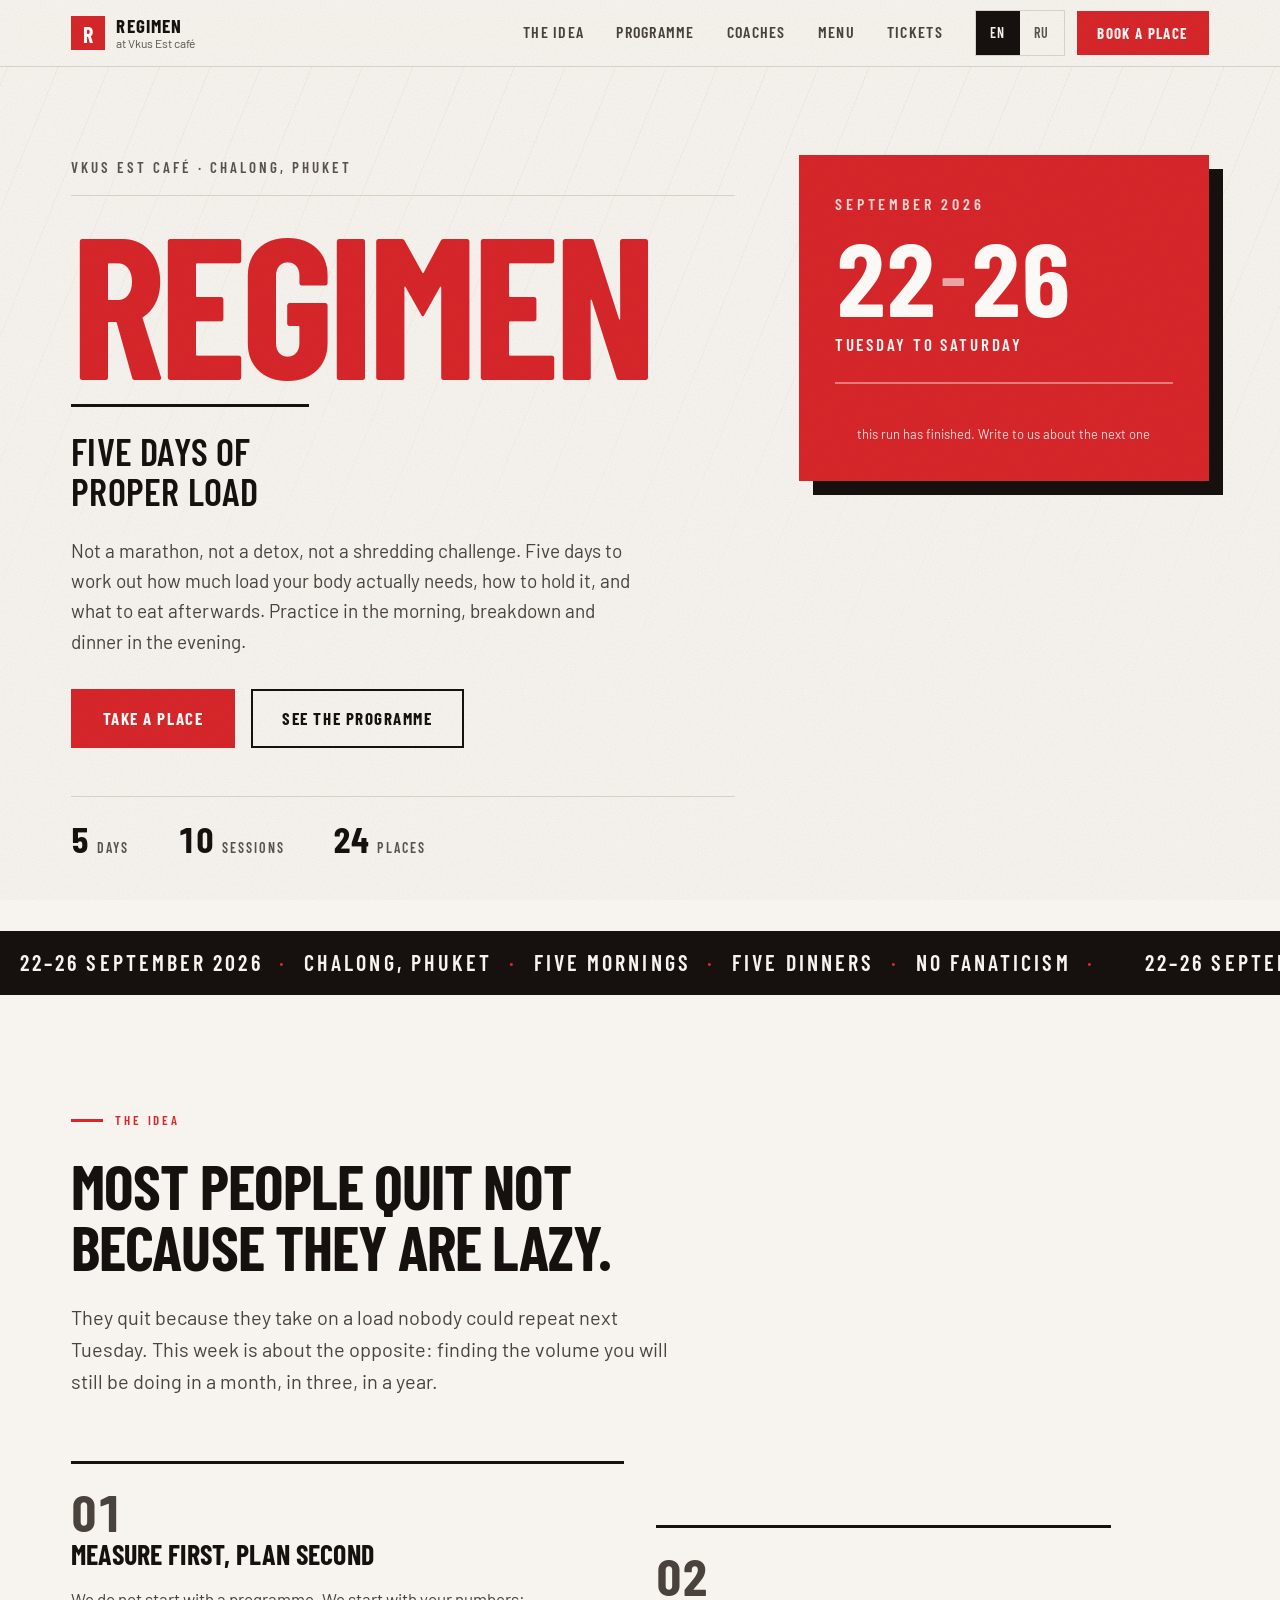
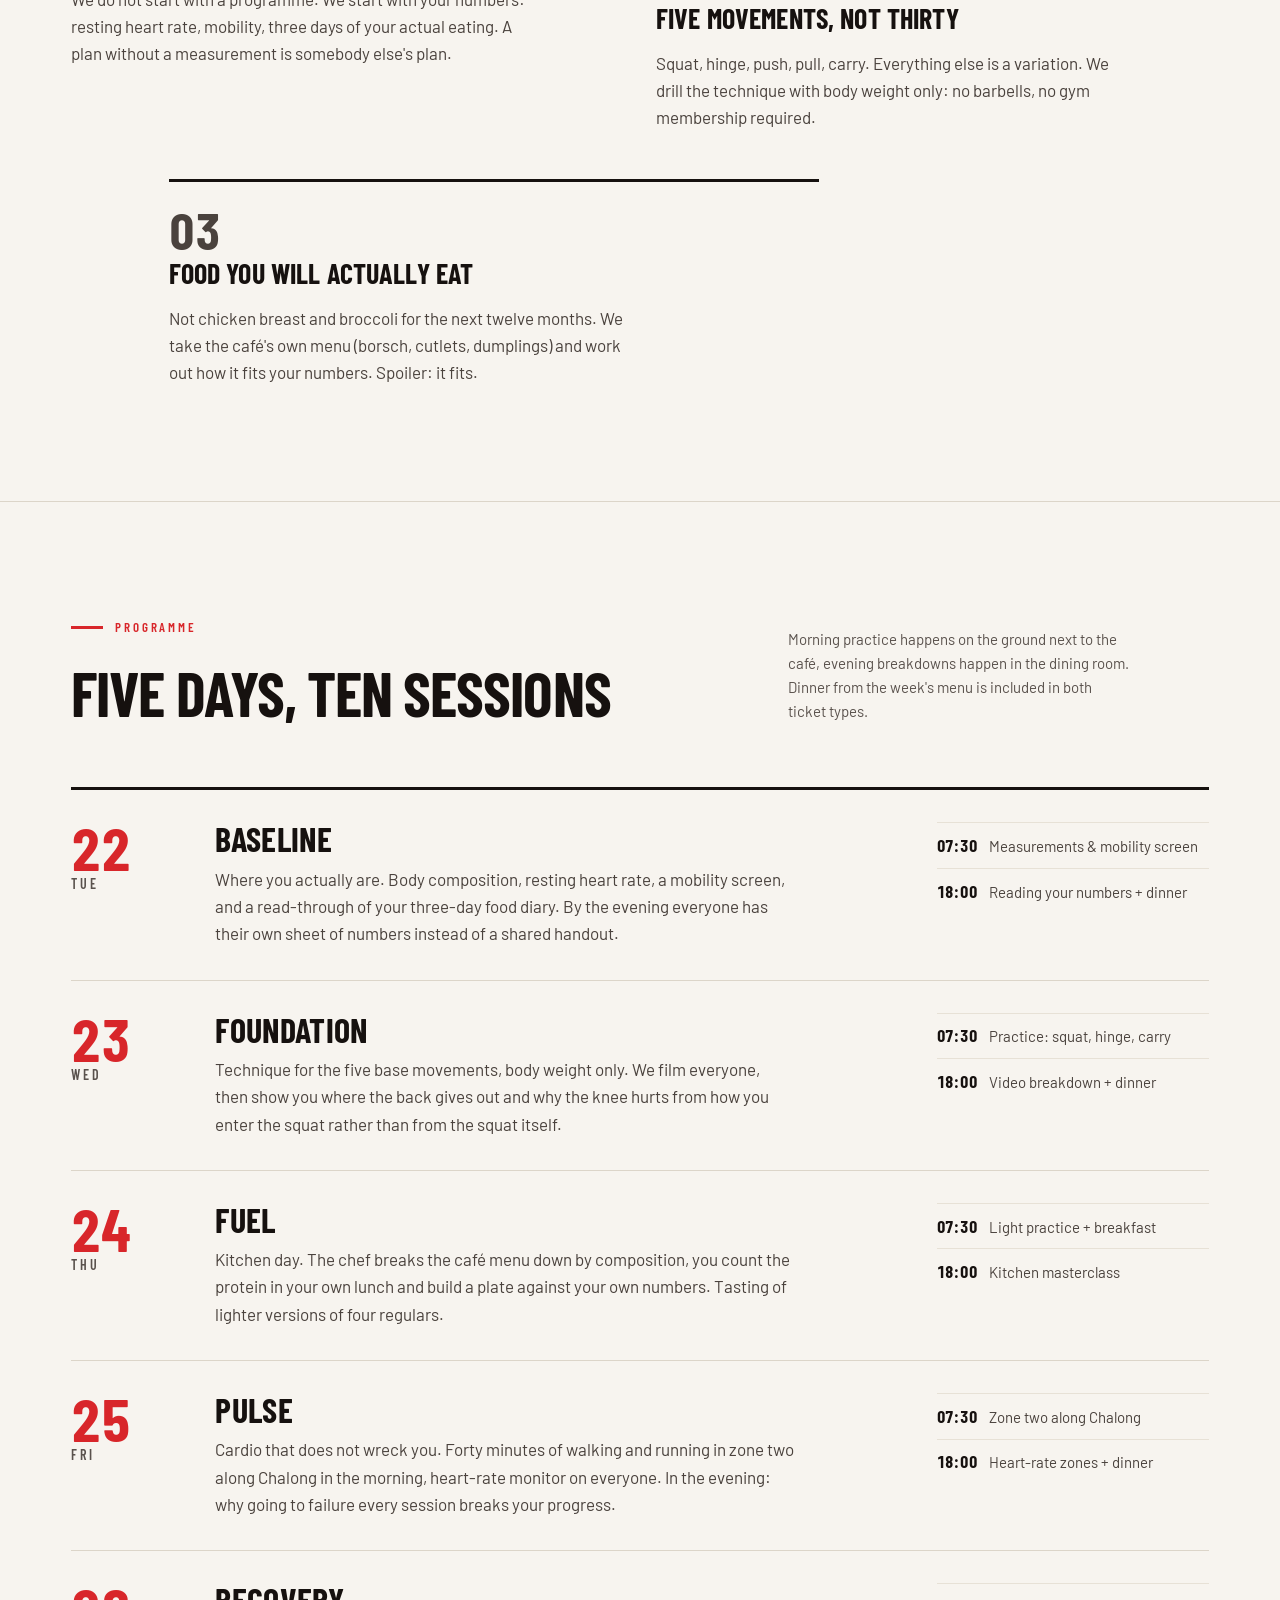
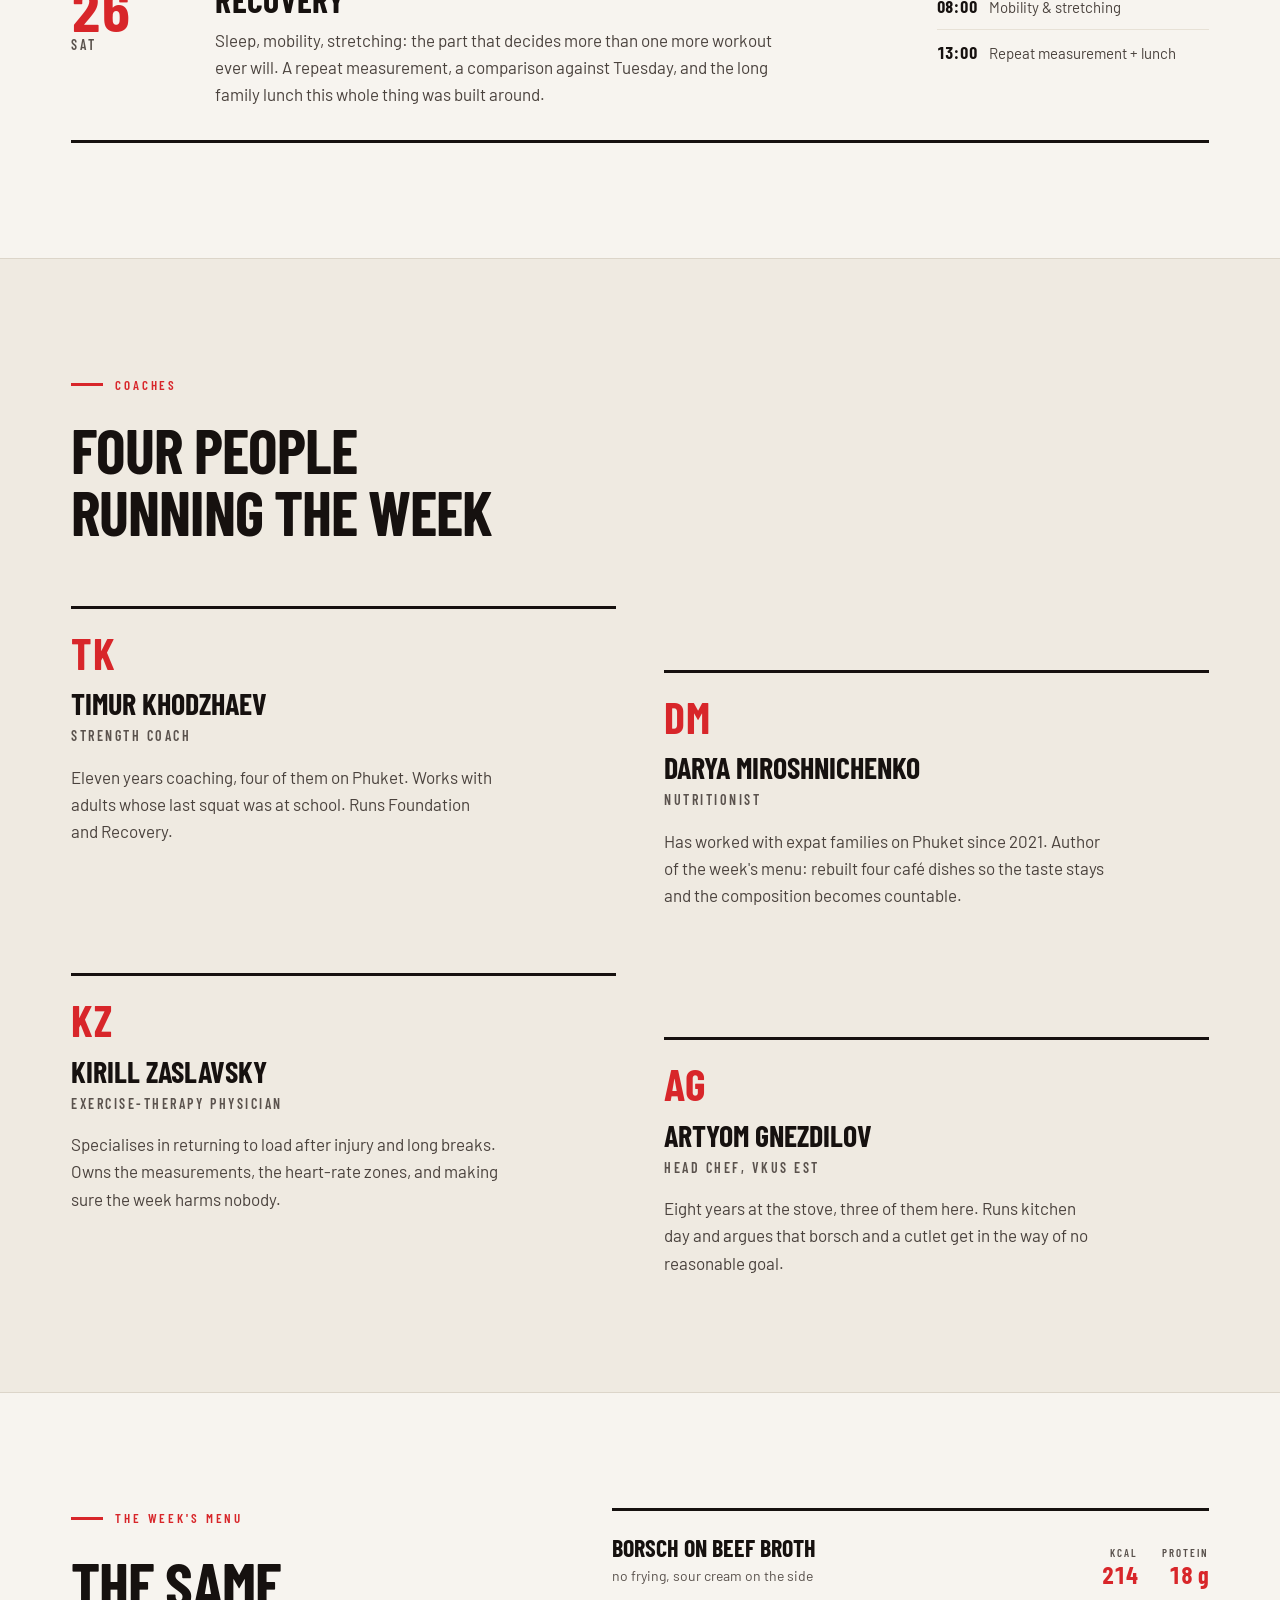
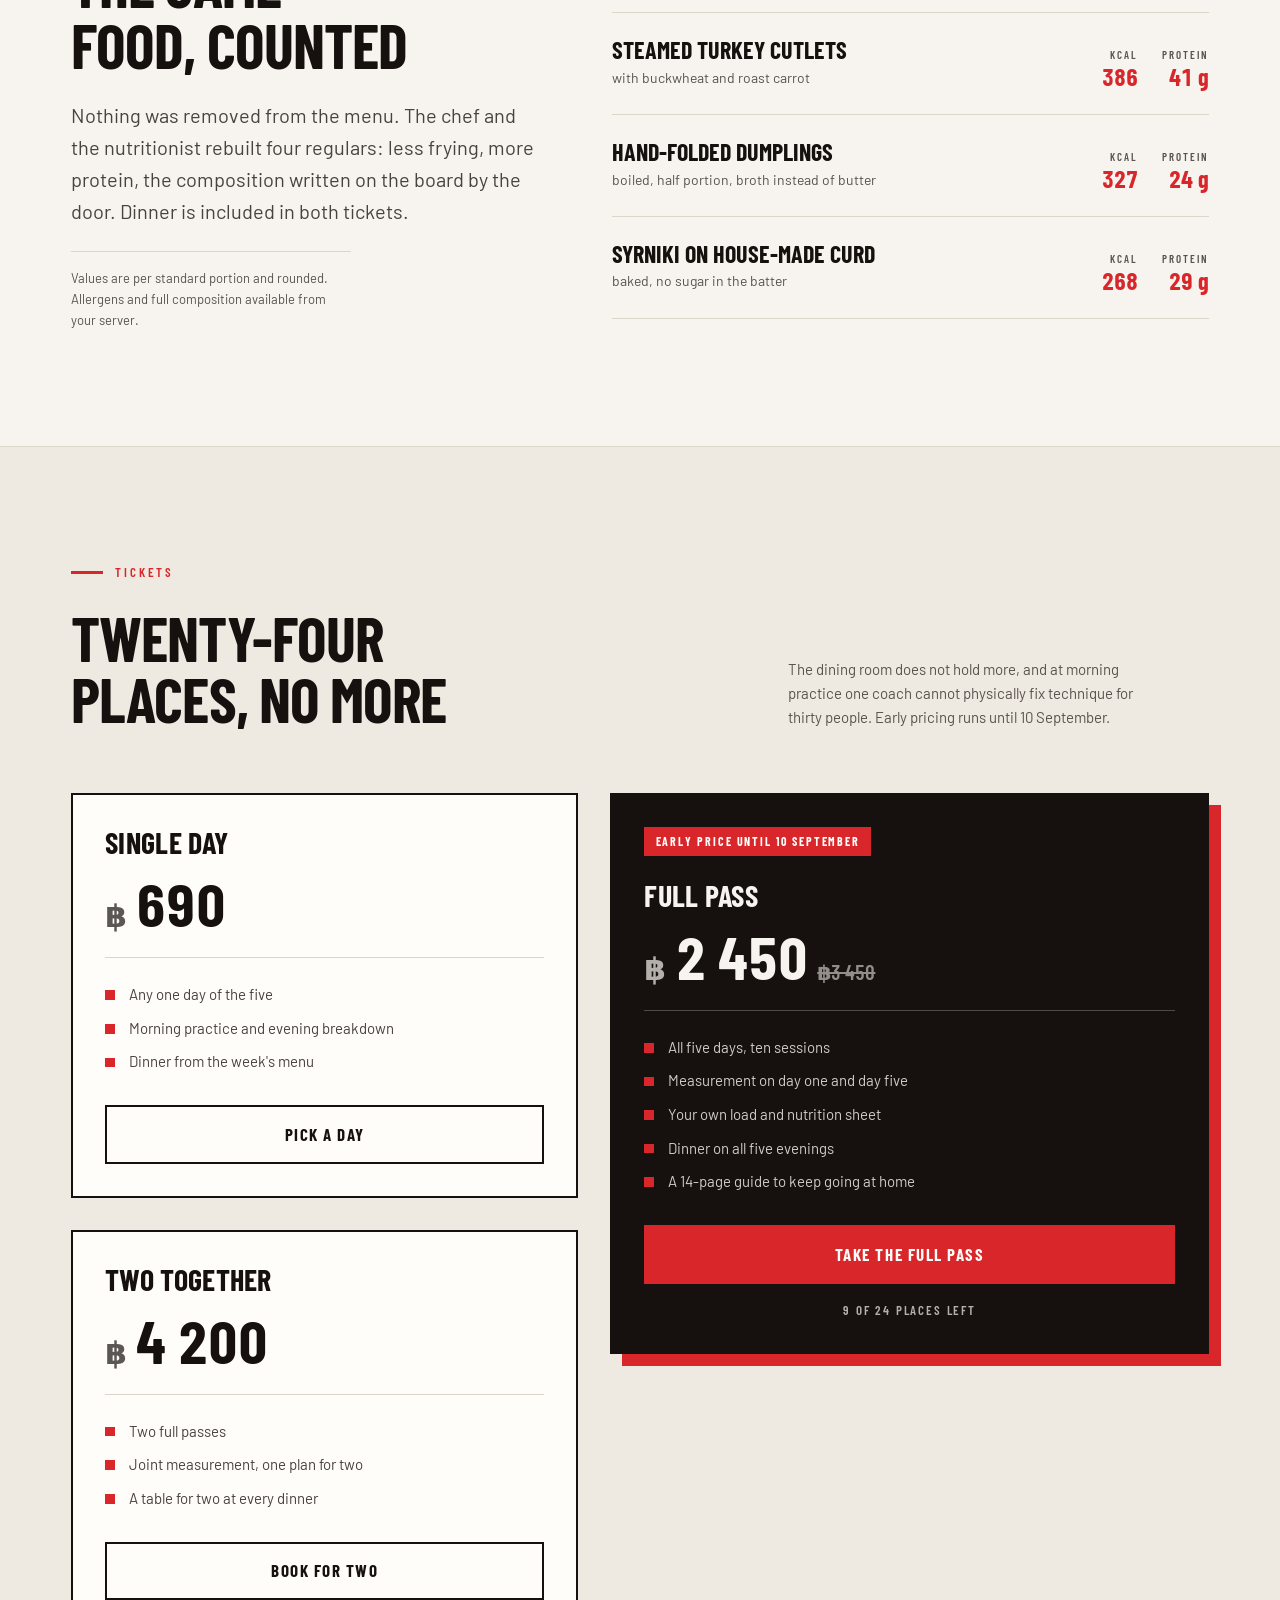
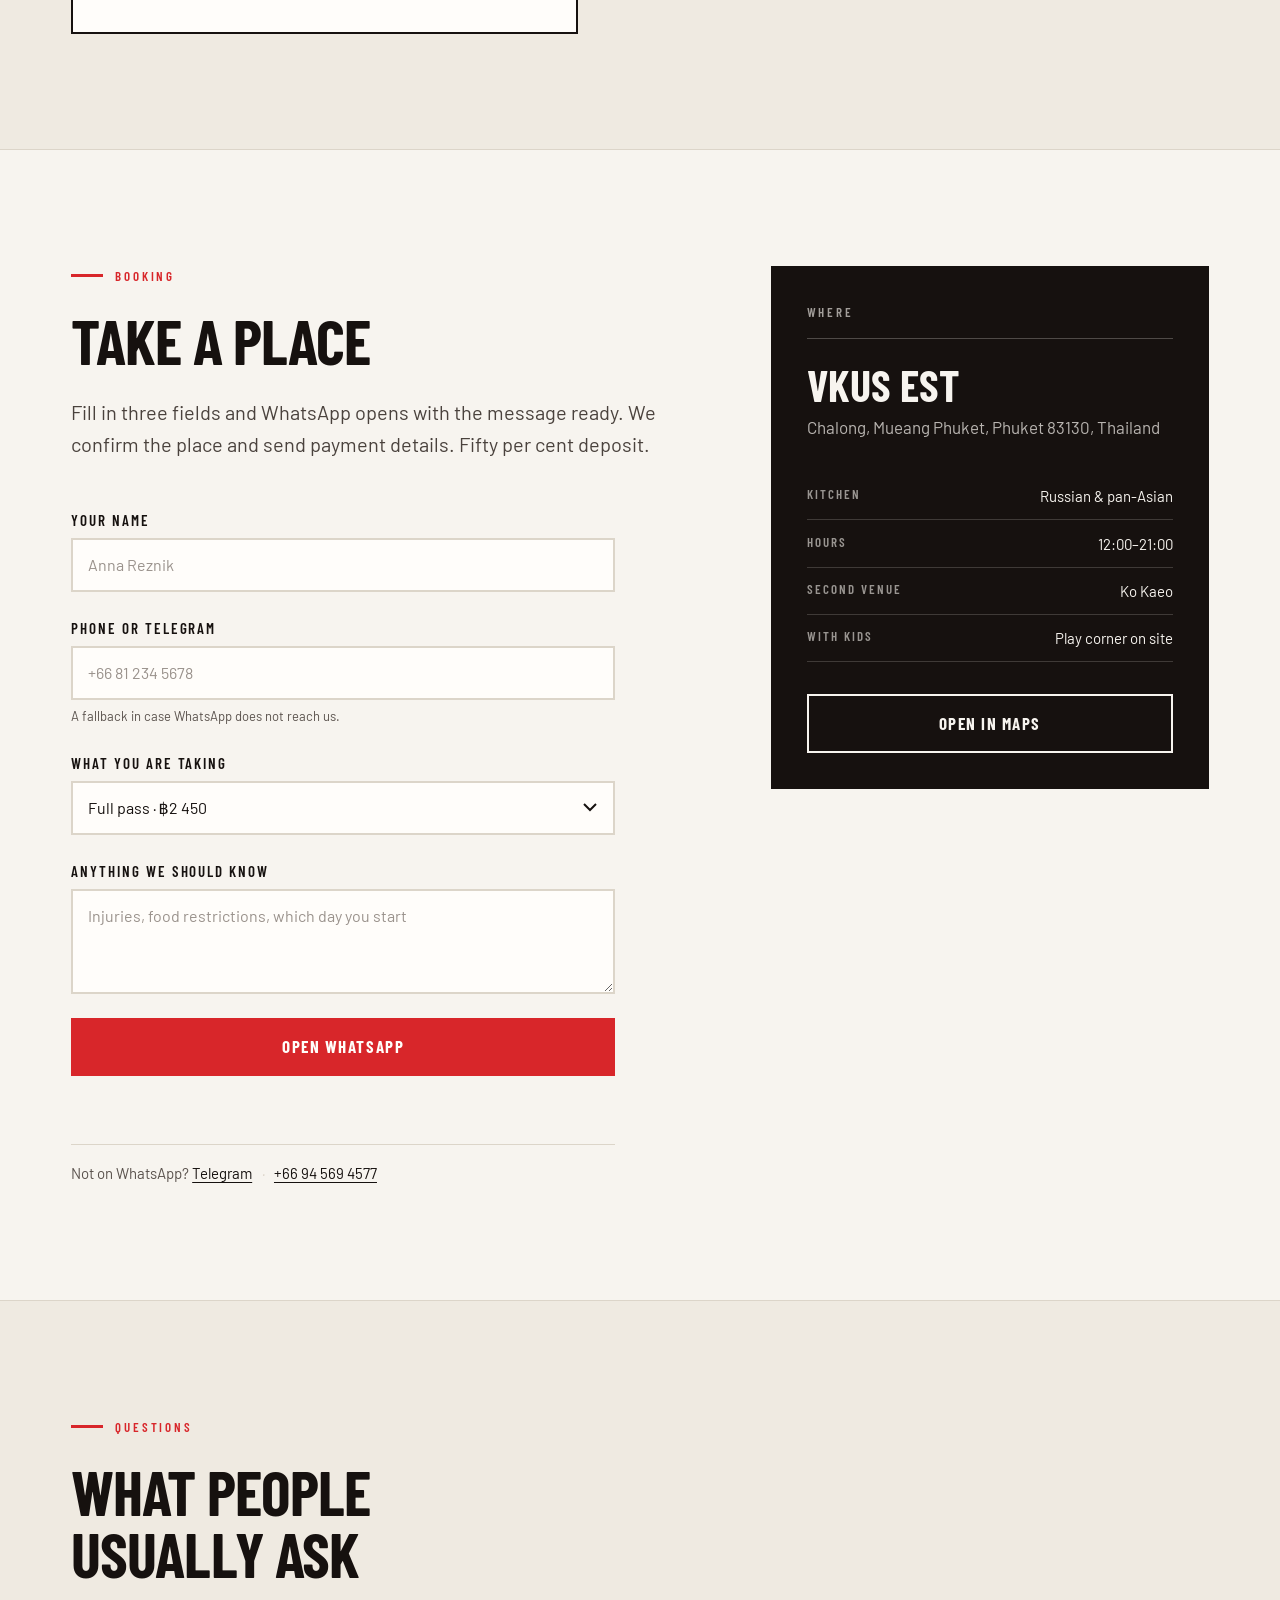
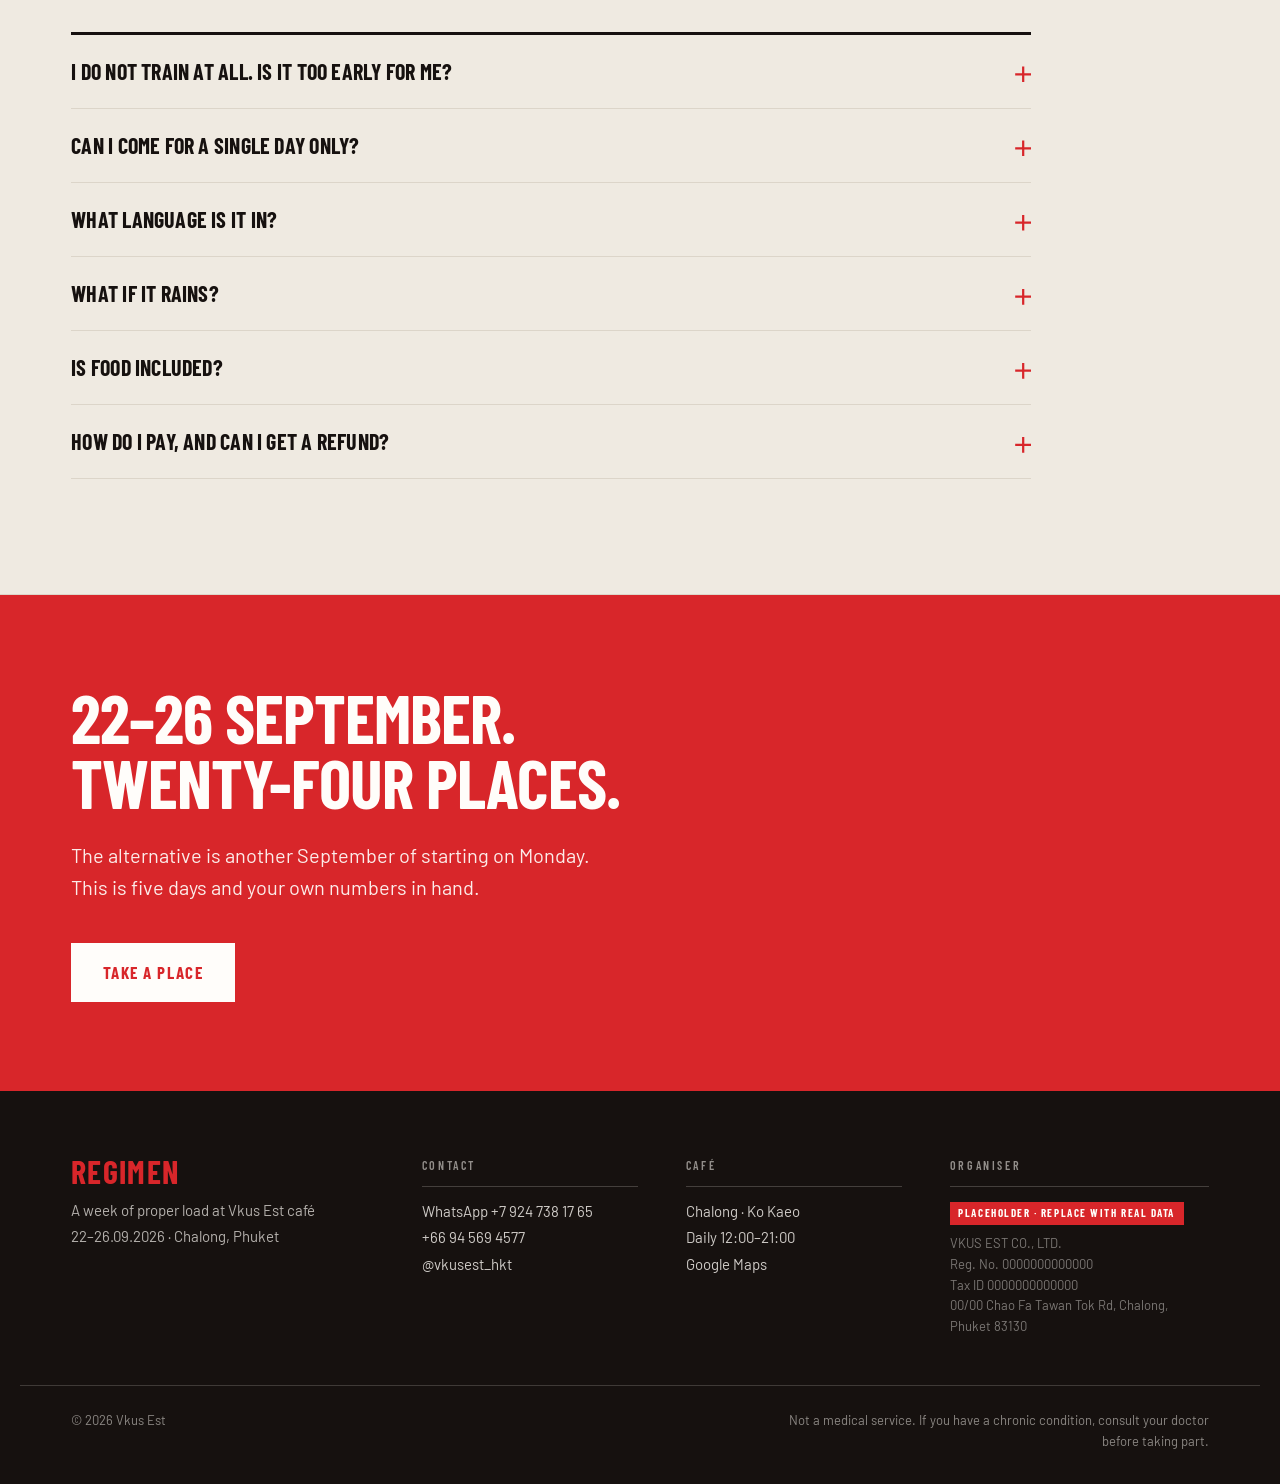
==== index.html @ 0f53d8b4 "REGIMEN: one-page event site for Vkus Est, Chalong Phuket Five-day healthy-lifestyle and training we" ====
<!DOCTYPE html>
<html lang="en">
<head>
<meta charset="utf-8">
<meta name="viewport" content="width=device-width, initial-scale=1">
<title>REGIMEN · Five Days of Proper Load · 22–26 September · Vkus Est, Phuket</title>
<meta name="description" content="REGIMEN is a five-day practical week about training, eating and recovering properly. 22–26 September 2026 at Vkus Est café, Chalong, Phuket. Morning sessions, evening breakdowns, a menu built around the programme.">
<meta name="theme-color" content="#D8262A">
<meta name="color-scheme" content="light">

<meta property="og:type" content="website">
<meta property="og:site_name" content="Vkus Est · Chalong, Phuket">
<meta property="og:title" content="REGIMEN · Five Days of Proper Load">
<meta property="og:description" content="22–26 September 2026. Five mornings of practice, five evenings of breakdown, one menu built around the programme. Vkus Est café, Chalong, Phuket.">
<meta property="og:locale" content="en_US">
<meta property="og:locale:alternate" content="ru_RU">
<meta property="og:image" content="assets/og.png">
<meta property="og:image:width" content="1200">
<meta property="og:image:height" content="630">
<meta name="twitter:card" content="summary_large_image">

<link rel="icon" href="assets/favicon.svg" type="image/svg+xml">
<link rel="apple-touch-icon" href="assets/favicon.svg">
<link rel="preconnect" href="https://fonts.googleapis.com">
<link rel="preconnect" href="https://fonts.gstatic.com" crossorigin>
<link href="https://fonts.googleapis.com/css2?family=Barlow+Condensed:wght@500;600;700&family=Barlow:wght@400;500;600;700&display=swap" rel="stylesheet">
<link rel="stylesheet" href="assets/styles.css">
</head>
<body>

<div class="grain" aria-hidden="true"></div>
<a class="skip-link" href="#main" data-ru="Skip to content">Skip to content</a>

<header class="topbar" id="top">
  <div class="shell topbar__in">
    <a class="brand" href="#top" aria-label="REGIMEN — back to top">
      <span class="brand__mark" aria-hidden="true">R</span>
      <span class="brand__txt">
        <b>REGIMEN</b>
        <i data-ru="в кафе «Вкус Есть»">at Vkus Est café</i>
      </span>
    </a>

    <nav class="topnav" aria-label="Section navigation">
      <a href="#idea" data-ru="Идея">The idea</a>
      <a href="#programme" data-ru="Программа">Programme</a>
      <a href="#coaches" data-ru="Ведущие">Coaches</a>
      <a href="#menu" data-ru="Меню">Menu</a>
      <a href="#tickets" data-ru="Билеты">Tickets</a>
    </nav>

    <div class="topbar__act">
      <div class="langsw" role="group" aria-label="Language">
        <button type="button" class="langsw__b is-on" data-lang="en" aria-pressed="true">EN</button>
        <button type="button" class="langsw__b" data-lang="ru" aria-pressed="false">RU</button>
      </div>
      <a class="btn btn--sm" href="#tickets" data-ru="Записаться">Book a place</a>
    </div>
  </div>
</header>

<main id="main">

  <!-- ══ HERO ══ -->
  <section class="hero">
    <div class="shell hero__grid">

      <div class="hero__lead reveal">
        <p class="kicker">
          <span data-ru="Кафе «Вкус Есть» · Чалонг, Пхукет">Vkus Est café · Chalong, Phuket</span>
        </p>

        <h1 class="hero__ttl">
          <span class="hero__ttl-word">REGIMEN</span>
        </h1>

        <p class="hero__sub" data-ru="Пять дней о правильной нагрузке">
          Five days of proper load
        </p>

        <p class="hero__body" data-ru="Не марафон, не детокс и не «сушка». Неделя, за которую вы разберётесь, сколько нагрузки нужно лично вам, как её выдержать и чем накормить себя после. Утром — практика, вечером — разбор и ужин по меню недели.">
          Not a marathon, not a detox, not a shredding challenge. Five days to work out how much
          load your body actually needs, how to hold it, and what to eat afterwards. Practice in
          the morning, breakdown and dinner in the evening.
        </p>

        <div class="hero__cta">
          <a class="btn" href="#tickets" data-ru="Занять место">Take a place</a>
          <a class="btn btn--ghost" href="#programme" data-ru="Смотреть программу">See the programme</a>
        </div>

        <ul class="hero__facts">
          <li><b>5</b><span data-ru="дней">days</span></li>
          <li><b>10</b><span data-ru="сессий">sessions</span></li>
          <li><b>24</b><span data-ru="места">places</span></li>
        </ul>
      </div>

      <aside class="datecard reveal" aria-label="Event dates and countdown">
        <div class="datecard__in">
          <p class="datecard__mon" data-ru="Сентябрь 2026">September 2026</p>
          <p class="datecard__num"><span>22</span><em>–</em><span>26</span></p>
          <p class="datecard__dow" data-ru="со вторника по субботу">Tuesday to Saturday</p>

          <div class="cdown" id="cdown" aria-live="polite">
            <div class="cdown__cell"><b data-cd="d">—</b><span data-ru="дн">d</span></div>
            <div class="cdown__cell"><b data-cd="h">—</b><span data-ru="ч">h</span></div>
            <div class="cdown__cell"><b data-cd="m">—</b><span data-ru="мин">m</span></div>
            <div class="cdown__cell"><b data-cd="s">—</b><span data-ru="с">s</span></div>
          </div>
          <p class="cdown__note" id="cdownNote" data-ru="до первой сессии, 07:30 по Пхукету">
            until the first session, 07:30 Phuket time
          </p>
        </div>
      </aside>

    </div>
  </section>

  <!-- ══ MARQUEE ══ -->
  <div class="marq" aria-hidden="true">
    <div class="marq__track">
      <span class="marq__seq">22–26 SEPTEMBER 2026 <i>·</i> CHALONG, PHUKET <i>·</i> FIVE MORNINGS <i>·</i> FIVE DINNERS <i>·</i> NO FANATICISM <i>·</i></span>
      <span class="marq__seq">22–26 SEPTEMBER 2026 <i>·</i> CHALONG, PHUKET <i>·</i> FIVE MORNINGS <i>·</i> FIVE DINNERS <i>·</i> NO FANATICISM <i>·</i></span>
    </div>
  </div>

  <!-- ══ IDEA ══ -->
  <section class="sec sec--idea" id="idea">
    <div class="shell">
      <p class="eyebrow reveal"><span data-ru="Идея">The idea</span></p>
      <h2 class="sec__ttl reveal" data-ru="Большинство бросает не потому, что ленивые.">
        Most people quit not because they are lazy.
      </h2>
      <p class="sec__intro reveal" data-ru="А потому, что берут нагрузку, которую невозможно повторить в следующий вторник. Эта неделя — про обратное: найти объём, который вы вытянете через месяц, три и год.">
        They quit because they take on a load nobody could repeat next Tuesday. This week is about
        the opposite: finding the volume you will still be doing in a month, in three, in a year.
      </p>

      <div class="tenets">
        <article class="tenet tenet--a reveal">
          <p class="tenet__n" aria-hidden="true">01</p>
          <h3 data-ru="Сначала замер, потом план">Measure first, plan second</h3>
          <p data-ru="Мы начинаем не с программы, а с ваших цифр: пульс покоя, подвижность, привычное питание за три дня. План без замера — это чужой план.">
            We do not start with a programme. We start with your numbers: resting heart rate,
            mobility, three days of your actual eating. A plan without a measurement is somebody
            else's plan.
          </p>
        </article>

        <article class="tenet tenet--b reveal">
          <p class="tenet__n" aria-hidden="true">02</p>
          <h3 data-ru="Пять движений вместо тридцати">Five movements, not thirty</h3>
          <p data-ru="Присед, тяга, жим, тяга к себе, перенос веса. Всё остальное — вариации. Разбираем технику на собственном весе, без штанг и абонемента в зал.">
            Squat, hinge, push, pull, carry. Everything else is a variation. We drill the technique
            with body weight only: no barbells, no gym membership required.
          </p>
        </article>

        <article class="tenet tenet--c reveal">
          <p class="tenet__n" aria-hidden="true">03</p>
          <h3 data-ru="Еда, которую вы правда едите">Food you will actually eat</h3>
          <p data-ru="Не куриная грудка с брокколи на год вперёд. Берём меню кафе — борщ, котлеты, пельмени — и считаем, как оно ложится в вашу норму. Спойлер: ложится.">
            Not chicken breast and broccoli for the next twelve months. We take the café's own menu
            (borsch, cutlets, dumplings) and work out how it fits your numbers. Spoiler: it fits.
          </p>
        </article>
      </div>
    </div>
  </section>

  <!-- ══ PROGRAMME ══ -->
  <section class="sec sec--prog" id="programme">
    <div class="shell">
      <div class="sec__head reveal">
        <div>
          <p class="eyebrow"><span data-ru="Программа">Programme</span></p>
          <h2 class="sec__ttl" data-ru="Пять дней, десять сессий">Five days, ten sessions</h2>
        </div>
        <p class="sec__note" data-ru="Утренние практики проходят на площадке рядом с кафе, вечерние разборы — в зале. Ужин из меню недели включён в оба формата билета.">
          Morning practice happens on the ground next to the café, evening breakdowns happen in the
          dining room. Dinner from the week's menu is included in both ticket types.
        </p>
      </div>

      <ol class="days">
        <li class="day reveal">
          <div class="day__date"><b>22</b><span data-ru="вт">Tue</span></div>
          <div class="day__body">
            <h3 class="day__name" data-ru="Замер">Baseline</h3>
            <p class="day__desc" data-ru="Где вы находитесь на самом деле. Состав тела, пульс покоя, тест подвижности, разбор трёхдневного дневника питания. К вечеру у каждого — свой лист с цифрами, а не общая методичка.">
              Where you actually are. Body composition, resting heart rate, a mobility screen, and a
              read-through of your three-day food diary. By the evening everyone has their own sheet
              of numbers instead of a shared handout.
            </p>
          </div>
          <div class="day__slots">
            <p><b>07:30</b> <span data-ru="Замеры и тест подвижности">Measurements &amp; mobility screen</span></p>
            <p><b>18:00</b> <span data-ru="Разбор цифр + ужин">Reading your numbers + dinner</span></p>
          </div>
        </li>

        <li class="day reveal">
          <div class="day__date"><b>23</b><span data-ru="ср">Wed</span></div>
          <div class="day__body">
            <h3 class="day__name" data-ru="Опора">Foundation</h3>
            <p class="day__desc" data-ru="Техника пяти базовых движений на собственном весе. Снимаем каждого на видео, показываем, где уходит спина и почему колено болит не от приседа, а от того, как вы в него входите.">
              Technique for the five base movements, body weight only. We film everyone, then show
              you where the back gives out and why the knee hurts from how you enter the squat
              rather than from the squat itself.
            </p>
          </div>
          <div class="day__slots">
            <p><b>07:30</b> <span data-ru="Практика: присед, тяга, перенос">Practice: squat, hinge, carry</span></p>
            <p><b>18:00</b> <span data-ru="Видеоразбор + ужин">Video breakdown + dinner</span></p>
          </div>
        </li>

        <li class="day reveal">
          <div class="day__date"><b>24</b><span data-ru="чт">Thu</span></div>
          <div class="day__body">
            <h3 class="day__name" data-ru="Топливо">Fuel</h3>
            <p class="day__desc" data-ru="День на кухне. Шеф разбирает меню кафе по составу, вы считаете белок в собственном обеде и собираете тарелку под свою норму. Дегустация облегчённых версий четырёх постоянных блюд.">
              Kitchen day. The chef breaks the café menu down by composition, you count the protein
              in your own lunch and build a plate against your own numbers. Tasting of lighter
              versions of four regulars.
            </p>
          </div>
          <div class="day__slots">
            <p><b>07:30</b> <span data-ru="Лёгкая практика + завтрак">Light practice + breakfast</span></p>
            <p><b>18:00</b> <span data-ru="Мастер-класс на кухне">Kitchen masterclass</span></p>
          </div>
        </li>

        <li class="day reveal">
          <div class="day__date"><b>25</b><span data-ru="пт">Fri</span></div>
          <div class="day__body">
            <h3 class="day__name" data-ru="Пульс">Pulse</h3>
            <p class="day__desc" data-ru="Кардио, которое не убивает. Утром — сорок минут ходьбы и бега во второй зоне вдоль Чалонга, с пульсометром на каждом. Вечером — почему «до отказа» на каждой тренировке ломает прогресс.">
              Cardio that does not wreck you. Forty minutes of walking and running in zone two along
              Chalong in the morning, heart-rate monitor on everyone. In the evening: why going to
              failure every session breaks your progress.
            </p>
          </div>
          <div class="day__slots">
            <p><b>07:30</b> <span data-ru="Зона 2 вдоль Чалонга">Zone two along Chalong</span></p>
            <p><b>18:00</b> <span data-ru="Пульсовые зоны + ужин">Heart-rate zones + dinner</span></p>
          </div>
        </li>

        <li class="day reveal day--last">
          <div class="day__date"><b>26</b><span data-ru="сб">Sat</span></div>
          <div class="day__body">
            <h3 class="day__name" data-ru="Восстановление">Recovery</h3>
            <p class="day__desc" data-ru="Сон, мобилити, растяжка — то, что решает больше, чем ещё одна тренировка. Повторный замер, сравнение с понедельником и длинный семейный обед, ради которого всё и затевалось.">
              Sleep, mobility, stretching: the part that decides more than one more workout ever
              will. A repeat measurement, a comparison against Tuesday, and the long family lunch
              this whole thing was built around.
            </p>
          </div>
          <div class="day__slots">
            <p><b>08:00</b> <span data-ru="Мобилити и растяжка">Mobility &amp; stretching</span></p>
            <p><b>13:00</b> <span data-ru="Повторный замер + обед">Repeat measurement + lunch</span></p>
          </div>
        </li>
      </ol>
    </div>
  </section>

  <!-- ══ COACHES ══ -->
  <section class="sec sec--coach" id="coaches">
    <div class="shell">
      <p class="eyebrow reveal"><span data-ru="Ведущие">Coaches</span></p>
      <h2 class="sec__ttl reveal" data-ru="Четверо, которые ведут неделю">Four people running the week</h2>

      <div class="coaches">
        <article class="coach reveal">
          <p class="coach__mono" aria-hidden="true">TK</p>
          <h3 class="coach__name">Timur Khodzhaev</h3>
          <p class="coach__role" data-ru="Тренер по силовой подготовке">Strength coach</p>
          <p class="coach__bio" data-ru="Одиннадцать лет в зале, из них четыре на Пхукете. Работает со взрослыми, которые последний раз приседали в школе. Ведёт «Опору» и «Восстановление».">
            Eleven years coaching, four of them on Phuket. Works with adults whose last squat was at
            school. Runs Foundation and Recovery.
          </p>
        </article>

        <article class="coach reveal coach--off">
          <p class="coach__mono" aria-hidden="true">DM</p>
          <h3 class="coach__name">Darya Miroshnichenko</h3>
          <p class="coach__role" data-ru="Нутрициолог">Nutritionist</p>
          <p class="coach__bio" data-ru="Ведёт семьи экспатов на Пхукете с 2021 года. Автор меню недели: пересобрала четыре блюда кафе так, чтобы вкус остался, а состав стал считаемым.">
            Has worked with expat families on Phuket since 2021. Author of the week's menu: rebuilt
            four café dishes so the taste stays and the composition becomes countable.
          </p>
        </article>

        <article class="coach reveal">
          <p class="coach__mono" aria-hidden="true">KZ</p>
          <h3 class="coach__name">Kirill Zaslavsky</h3>
          <p class="coach__role" data-ru="Врач ЛФК, спортивная реабилитация">Exercise-therapy physician</p>
          <p class="coach__bio" data-ru="Занимается возвращением к нагрузке после травм и долгих перерывов. Отвечает за замеры, пульсовые зоны и за то, чтобы неделя никому не навредила.">
            Specialises in returning to load after injury and long breaks. Owns the measurements,
            the heart-rate zones, and making sure the week harms nobody.
          </p>
        </article>

        <article class="coach reveal coach--off">
          <p class="coach__mono" aria-hidden="true">AG</p>
          <h3 class="coach__name">Artyom Gnezdilov</h3>
          <p class="coach__role" data-ru="Шеф-повар «Вкус Есть»">Head chef, Vkus Est</p>
          <p class="coach__bio" data-ru="Восемь лет у плиты, три из них — здесь. Ведёт кухонный день и доказывает, что борщ и котлета не мешают ни одной разумной цели.">
            Eight years at the stove, three of them here. Runs kitchen day and argues that borsch
            and a cutlet get in the way of no reasonable goal.
          </p>
        </article>
      </div>
    </div>
  </section>

  <!-- ══ MENU ══ -->
  <section class="sec sec--menu" id="menu">
    <div class="shell menu__grid">
      <div class="menu__side reveal">
        <p class="eyebrow"><span data-ru="Меню недели">The week's menu</span></p>
        <h2 class="sec__ttl" data-ru="То же самое, но посчитанное">The same food, counted</h2>
        <p class="sec__intro" data-ru="Мы ничего не убрали из меню. Шеф и нутрициолог пересобрали четыре постоянных блюда: меньше зажарки, больше белка, состав написан на доске у входа. Ужин входит в оба билета.">
          Nothing was removed from the menu. The chef and the nutritionist rebuilt four regulars:
          less frying, more protein, the composition written on the board by the door. Dinner is
          included in both tickets.
        </p>
        <p class="menu__disc" data-ru="Значения указаны на стандартную порцию и округлены. Аллергены и состав — у официанта.">
          Values are per standard portion and rounded. Allergens and full composition available from
          your server.
        </p>
      </div>

      <ul class="dishes reveal">
        <li class="dish">
          <div class="dish__head">
            <h3 data-ru="Борщ на говяжьем бульоне">Borsch on beef broth</h3>
            <p class="dish__note" data-ru="без зажарки, сметана отдельно">no frying, sour cream on the side</p>
          </div>
          <dl class="dish__num">
            <div><dt data-ru="ккал">kcal</dt><dd>214</dd></div>
            <div><dt data-ru="белок">protein</dt><dd>18 g</dd></div>
          </dl>
        </li>
        <li class="dish">
          <div class="dish__head">
            <h3 data-ru="Котлеты из индейки на пару">Steamed turkey cutlets</h3>
            <p class="dish__note" data-ru="с гречкой и печёной морковью">with buckwheat and roast carrot</p>
          </div>
          <dl class="dish__num">
            <div><dt data-ru="ккал">kcal</dt><dd>386</dd></div>
            <div><dt data-ru="белок">protein</dt><dd>41 g</dd></div>
          </dl>
        </li>
        <li class="dish">
          <div class="dish__head">
            <h3 data-ru="Пельмени ручной лепки">Hand-folded dumplings</h3>
            <p class="dish__note" data-ru="варёные, половина порции, бульон вместо масла">boiled, half portion, broth instead of butter</p>
          </div>
          <dl class="dish__num">
            <div><dt data-ru="ккал">kcal</dt><dd>327</dd></div>
            <div><dt data-ru="белок">protein</dt><dd>24 g</dd></div>
          </dl>
        </li>
        <li class="dish">
          <div class="dish__head">
            <h3 data-ru="Сырники на твороге собственного производства">Syrniki on house-made curd</h3>
            <p class="dish__note" data-ru="запечённые, без сахара в тесте">baked, no sugar in the batter</p>
          </div>
          <dl class="dish__num">
            <div><dt data-ru="ккал">kcal</dt><dd>268</dd></div>
            <div><dt data-ru="белок">protein</dt><dd>29 g</dd></div>
          </dl>
        </li>
      </ul>
    </div>
  </section>

  <!-- ══ TICKETS ══ -->
  <section class="sec sec--tick" id="tickets">
    <div class="shell">
      <div class="sec__head reveal">
        <div>
          <p class="eyebrow"><span data-ru="Билеты">Tickets</span></p>
          <h2 class="sec__ttl" data-ru="Двадцать четыре места, не больше">Twenty-four places, no more</h2>
        </div>
        <p class="sec__note" data-ru="Больше в зал не помещается, а на утренней практике тренер физически не успевает поправить технику у тридцати человек. Ранняя цена действует до 10 сентября.">
          The dining room does not hold more, and at morning practice one coach cannot physically
          fix technique for thirty people. Early pricing runs until 10 September.
        </p>
      </div>

      <div class="tiers">
        <div class="tiers__minor">
          <article class="tier reveal">
            <h3 class="tier__name" data-ru="Один день">Single day</h3>
            <p class="tier__price"><span class="tier__cur">฿</span>690</p>
            <ul class="tier__list">
              <li data-ru="Любой день на выбор">Any one day of the five</li>
              <li data-ru="Практика утром и разбор вечером">Morning practice and evening breakdown</li>
              <li data-ru="Ужин из меню недели">Dinner from the week's menu</li>
            </ul>
            <a class="btn btn--ghost btn--full" href="#book" data-tier="Single day" data-ru="Выбрать день">Pick a day</a>
          </article>

          <article class="tier reveal">
            <h3 class="tier__name" data-ru="Пара">Two together</h3>
            <p class="tier__price"><span class="tier__cur">฿</span>4 200</p>
            <ul class="tier__list">
              <li data-ru="Два полных абонемента">Two full passes</li>
              <li data-ru="Общий замер и один план на двоих">Joint measurement, one plan for two</li>
              <li data-ru="Столик на двоих на все ужины">A table for two at every dinner</li>
            </ul>
            <a class="btn btn--ghost btn--full" href="#book" data-tier="Two together" data-ru="Взять на двоих">Book for two</a>
          </article>
        </div>

        <article class="tier tier--hero reveal">
          <p class="tier__flag" data-ru="Ранняя цена до 10 сентября">Early price until 10 September</p>
          <h3 class="tier__name" data-ru="Полный абонемент">Full pass</h3>
          <p class="tier__price">
            <span class="tier__cur">฿</span>2 450
            <s class="tier__was">฿3 450</s>
          </p>
          <ul class="tier__list">
            <li data-ru="Все пять дней, десять сессий">All five days, ten sessions</li>
            <li data-ru="Замер в первый и последний день">Measurement on day one and day five</li>
            <li data-ru="Личный лист нагрузки и питания">Your own load and nutrition sheet</li>
            <li data-ru="Ужины все пять вечеров">Dinner on all five evenings</li>
            <li data-ru="Гайд на 14 страниц, чтобы продолжить дома">A 14-page guide to keep going at home</li>
          </ul>
          <a class="btn btn--full" href="#book" data-tier="Full pass" data-ru="Взять абонемент">Take the full pass</a>
          <p class="tier__left" data-ru="Осталось 9 мест из 24">9 of 24 places left</p>
        </article>
      </div>
    </div>
  </section>

  <!-- ══ BOOKING ══ -->
  <section class="sec sec--book" id="book">
    <div class="shell book__grid">

      <div class="book__form reveal">
        <p class="eyebrow"><span data-ru="Запись">Booking</span></p>
        <h2 class="sec__ttl" data-ru="Занять место">Take a place</h2>
        <p class="sec__intro" data-ru="Заполните три поля — откроется WhatsApp с готовым сообщением. Мы подтвердим место и пришлём реквизиты для оплаты. Предоплата 50%.">
          Fill in three fields and WhatsApp opens with the message ready. We confirm the place and
          send payment details. Fifty per cent deposit.
        </p>

        <form id="bookForm" novalidate>
          <div class="field">
            <label for="fName" data-ru="Как вас зовут">Your name</label>
            <input type="text" id="fName" name="name" autocomplete="name" required
                   placeholder="Anna Reznik">
            <p class="field__err" id="errName" role="alert" hidden
               data-ru="Введите имя — иначе мы не поймём, кого записывать.">
              Enter a name, otherwise we will not know who to book.
            </p>
          </div>

          <div class="field">
            <label for="fPhone" data-ru="Телефон или Telegram">Phone or Telegram</label>
            <input type="tel" id="fPhone" name="phone" autocomplete="tel"
                   inputmode="tel" required placeholder="+66 81 234 5678">
            <p class="field__hint" data-ru="Для обратной связи, если WhatsApp не дойдёт.">
              A fallback in case WhatsApp does not reach us.
            </p>
            <p class="field__err" id="errPhone" role="alert" hidden
               data-ru="Нужен номер или ник — минимум 6 символов.">
              We need a number or a handle, at least 6 characters.
            </p>
          </div>

          <div class="field">
            <label for="fTier" data-ru="Что берёте">What you are taking</label>
            <select id="fTier" name="tier">
              <option value="Full pass" data-ru="Полный абонемент · ฿2 450">Full pass · ฿2 450</option>
              <option value="Single day" data-ru="Один день · ฿690">Single day · ฿690</option>
              <option value="Two together" data-ru="Пара · ฿4 200">Two together · ฿4 200</option>
            </select>
          </div>

          <div class="field">
            <label for="fNote" data-ru="Что нам стоит знать">Anything we should know</label>
            <textarea id="fNote" name="note" rows="3"
                      data-ru-ph="Травмы, ограничения по еде, с какого дня приходите"
                      placeholder="Injuries, food restrictions, which day you start"></textarea>
          </div>

          <button class="btn btn--full" type="submit" data-ru="Открыть WhatsApp">Open WhatsApp</button>
          <p class="form__status" id="formStatus" role="status" aria-live="polite"></p>

          <p class="form__alt">
            <span data-ru="Не пользуетесь WhatsApp?">Not on WhatsApp?</span>
            <a href="https://t.me/vkusest_hkt" target="_blank" rel="noopener">Telegram</a>
            <i aria-hidden="true">·</i>
            <a href="tel:+66945694577">+66 94 569 4577</a>
          </p>
        </form>
      </div>

      <aside class="book__where reveal">
        <h3 class="where__ttl" data-ru="Где это">Where</h3>
        <p class="where__place">Vkus Est</p>
        <p class="where__addr" data-ru="Чалонг, Муанг Пхукет, Пхукет 83130, Таиланд">
          Chalong, Mueang Phuket, Phuket 83130, Thailand
        </p>
        <dl class="where__meta">
          <div><dt data-ru="Кухня">Kitchen</dt><dd data-ru="Русская и паназиатская">Russian &amp; pan-Asian</dd></div>
          <div><dt data-ru="Часы">Hours</dt><dd>12:00–21:00</dd></div>
          <div><dt data-ru="Второй адрес">Second venue</dt><dd>Ko Kaeo</dd></div>
          <div><dt data-ru="С детьми">With kids</dt><dd data-ru="Есть детский уголок">Play corner on site</dd></div>
        </dl>
        <a class="btn btn--ghost btn--full" href="https://maps.app.goo.gl/KBHGr32JQmmATkWw7"
           target="_blank" rel="noopener" data-ru="Открыть на карте">Open in Maps</a>
      </aside>

    </div>
  </section>

  <!-- ══ FAQ ══ -->
  <section class="sec sec--faq" id="faq">
    <div class="shell">
      <p class="eyebrow reveal"><span data-ru="Вопросы">Questions</span></p>
      <h2 class="sec__ttl reveal" data-ru="Что обычно спрашивают">What people usually ask</h2>

      <div class="faq reveal">
        <details>
          <summary data-ru="Я вообще не тренируюсь. Мне рано?">I do not train at all. Is it too early for me?</summary>
          <p data-ru="Наоборот, это и есть основная аудитория. Вся практика идёт на собственном весе, каждое движение имеет облегчённый вариант, а врач ЛФК смотрит замеры до того, как вы что-то поднимете.">
            The opposite: that is the main audience. All practice is body weight, every movement
            has a scaled-down version, and the exercise-therapy physician reviews your measurements
            before you lift anything.
          </p>
        </details>
        <details>
          <summary data-ru="Можно прийти только на один день?">Can I come for a single day only?</summary>
          <p data-ru="Да, билет на один день это позволяет. Но замер делается в первый и последний день, поэтому сравнить «до и после» получится только с полным абонементом.">
            Yes, the single-day ticket covers that. Measurements happen on day one and day five
            though, so the before-and-after comparison only works with the full pass.
          </p>
        </details>
        <details>
          <summary data-ru="На каком языке всё проходит?">What language is it in?</summary>
          <p data-ru="Основной язык — русский, все ведущие также говорят по-английски и разбирают вопросы индивидуально. Раздаточные материалы и лист нагрузки — на двух языках.">
            The main language is Russian; all four coaches also speak English and take questions
            one-to-one. Handouts and your load sheet come in both languages.
          </p>
        </details>
        <details>
          <summary data-ru="Что если пойдёт дождь?">What if it rains?</summary>
          <p data-ru="Сентябрь на Пхукете — это дожди, мы это учли. Утренние практики при ливне переносятся под крышу террасы кафе, формат сокращается, но не отменяется.">
            September on Phuket means rain and we planned for it. In heavy rain the morning session
            moves under the café terrace roof. Shorter format, but it happens.
          </p>
        </details>
        <details>
          <summary data-ru="Еда входит в билет?">Is food included?</summary>
          <p data-ru="Да. В однодневном билете — один приём пищи в этот день, в полном абонементе — все пять. Напитки кроме воды и чая оплачиваются отдельно.">
            Yes. The single-day ticket includes one meal that day; the full pass includes all five.
            Drinks other than water and tea are charged separately.
          </p>
        </details>
        <details>
          <summary data-ru="Как оплатить и можно ли вернуть деньги?">How do I pay, and can I get a refund?</summary>
          <p data-ru="Предоплата 50% банковским переводом или PromptPay, остаток в первый день. Полный возврат при отмене до 18 сентября, после — переносим место на следующий поток.">
            Fifty per cent deposit by bank transfer or PromptPay, the rest on day one. Full refund if
            you cancel before 18 September; after that we move your place to the next run.
          </p>
        </details>
      </div>
    </div>
  </section>

  <!-- ══ FINAL CTA ══ -->
  <section class="cta">
    <div class="shell cta__in reveal">
      <h2 class="cta__ttl" data-ru="22–26 сентября. Двадцать четыре места.">
        22–26 September. Twenty-four places.
      </h2>
      <p class="cta__sub" data-ru="Дальше — либо ещё один сентябрь «с понедельника», либо пять дней и цифры на руках.">
        The alternative is another September of starting on Monday. This is five days and your own
        numbers in hand.
      </p>
      <a class="btn btn--inv" href="#book" data-ru="Занять место">Take a place</a>
    </div>
  </section>

</main>

<footer class="foot">
  <div class="shell foot__grid">
    <div class="foot__col">
      <p class="foot__brand">REGIMEN</p>
      <p class="foot__line" data-ru="Неделя правильной нагрузки в кафе «Вкус Есть»">
        A week of proper load at Vkus Est café
      </p>
      <p class="foot__line">22–26.09.2026 · Chalong, Phuket</p>
    </div>

    <div class="foot__col">
      <p class="foot__h" data-ru="Связь">Contact</p>
      <p><a href="https://wa.me/79247381765" target="_blank" rel="noopener">WhatsApp +7 924 738 17 65</a></p>
      <p><a href="tel:+66945694577">+66 94 569 4577</a></p>
      <p><a href="https://instagram.com/vkusest_hkt" target="_blank" rel="noopener">@vkusest_hkt</a></p>
    </div>

    <div class="foot__col">
      <p class="foot__h" data-ru="Кафе">Café</p>
      <p data-ru="Чалонг · Ко Кео">Chalong · Ko Kaeo</p>
      <p data-ru="Ежедневно 12:00–21:00">Daily 12:00–21:00</p>
      <p><a href="https://maps.app.goo.gl/KBHGr32JQmmATkWw7" target="_blank" rel="noopener" data-ru="Google Maps">Google Maps</a></p>
    </div>

    <div class="foot__col foot__col--legal">
      <p class="foot__h" data-ru="Организатор">Organiser</p>
      <p class="ph-flag" data-ru="ЗАГЛУШКА · ЗАМЕНИТЬ НА РЕАЛЬНЫЕ ДАННЫЕ">PLACEHOLDER · REPLACE WITH REAL DATA</p>
      <p class="foot__ph" data-placeholder="true">VKUS EST CO., LTD.</p>
      <p class="foot__ph" data-placeholder="true" data-ru="Рег. номер 0000000000000">Reg. No. 0000000000000</p>
      <p class="foot__ph" data-placeholder="true" data-ru="Налоговый номер 0000000000000">Tax ID 0000000000000</p>
      <p class="foot__ph" data-placeholder="true" data-ru="00/00 Чао Фа Таван Ток, Чалонг, Пхукет 83130">00/00 Chao Fa Tawan Tok Rd, Chalong, Phuket 83130</p>
    </div>
  </div>

  <div class="shell foot__bot">
    <p>&copy; 2026 Vkus Est</p>
    <p data-ru="Не является медицинской услугой. При хронических заболеваниях проконсультируйтесь с врачом до участия.">
      Not a medical service. If you have a chronic condition, consult your doctor before taking part.
    </p>
  </div>
</footer>

<!-- Mobile-only sticky action bar. The header CTA is hidden under 600px,
     so the primary action lives here instead of crowding the top bar. -->
<div class="mbar" aria-hidden="false">
  <div class="mbar__in">
    <p class="mbar__price">
      <b>&#3647;2 450</b>
      <span data-ru="полный абонемент">full pass</span>
    </p>
    <a class="btn btn--sm" href="#book" data-ru="Занять место">Take a place</a>
  </div>
</div>

<script type="application/ld+json">
{
  "@context": "https://schema.org",
  "@type": "Event",
  "name": "REGIMEN · Five Days of Proper Load",
  "startDate": "2026-09-22T07:30:00+07:00",
  "endDate": "2026-09-26T15:00:00+07:00",
  "eventStatus": "https://schema.org/EventScheduled",
  "eventAttendanceMode": "https://schema.org/OfflineEventAttendanceMode",
  "description": "A five-day practical week about training, eating and recovering properly, hosted at Vkus Est cafe in Chalong, Phuket.",
  "location": {
    "@type": "Place",
    "name": "Vkus Est",
    "address": {
      "@type": "PostalAddress",
      "addressLocality": "Chalong",
      "addressRegion": "Phuket",
      "postalCode": "83130",
      "addressCountry": "TH"
    }
  },
  "offers": [
    { "@type": "Offer", "name": "Full pass", "price": "2450", "priceCurrency": "THB", "availability": "https://schema.org/InStock", "validThrough": "2026-09-10T23:59:00+07:00" },
    { "@type": "Offer", "name": "Single day", "price": "690", "priceCurrency": "THB", "availability": "https://schema.org/InStock" },
    { "@type": "Offer", "name": "Two together", "price": "4200", "priceCurrency": "THB", "availability": "https://schema.org/InStock" }
  ],
  "maximumAttendeeCapacity": 24,
  "inLanguage": ["en", "ru"]
}
</script>

<script src="assets/app.js"></script>
</body>
</html>
---- assets/styles.css ----
/* ============================================================
   REGIMEN — Vkus Est, Chalong Phuket
   Soviet sports poster grammar, modern editorial execution.
   Palette: paper / ink / one red. No second accent.
   ============================================================ */

/* ── tokens ─────────────────────────────────────────────── */
:root{
  --paper:      #F7F4EF;
  --paper-hi:   #FFFDFA;   /* tinted toward the paper hue, never pure white */
  --paper-lo:   #EFEAE1;
  --ink:        #16110F;
  --ink-70:     #4A423D;
  --ink-50:     #5A524D;
  --red:        #D8262A;
  --red-deep:   #A81B1F;
  --line:       #DCD5C9;
  --line-soft:  #E7E1D6;

  --f-disp: "Barlow Condensed", "Arial Narrow", system-ui, sans-serif;
  --f-body: "Barlow", system-ui, -apple-system, "Segoe UI", sans-serif;

  --shell: 1240px;
  --gut: clamp(1.25rem, 4vw, 3.5rem);

  --s1: .5rem;  --s2: 1rem;   --s3: 1.5rem;  --s4: 2rem;
  --s5: 3rem;   --s6: 4rem;   --s7: 6rem;    --s8: 8rem;

  --ease: cubic-bezier(.16,1,.3,1);
  --dur: .34s;
}

/* ── reset ──────────────────────────────────────────────── */
*,*::before,*::after{ box-sizing:border-box; }
html{ -webkit-text-size-adjust:100%; scroll-behavior:smooth; }
body{
  margin:0;
  background:var(--paper);
  color:var(--ink);
  font-family:var(--f-body);
  font-size:17px;
  line-height:1.6;
  font-weight:400;
  overflow-x:hidden;
  text-rendering:optimizeLegibility;
  -webkit-font-smoothing:antialiased;
}
img,svg{ max-width:100%; display:block; }
h1,h2,h3,p,dl,dd,ol,ul,figure{ margin:0; }
ol,ul{ list-style:none; padding:0; }
a{ color:inherit; }
button,input,select,textarea{ font:inherit; color:inherit; }
/* The UA rule for [hidden] is display:none at UA priority, so ANY author
   display declaration silently defeats it. Restate it as an author rule. */
[hidden]{ display:none !important; }

@media (prefers-reduced-motion: reduce){
  html{ scroll-behavior:auto; }
  *,*::before,*::after{
    animation-duration:.001ms !important;
    animation-iteration-count:1 !important;
    transition-duration:.001ms !important;
  }
}

/* ── paper grain: fixed layer, never inside a scroller ──── */
.grain{
  position:fixed; inset:0; z-index:900; pointer-events:none;
  opacity:.32; mix-blend-mode:multiply;
  background-image:url("data:image/svg+xml,%3Csvg xmlns='http://www.w3.org/2000/svg' width='140' height='140'%3E%3Cfilter id='n'%3E%3CfeTurbulence type='fractalNoise' baseFrequency='.85' numOctaves='3'/%3E%3C/filter%3E%3Crect width='140' height='140' filter='url(%23n)' opacity='.42'/%3E%3C/svg%3E");
}

/* ── shell + shared type ────────────────────────────────── */
.shell{ width:100%; max-width:var(--shell); margin-inline:auto; padding-inline:var(--gut); }

.skip-link{
  position:absolute; left:-9999px; top:0; z-index:1000;
  background:var(--ink); color:var(--paper);
  padding:.75rem 1.25rem; font-weight:600;
}
.skip-link:focus{ left:0; }

:where(a,button,input,select,textarea,summary,details):focus-visible{
  outline:3px solid var(--red);
  outline-offset:3px;
  border-radius:2px;
}

.eyebrow{
  font-family:var(--f-disp); font-weight:600;
  font-size:.8125rem; letter-spacing:.22em; text-transform:uppercase;
  color:var(--red);
  display:flex; align-items:center; gap:.75rem;
  margin-bottom:var(--s3);
}
.eyebrow::before{
  content:""; width:2rem; height:3px; background:var(--red); flex:none;
}

.sec__ttl{
  font-family:var(--f-disp); font-weight:700;
  font-size:clamp(2.1rem, 5.2vw, 3.9rem);
  line-height:.98; letter-spacing:-.015em;
  text-transform:uppercase; text-wrap:balance;
  max-width:20ch;
}
.sec__intro{
  margin-top:var(--s3);
  font-size:clamp(1.0625rem,1.6vw,1.25rem);
  color:var(--ink-70);
  max-width:56ch; text-wrap:pretty;
}
.sec__note{
  font-size:.9375rem; color:var(--ink-50);
  max-width:44ch; text-wrap:pretty;
}
.sec{ padding-block:clamp(3.5rem, 9vw, var(--s8)); }
.sec__head{
  display:grid; gap:var(--s4);
  grid-template-columns:1fr;
  align-items:end;
  margin-bottom:var(--s6);
}
@media (min-width:900px){
  .sec__head{ grid-template-columns:1.55fr 1fr; gap:var(--s6); }
}

/* ── buttons ────────────────────────────────────────────── */
.btn{
  --bg:var(--red); --fg:var(--paper-hi); --bd:var(--red);
  display:inline-flex; align-items:center; justify-content:center;
  gap:.5rem; min-height:52px; padding:.85rem 1.85rem;
  background:var(--bg); color:var(--fg);
  border:2px solid var(--bd); border-radius:0;
  font-family:var(--f-disp); font-weight:700; font-size:1.0625rem;
  letter-spacing:.09em; text-transform:uppercase; text-decoration:none;
  cursor:pointer;
  transition:background var(--dur) var(--ease),
             color var(--dur) var(--ease),
             border-color var(--dur) var(--ease),
             transform .12s var(--ease);
}
.btn:hover{ --bg:var(--red-deep); --bd:var(--red-deep); }
.btn:active{ transform:translateY(1px); }
.btn--ghost{ --bg:transparent; --fg:var(--ink); --bd:var(--ink); }
.btn--ghost:hover{ --bg:var(--ink); --fg:var(--paper); --bd:var(--ink); }
.btn--inv{ --bg:var(--paper-hi); --fg:var(--red); --bd:var(--paper-hi); }
.btn--inv:hover{ --bg:var(--ink); --fg:var(--paper-hi); --bd:var(--ink); }
.btn--sm{ min-height:44px; padding:.45rem 1.15rem; font-size:.9375rem; }
.btn--full{ width:100%; }

/* ── top bar ────────────────────────────────────────────── */
.topbar{
  position:sticky; top:0; z-index:100;
  background:color-mix(in srgb, var(--paper) 90%, transparent);
  backdrop-filter:saturate(150%) blur(10px);
  border-bottom:1px solid var(--line);
}
.topbar__in{
  display:flex; align-items:center; gap:var(--s4);
  min-height:66px;
}
.brand{
  display:flex; align-items:center; gap:.7rem;
  text-decoration:none; flex:none; min-height:44px;
}
.brand__mark{
  width:34px; height:34px; flex:none;
  display:grid; place-items:center;
  background:var(--red); color:var(--paper-hi);
  font-family:var(--f-disp); font-weight:700; font-size:1.375rem; line-height:1;
  padding-top:2px;
}
.brand__txt{ display:flex; flex-direction:column; line-height:1.08; }
.brand__txt b{
  font-family:var(--f-disp); font-weight:700; font-size:1.1875rem;
  letter-spacing:.06em; text-transform:uppercase;
}
.brand__txt i{ font-style:normal; font-size:.75rem; color:var(--ink-50); }

.topnav{ display:none; margin-inline-start:auto; gap:var(--s4); }
@media (min-width:1040px){ .topnav{ display:flex; } }
.topnav a{
  font-family:var(--f-disp); font-weight:600; font-size:1rem;
  letter-spacing:.08em; text-transform:uppercase; text-decoration:none;
  color:var(--ink-70);
  display:inline-flex; align-items:center; min-height:44px;
  border-bottom:2px solid transparent;
  transition:color var(--dur) var(--ease), border-color var(--dur) var(--ease);
}
.topnav a:hover{ color:var(--ink); border-bottom-color:var(--red); }

.topbar__act{ display:flex; align-items:center; gap:.75rem; margin-inline-start:auto; }
@media (min-width:1040px){ .topbar__act{ margin-inline-start:0; } }
.topbar__act .btn{ display:none; }
@media (min-width:600px){ .topbar__act .btn{ display:inline-flex; } }

.langsw{ display:flex; border:1.5px solid var(--line); }
.langsw__b{
  background:transparent; border:0; cursor:pointer;
  font-family:var(--f-disp); font-weight:600; font-size:.875rem;
  letter-spacing:.09em; padding:.42rem .7rem; color:var(--ink-50);
  min-height:44px; min-width:44px;
  transition:background var(--dur) var(--ease), color var(--dur) var(--ease);
}
.langsw__b.is-on{ background:var(--ink); color:var(--paper); }

/* ── hero ───────────────────────────────────────────────── */
.hero{ position:relative; padding-block:clamp(2.5rem,7vw,5.5rem) clamp(2.5rem,6vw,4.5rem); }
.hero::before{
  content:""; position:absolute; inset:0; z-index:-1;
  background:
    repeating-linear-gradient(
      -68deg,
      transparent 0 46px,
      color-mix(in srgb, var(--red) 5%, transparent) 46px 47px
    );
  mask-image:linear-gradient(to bottom, #000 0%, transparent 82%);
}
.hero__grid{
  display:grid; gap:var(--s5);
  grid-template-columns:1fr;
  align-items:start;
}
@media (min-width:960px){
  .hero__grid{ grid-template-columns:1.62fr 1fr; gap:clamp(2.5rem,5vw,5rem); }
}

.kicker{
  font-family:var(--f-disp); font-weight:600; font-size:.9375rem;
  letter-spacing:.2em; text-transform:uppercase; color:var(--ink-50);
  padding-bottom:var(--s2);
  border-bottom:1px solid var(--line);
  margin-bottom:var(--s3);
}
.hero__ttl{ margin:0; }
.hero__ttl-word{
  display:block;
  font-family:var(--f-disp); font-weight:700;
  font-size:clamp(4.5rem, 17vw, 12.5rem);
  line-height:.8; letter-spacing:-.03em;
  text-transform:uppercase;
  color:var(--red);
}
.hero__sub{
  font-family:var(--f-disp); font-weight:600;
  font-size:clamp(1.4rem, 3.6vw, 2.4rem);
  line-height:1.05; letter-spacing:.005em; text-transform:uppercase;
  margin-top:var(--s3);
  padding-top:var(--s3);
  border-top:3px solid var(--ink);
  max-width:14ch;
}
.hero__body{
  margin-top:var(--s3);
  font-size:clamp(1.0625rem,1.55vw,1.1875rem);
  color:var(--ink-70); max-width:52ch; text-wrap:pretty;
}
.hero__cta{ display:flex; flex-wrap:wrap; gap:var(--s2); margin-top:var(--s4); }

.hero__facts{
  display:flex; flex-wrap:wrap; gap:var(--s5);
  margin-top:var(--s5); padding-top:var(--s3);
  border-top:1px solid var(--line);
}
.hero__facts li{ display:flex; align-items:baseline; gap:.5rem; }
.hero__facts b{
  font-family:var(--f-disp); font-weight:700; font-size:2.25rem;
  line-height:1; color:var(--ink); font-variant-numeric:tabular-nums;
}
.hero__facts span{
  font-family:var(--f-disp); font-weight:600; font-size:.875rem;
  letter-spacing:.15em; text-transform:uppercase; color:var(--ink-50);
}

/* date card — the red block */
.datecard{ position:relative; }
@media (min-width:960px){ .datecard{ transform:rotate(-1.6deg); } }
.datecard__in{
  background:var(--red); color:var(--paper-hi);
  padding:clamp(1.5rem,3vw,2.25rem);
  box-shadow:14px 14px 0 var(--ink);
}
.datecard__mon{
  font-family:var(--f-disp); font-weight:600; font-size:1rem;
  letter-spacing:.24em; text-transform:uppercase;
  opacity:.85;
}
.datecard__num{
  display:flex; align-items:center; gap:.06em;
  font-family:var(--f-disp); font-weight:700;
  font-size:clamp(4rem,11vw,6.5rem); line-height:.85;
  letter-spacing:-.02em; font-variant-numeric:tabular-nums;
  margin-block:.15em .1em;
}
.datecard__num em{ font-style:normal; opacity:.6; font-size:.62em; }
.datecard__dow{
  font-family:var(--f-disp); font-weight:600; font-size:1.0625rem;
  letter-spacing:.16em; text-transform:uppercase;
  padding-bottom:var(--s3);
  border-bottom:2px solid color-mix(in srgb, var(--paper-hi) 40%, transparent);
}
.cdown{
  display:grid; grid-template-columns:repeat(4,1fr);
  gap:.5rem; margin-top:var(--s3);
}
.cdown__cell{ text-align:center; }
.cdown__cell b{
  display:block;
  font-family:var(--f-disp); font-weight:700; font-size:clamp(1.75rem,4.5vw,2.5rem);
  line-height:1; font-variant-numeric:tabular-nums;
}
.cdown__cell span{
  font-family:var(--f-disp); font-weight:600; font-size:.75rem;
  letter-spacing:.18em; text-transform:uppercase; opacity:.8;
}
.cdown__note{
  margin-top:var(--s2); font-size:.8125rem;
  opacity:.85; text-align:center;
}
.cdown.is-done{ grid-template-columns:1fr; }
.cdown.is-done b{ font-size:1.5rem; }

/* ── marquee ────────────────────────────────────────────── */
.marq{
  overflow:hidden; background:var(--ink); color:var(--paper);
  border-block:3px solid var(--ink);
  padding-block:.7rem;
}
.marq__track{ display:flex; width:max-content; animation:marq 42s linear infinite; }
.marq__seq{
  font-family:var(--f-disp); font-weight:600;
  font-size:clamp(1rem,2vw,1.375rem);
  letter-spacing:.14em; text-transform:uppercase;
  padding-inline:1.25rem; white-space:nowrap;
}
.marq__seq i{ color:var(--red); font-style:normal; padding-inline:.6rem; }
@keyframes marq{ from{ transform:translateX(0); } to{ transform:translateX(-50%); } }
@media (prefers-reduced-motion: reduce){ .marq__track{ animation:none; } }

/* ── idea / tenets: asymmetric, no equal 3-card row ─────── */
.sec--idea{ border-bottom:1px solid var(--line); }
.tenets{ display:grid; gap:var(--s5); margin-top:var(--s6); }
@media (min-width:900px){
  .tenets{ grid-template-columns:repeat(12,1fr); gap:var(--s5) var(--s4); }
  .tenet--a{ grid-column:1 / span 6; }
  .tenet--b{ grid-column:7 / span 5; margin-top:var(--s6); }
  .tenet--c{ grid-column:2 / span 7; }
}
.tenet{ position:relative; padding-top:var(--s3); border-top:3px solid var(--ink); }
.tenet__n{
  font-family:var(--f-disp); font-weight:700; font-size:3.25rem;
  line-height:.9; color:var(--red);
  font-variant-numeric:tabular-nums; margin-bottom:.35rem;
}
.tenet h3{
  font-family:var(--f-disp); font-weight:700;
  font-size:clamp(1.3rem,2.4vw,1.75rem);
  line-height:1.06; text-transform:uppercase; letter-spacing:.005em;
  margin-bottom:var(--s2);
}
.tenet p{ color:var(--ink-70); max-width:46ch; text-wrap:pretty; }

/* ── programme days ─────────────────────────────────────── */
.days{ border-top:3px solid var(--ink); }
.day{
  display:grid; gap:var(--s2) var(--s4);
  grid-template-columns:1fr;
  padding-block:var(--s4);
  border-bottom:1px solid var(--line);
  transition:background var(--dur) var(--ease);
}
.day:hover{ background:var(--paper-lo); }
.day--last{ border-bottom:3px solid var(--ink); }
@media (min-width:860px){
  .day{ grid-template-columns:7rem minmax(0,1fr) 17rem; align-items:start; }
}
.day__date{ display:flex; align-items:baseline; gap:.5rem; }
@media (min-width:860px){ .day__date{ flex-direction:column; gap:0; } }
.day__date b{
  font-family:var(--f-disp); font-weight:700; font-size:clamp(2.75rem,6vw,3.75rem);
  line-height:.85; color:var(--red); font-variant-numeric:tabular-nums;
}
.day__date span{
  font-family:var(--f-disp); font-weight:600; font-size:.875rem;
  letter-spacing:.2em; text-transform:uppercase; color:var(--ink-50);
}
.day__name{
  font-family:var(--f-disp); font-weight:700;
  font-size:clamp(1.5rem,3vw,2.125rem);
  line-height:1; text-transform:uppercase; letter-spacing:.01em;
  margin-bottom:.6rem;
}
.day__desc{ color:var(--ink-70); max-width:58ch; text-wrap:pretty; }
.day__slots{ display:grid; gap:.55rem; align-content:start; }
.day__slots p{
  display:flex; gap:.75rem; align-items:baseline;
  font-size:.9375rem; color:var(--ink-70);
  padding-top:.55rem; border-top:1px solid var(--line-soft);
}
.day__slots b{
  font-family:var(--f-disp); font-weight:700; font-size:1.0625rem;
  letter-spacing:.04em; color:var(--ink); flex:none;
  font-variant-numeric:tabular-nums;
}

/* ── coaches: 2-col zig-zag, typographic monogram ───────── */
.sec--coach{ background:var(--paper-lo); border-block:1px solid var(--line); }
.coaches{ display:grid; gap:var(--s5); margin-top:var(--s6); }
@media (min-width:760px){
  .coaches{ grid-template-columns:1fr 1fr; gap:var(--s6) var(--s5); }
  .coach--off{ margin-top:var(--s6); }
}
.coach{ padding-top:var(--s3); border-top:3px solid var(--ink); }
.coach__mono{
  font-family:var(--f-disp); font-weight:700; font-size:2.75rem;
  line-height:.9; letter-spacing:.02em; color:var(--red);
  margin-bottom:var(--s2);
}
.coach__name{
  font-family:var(--f-disp); font-weight:700;
  font-size:clamp(1.375rem,2.6vw,1.875rem);
  line-height:1.02; text-transform:uppercase;
}
.coach__role{
  font-family:var(--f-disp); font-weight:600; font-size:.875rem;
  letter-spacing:.18em; text-transform:uppercase; color:var(--ink-50);
  margin-block:.4rem var(--s2);
}
.coach__bio{ color:var(--ink-70); max-width:44ch; text-wrap:pretty; }

/* ── menu ───────────────────────────────────────────────── */
.menu__grid{ display:grid; gap:var(--s5); }
@media (min-width:940px){
  .menu__grid{ grid-template-columns:1fr 1.25fr; gap:clamp(2.5rem,5vw,5rem); align-items:start; }
  .menu__side{ position:sticky; top:96px; }
}
.menu__disc{
  margin-top:var(--s3); font-size:.8125rem; color:var(--ink-50);
  max-width:40ch; padding-top:var(--s2); border-top:1px solid var(--line);
}
.dishes{ border-top:3px solid var(--ink); }
.dish{
  display:flex; flex-wrap:wrap; gap:var(--s2) var(--s4);
  align-items:baseline; justify-content:space-between;
  padding-block:var(--s3);
  border-bottom:1px solid var(--line);
}
.dish__head h3{
  font-family:var(--f-disp); font-weight:700;
  font-size:clamp(1.1875rem,2.2vw,1.5rem);
  line-height:1.06; text-transform:uppercase;
}
.dish__note{ font-size:.875rem; color:var(--ink-50); margin-top:.25rem; }
.dish__num{ display:flex; gap:var(--s3); flex:none; }
.dish__num div{ text-align:right; }
.dish__num dt{
  font-family:var(--f-disp); font-weight:600; font-size:.6875rem;
  letter-spacing:.18em; text-transform:uppercase; color:var(--ink-50);
}
.dish__num dd{
  margin:0;
  font-family:var(--f-disp); font-weight:700; font-size:1.5rem;
  line-height:1.1; font-variant-numeric:tabular-nums; color:var(--red);
  white-space:nowrap;
}

/* ── tickets ────────────────────────────────────────────── */
.sec--tick{ background:var(--paper-lo); border-block:1px solid var(--line); }
.tiers{ display:grid; gap:var(--s4); }
@media (min-width:940px){
  .tiers{ grid-template-columns:1fr 1.18fr; gap:var(--s4); align-items:start; }
}
.tiers__minor{ display:grid; gap:var(--s4); }
.tier{
  display:flex; flex-direction:column;
  background:var(--paper-hi);
  border:2px solid var(--ink);
  padding:clamp(1.5rem,3vw,2rem);
}
.tier--hero{
  background:var(--ink); color:var(--paper);
  border-color:var(--ink);
  box-shadow:12px 12px 0 var(--red);
}
.tier__flag{
  align-self:flex-start;
  background:var(--red); color:var(--paper-hi);
  font-family:var(--f-disp); font-weight:700; font-size:.75rem;
  letter-spacing:.16em; text-transform:uppercase;
  padding:.3rem .7rem; margin-bottom:var(--s3);
}
.tier__name{
  font-family:var(--f-disp); font-weight:700;
  font-size:clamp(1.375rem,2.6vw,1.875rem);
  line-height:1; text-transform:uppercase; letter-spacing:.01em;
}
.tier__price{
  display:flex; align-items:baseline; gap:.6rem; flex-wrap:wrap;
  font-family:var(--f-disp); font-weight:700;
  font-size:clamp(2.75rem,6vw,3.75rem); line-height:1;
  font-variant-numeric:tabular-nums;
  margin-block:var(--s2) var(--s3);
}
.tier__cur{ font-size:.52em; opacity:.7; }
.tier__was{
  font-size:.34em; font-weight:600; opacity:.55;
  text-decoration-thickness:2px;
}
.tier__list{
  display:grid; gap:.6rem;
  padding-top:var(--s3); border-top:1px solid var(--line);
  margin-bottom:var(--s4);
}
.tier--hero .tier__list{ border-top-color:color-mix(in srgb, var(--paper) 25%, transparent); }
.tier__list li{
  position:relative; padding-left:1.5rem;
  font-size:.9375rem; color:var(--ink-70); text-wrap:pretty;
}
.tier--hero .tier__list li{ color:color-mix(in srgb, var(--paper) 82%, var(--ink)); }
.tier__list li::before{
  content:""; position:absolute; left:0; top:.55em;
  width:.6rem; height:.6rem; background:var(--red);
}
.tier .btn{ margin-top:auto; }
.tier--hero .btn--full{ --bg:var(--red); --fg:var(--paper-hi); --bd:var(--red); }
.tier--hero .btn--full:hover{ --bg:var(--paper-hi); --fg:var(--ink); --bd:var(--paper-hi); }
.tier__left{
  margin-top:var(--s2); text-align:center;
  font-family:var(--f-disp); font-weight:600; font-size:.8125rem;
  letter-spacing:.14em; text-transform:uppercase;
  color:color-mix(in srgb, var(--paper) 70%, var(--ink));
}

/* ── booking ────────────────────────────────────────────── */
.book__grid{ display:grid; gap:var(--s5); }
@media (min-width:940px){
  .book__grid{ grid-template-columns:1.45fr 1fr; gap:clamp(2.5rem,5vw,4.5rem); align-items:start; }
}
#bookForm{ display:grid; gap:var(--s3); margin-top:var(--s5); max-width:34rem; }
.field{ display:grid; gap:.4rem; }
.field label{
  font-family:var(--f-disp); font-weight:600; font-size:.9375rem;
  letter-spacing:.13em; text-transform:uppercase; color:var(--ink);
}
.field input,.field select,.field textarea{
  width:100%; min-height:52px;
  padding:.75rem .9rem;
  background:var(--paper-hi);
  border:2px solid var(--line);
  border-radius:0;
  font-size:1rem;
  transition:border-color var(--dur) var(--ease);
}
.field textarea{ min-height:auto; resize:vertical; }
.field input:hover,.field select:hover,.field textarea:hover{ border-color:var(--ink-50); }
.field input:focus,.field select:focus,.field textarea:focus{ border-color:var(--ink); }
.field input::placeholder,.field textarea::placeholder{ color:#9A928C; }
.field select{
  appearance:none;
  background-image:url("data:image/svg+xml,%3Csvg xmlns='http://www.w3.org/2000/svg' width='14' height='9' viewBox='0 0 14 9'%3E%3Cpath d='M1 1l6 6 6-6' stroke='%2316110F' stroke-width='2' fill='none'/%3E%3C/svg%3E");
  background-repeat:no-repeat;
  background-position:right 1rem center;
  padding-right:2.75rem;
}
.field__hint{ font-size:.8125rem; color:var(--ink-50); }
.field__err{
  font-size:.8125rem; font-weight:600; color:var(--red);
  display:flex; gap:.4rem; align-items:flex-start;
}
.field__err::before{ content:"!"; font-weight:700; flex:none; }
.field.is-bad input,.field.is-bad select,.field.is-bad textarea{ border-color:var(--red); }
.form__status{ font-size:.875rem; color:var(--ink-50); min-height:1.25rem; }
.form__status.is-ok{ color:var(--ink); font-weight:600; }
.form__alt{
  font-size:.9375rem; color:var(--ink-50);
  padding-top:var(--s2); border-top:1px solid var(--line);
}
.form__alt a{ color:var(--ink); text-underline-offset:3px; }
.form__alt i{ padding-inline:.4rem; color:var(--line); }

.book__where{
  background:var(--ink); color:var(--paper);
  padding:clamp(1.5rem,3vw,2.25rem);
}
.where__ttl{
  font-family:var(--f-disp); font-weight:600; font-size:.8125rem;
  letter-spacing:.22em; text-transform:uppercase;
  color:color-mix(in srgb, var(--paper) 62%, var(--ink));
  padding-bottom:var(--s2);
  border-bottom:1px solid color-mix(in srgb, var(--paper) 25%, transparent);
}
.where__place{
  font-family:var(--f-disp); font-weight:700;
  font-size:clamp(2rem,4.5vw,2.75rem); line-height:1;
  text-transform:uppercase; margin-top:var(--s3);
}
.where__addr{ color:color-mix(in srgb, var(--paper) 72%, var(--ink)); margin-top:.4rem; }
.where__meta{ display:grid; gap:0; margin-block:var(--s4); }
.where__meta div{
  display:flex; justify-content:space-between; gap:var(--s2);
  padding-block:.7rem;
  border-bottom:1px solid color-mix(in srgb, var(--paper) 18%, transparent);
}
.where__meta dt{
  font-family:var(--f-disp); font-weight:600; font-size:.8125rem;
  letter-spacing:.16em; text-transform:uppercase;
  color:color-mix(in srgb, var(--paper) 58%, var(--ink));
}
.where__meta dd{ margin:0; font-size:.9375rem; text-align:right; }
.book__where .btn--ghost{ --fg:var(--paper); --bd:var(--paper); }
.book__where .btn--ghost:hover{ --bg:var(--paper); --fg:var(--ink); }

/* ── faq ────────────────────────────────────────────────── */
.sec--faq{ background:var(--paper-lo); border-block:1px solid var(--line); }
.faq{ margin-top:var(--s5); border-top:3px solid var(--ink); max-width:60rem; }
.faq details{ border-bottom:1px solid var(--line); }
.faq summary{
  display:flex; align-items:flex-start; gap:var(--s2);
  padding-block:var(--s3); cursor:pointer;
  list-style:none;
  font-family:var(--f-disp); font-weight:700;
  font-size:clamp(1.125rem,2.1vw,1.375rem);
  line-height:1.14; text-transform:uppercase; letter-spacing:.01em;
  transition:color var(--dur) var(--ease);
}
.faq summary::-webkit-details-marker{ display:none; }
.faq summary:hover{ color:var(--red); }
.faq summary::after{
  content:""; flex:none; margin-inline-start:auto;
  width:16px; height:16px; margin-top:.35em;
  background:var(--red);
  clip-path:polygon(43% 0,57% 0,57% 43%,100% 43%,100% 57%,57% 57%,57% 100%,43% 100%,43% 57%,0 57%,0 43%,43% 43%);
  transition:transform var(--dur) var(--ease);
}
.faq details[open] summary::after{ transform:rotate(45deg); }
.faq details p{
  padding-bottom:var(--s3); max-width:62ch;
  color:var(--ink-70); text-wrap:pretty;
}

/* ── final cta ──────────────────────────────────────────── */
.cta{ background:var(--red); color:var(--paper-hi); padding-block:clamp(3rem,7vw,var(--s7)); }
.cta__in{ display:grid; gap:var(--s3); justify-items:start; }
.cta__ttl{
  font-family:var(--f-disp); font-weight:700;
  font-size:clamp(2.1rem,6vw,4.25rem);
  line-height:.96; letter-spacing:-.015em; text-transform:uppercase;
  max-width:18ch; text-wrap:balance;
}
.cta__sub{ font-size:clamp(1.0625rem,1.7vw,1.25rem); max-width:50ch; opacity:.92; text-wrap:pretty; }
.cta .btn{ margin-top:var(--s2); }

/* ── footer ─────────────────────────────────────────────── */
.foot{ background:var(--ink); color:var(--paper); padding-block:var(--s6) var(--s4); }
.foot__grid{ display:grid; gap:var(--s4); }
@media (min-width:720px){ .foot__grid{ grid-template-columns:repeat(2,1fr); gap:var(--s5); } }
@media (min-width:1040px){ .foot__grid{ grid-template-columns:1.4fr 1fr 1fr 1.2fr; } }
.foot__brand{
  font-family:var(--f-disp); font-weight:700; font-size:2rem;
  line-height:1; letter-spacing:.04em; text-transform:uppercase;
  color:var(--red); margin-bottom:.6rem;
}
.foot__h{
  font-family:var(--f-disp); font-weight:600; font-size:.75rem;
  letter-spacing:.22em; text-transform:uppercase;
  color:color-mix(in srgb, var(--paper) 55%, var(--ink));
  padding-bottom:.6rem; margin-bottom:.7rem;
  border-bottom:1px solid color-mix(in srgb, var(--paper) 20%, transparent);
}
.foot__col{ font-size:.9375rem; line-height:1.75; color:color-mix(in srgb, var(--paper) 82%, var(--ink)); }
.foot__line{ color:color-mix(in srgb, var(--paper) 70%, var(--ink)); }
.foot__col a{ text-decoration:none; border-bottom:1px solid transparent; transition:border-color var(--dur) var(--ease); }
.foot__col a:hover{ border-bottom-color:var(--red); }
.ph-flag{
  display:inline-block;
  background:var(--red); color:var(--paper-hi);
  font-family:var(--f-disp); font-weight:700; font-size:.6875rem;
  letter-spacing:.14em; text-transform:uppercase;
  padding:.2rem .55rem; margin-bottom:.5rem; line-height:1.5;
}
.foot__ph{
  color:color-mix(in srgb, var(--paper) 45%, var(--ink));
  font-size:.8125rem; line-height:1.6;
}
.foot__bot{
  display:grid; gap:.6rem; margin-top:var(--s5);
  padding-top:var(--s3);
  border-top:1px solid color-mix(in srgb, var(--paper) 18%, transparent);
  font-size:.8125rem; color:color-mix(in srgb, var(--paper) 52%, var(--ink));
}
@media (min-width:860px){
  .foot__bot{ grid-template-columns:auto 1fr; gap:var(--s4); align-items:baseline; }
  .foot__bot p:last-child{ text-align:right; max-width:62ch; justify-self:end; }
}

/* ── mobile sticky action bar ────────────────────────────
   Shown only where the header CTA is not. Sits above the iOS
   home indicator and reserves matching body padding so the
   footer never hides underneath it. */
.mbar{ display:none; }

@media (max-width:599px){
  .mbar{
    display:block;
    position:fixed; left:0; right:0; bottom:0; z-index:120;
    background:var(--ink); color:var(--paper);
    border-top:3px solid var(--red);
    padding-bottom:env(safe-area-inset-bottom, 0px);
  }
  .mbar__in{
    display:flex; align-items:center; justify-content:space-between;
    gap:var(--s2); padding:.6rem var(--gut);
  }
  .mbar__price{ display:flex; flex-direction:column; line-height:1.05; }
  .mbar__price b{
    font-family:var(--f-disp); font-weight:700; font-size:1.375rem;
    font-variant-numeric:tabular-nums;
  }
  .mbar__price span{
    font-family:var(--f-disp); font-weight:600; font-size:.6875rem;
    letter-spacing:.16em; text-transform:uppercase;
    color:color-mix(in srgb, var(--paper) 60%, var(--ink));
  }
  .mbar .btn{ flex:none; }

  body{ padding-bottom:calc(72px + env(safe-area-inset-bottom, 0px)); }
}

/* ── scroll reveal ───────────────────────────────────────
   Content is visible by DEFAULT. Only once JS has confirmed it
   can run and will animate does it add .js-reveal to <html> and
   opt into hiding. If the script never loads, nothing is hidden
   and the page still reads — a blank page is not an option. */
.reveal{ opacity:1; transform:none; }

.js-reveal .reveal{
  opacity:0; transform:translateY(18px);
  transition:opacity .62s var(--ease), transform .62s var(--ease);
  transition-delay:calc(var(--i, 0) * 70ms);
}
.js-reveal .reveal.is-in{ opacity:1; transform:none; }

@media (prefers-reduced-motion: reduce){
  .js-reveal .reveal{ opacity:1; transform:none; }
}
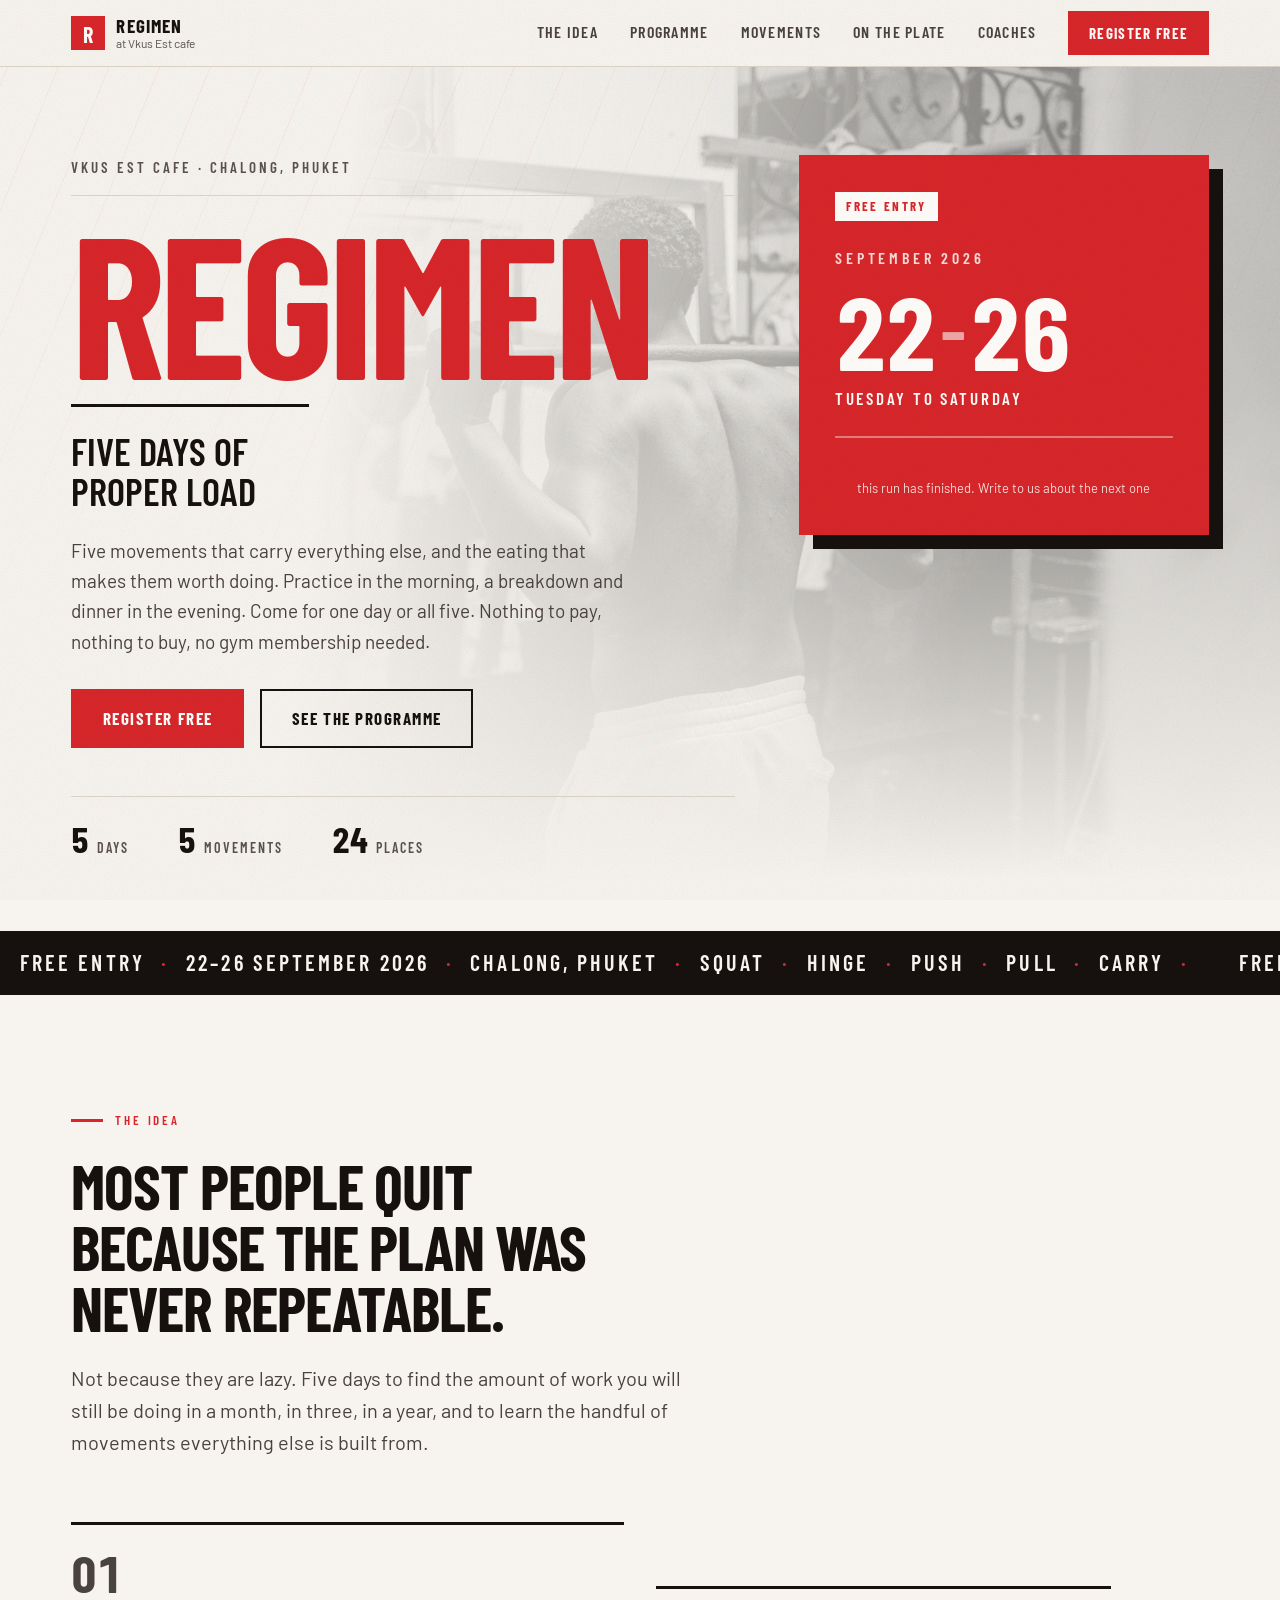
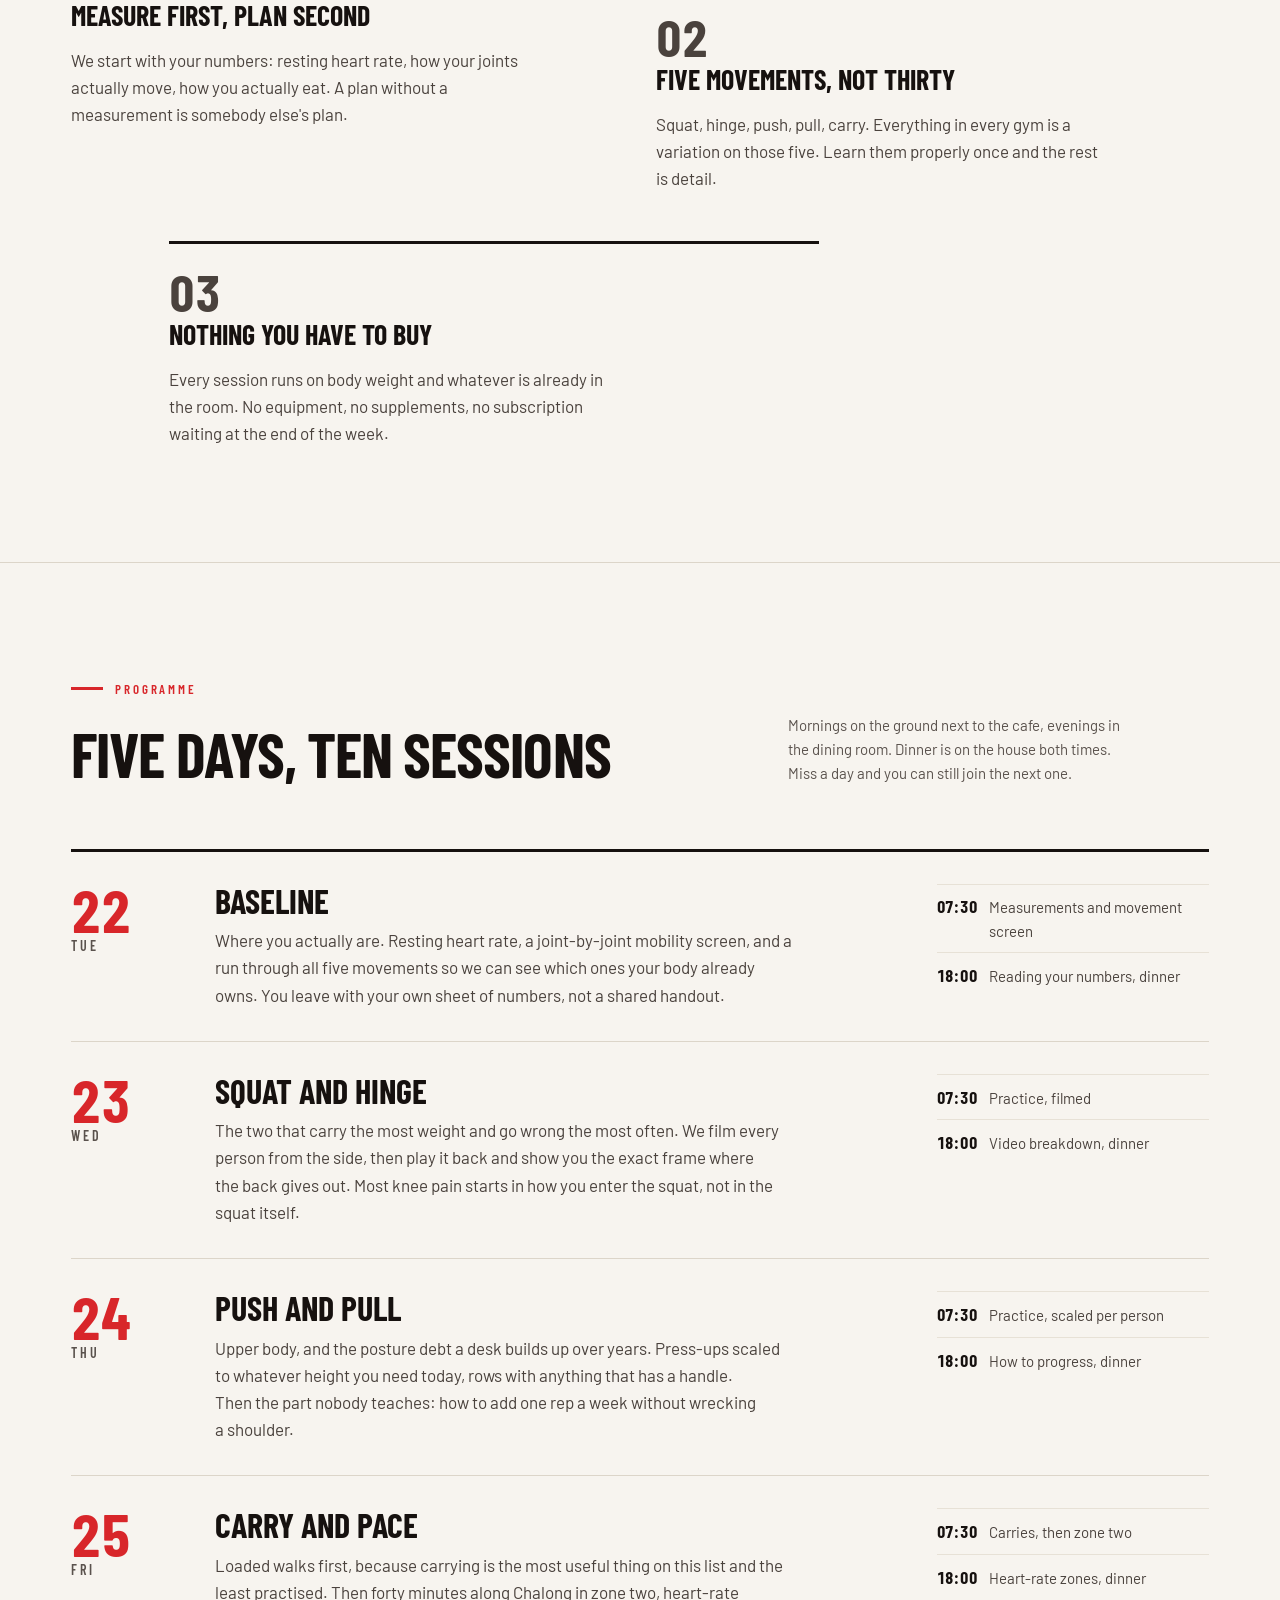
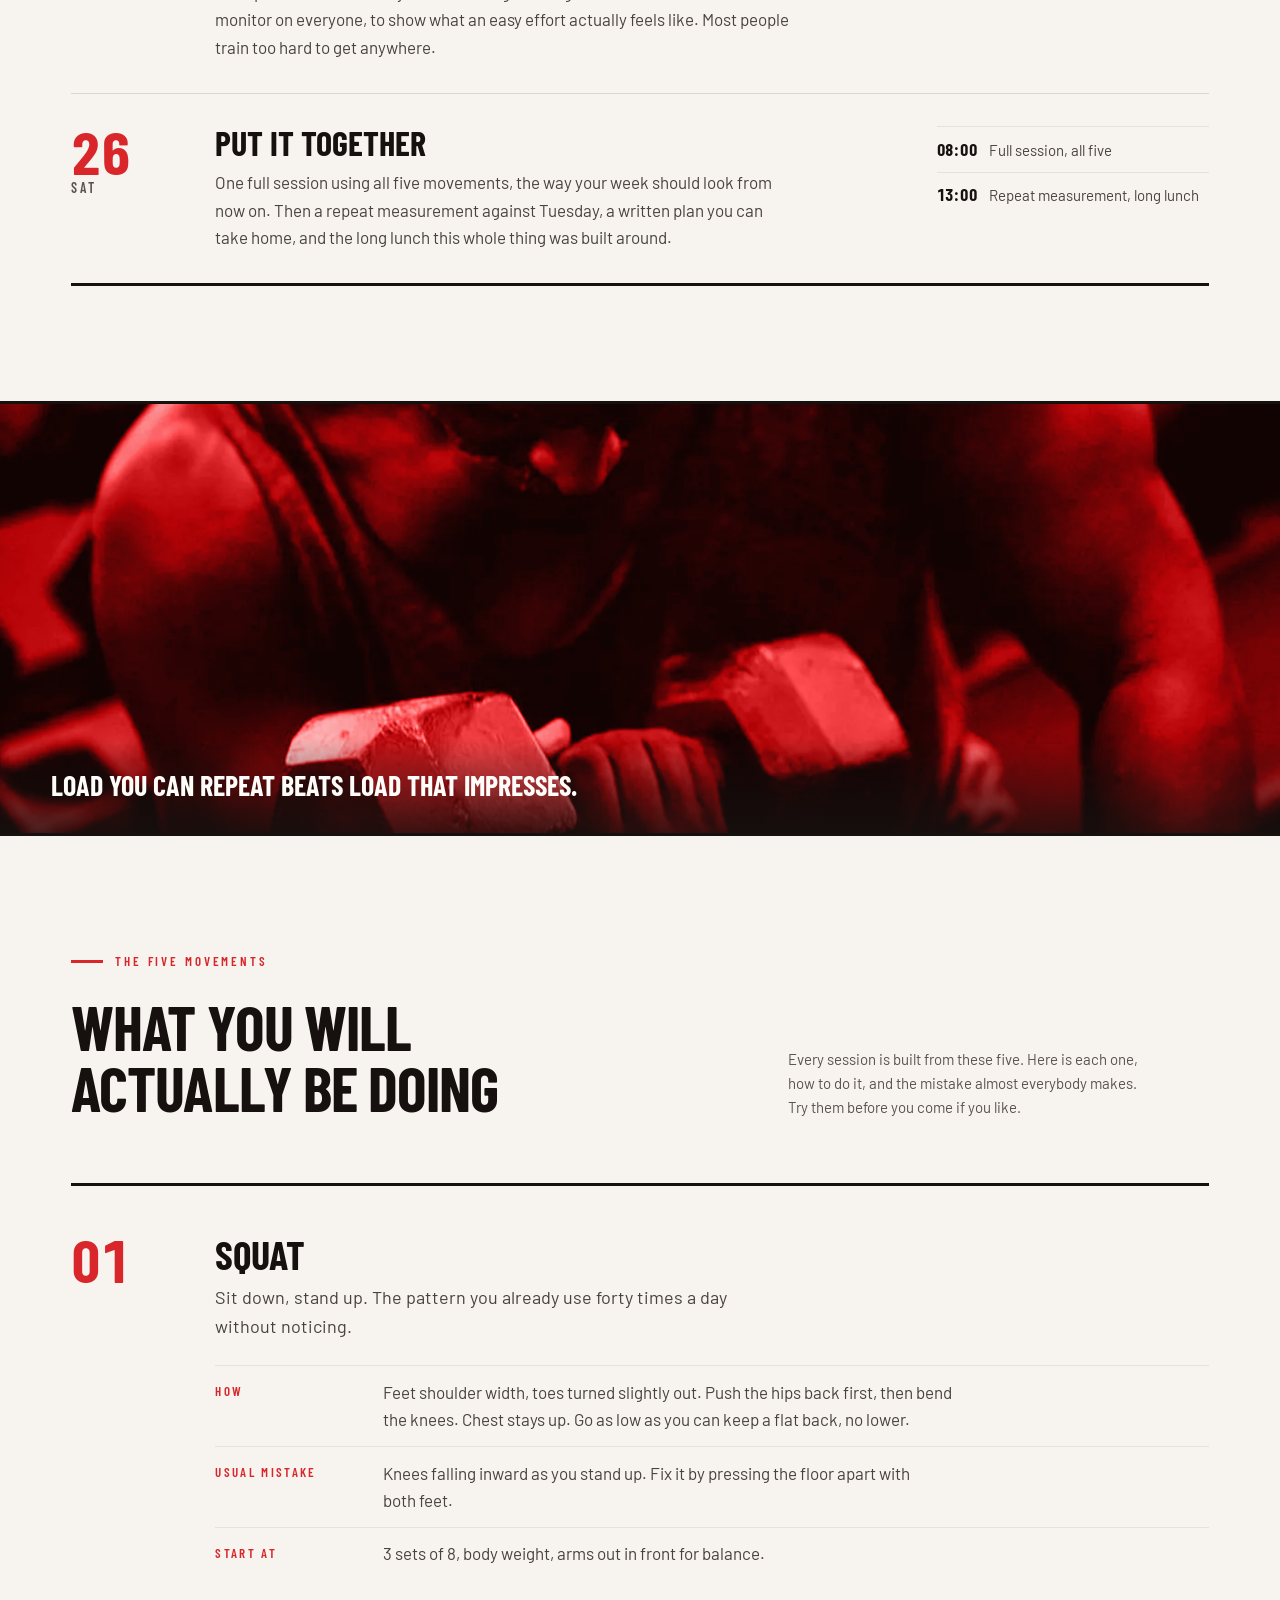
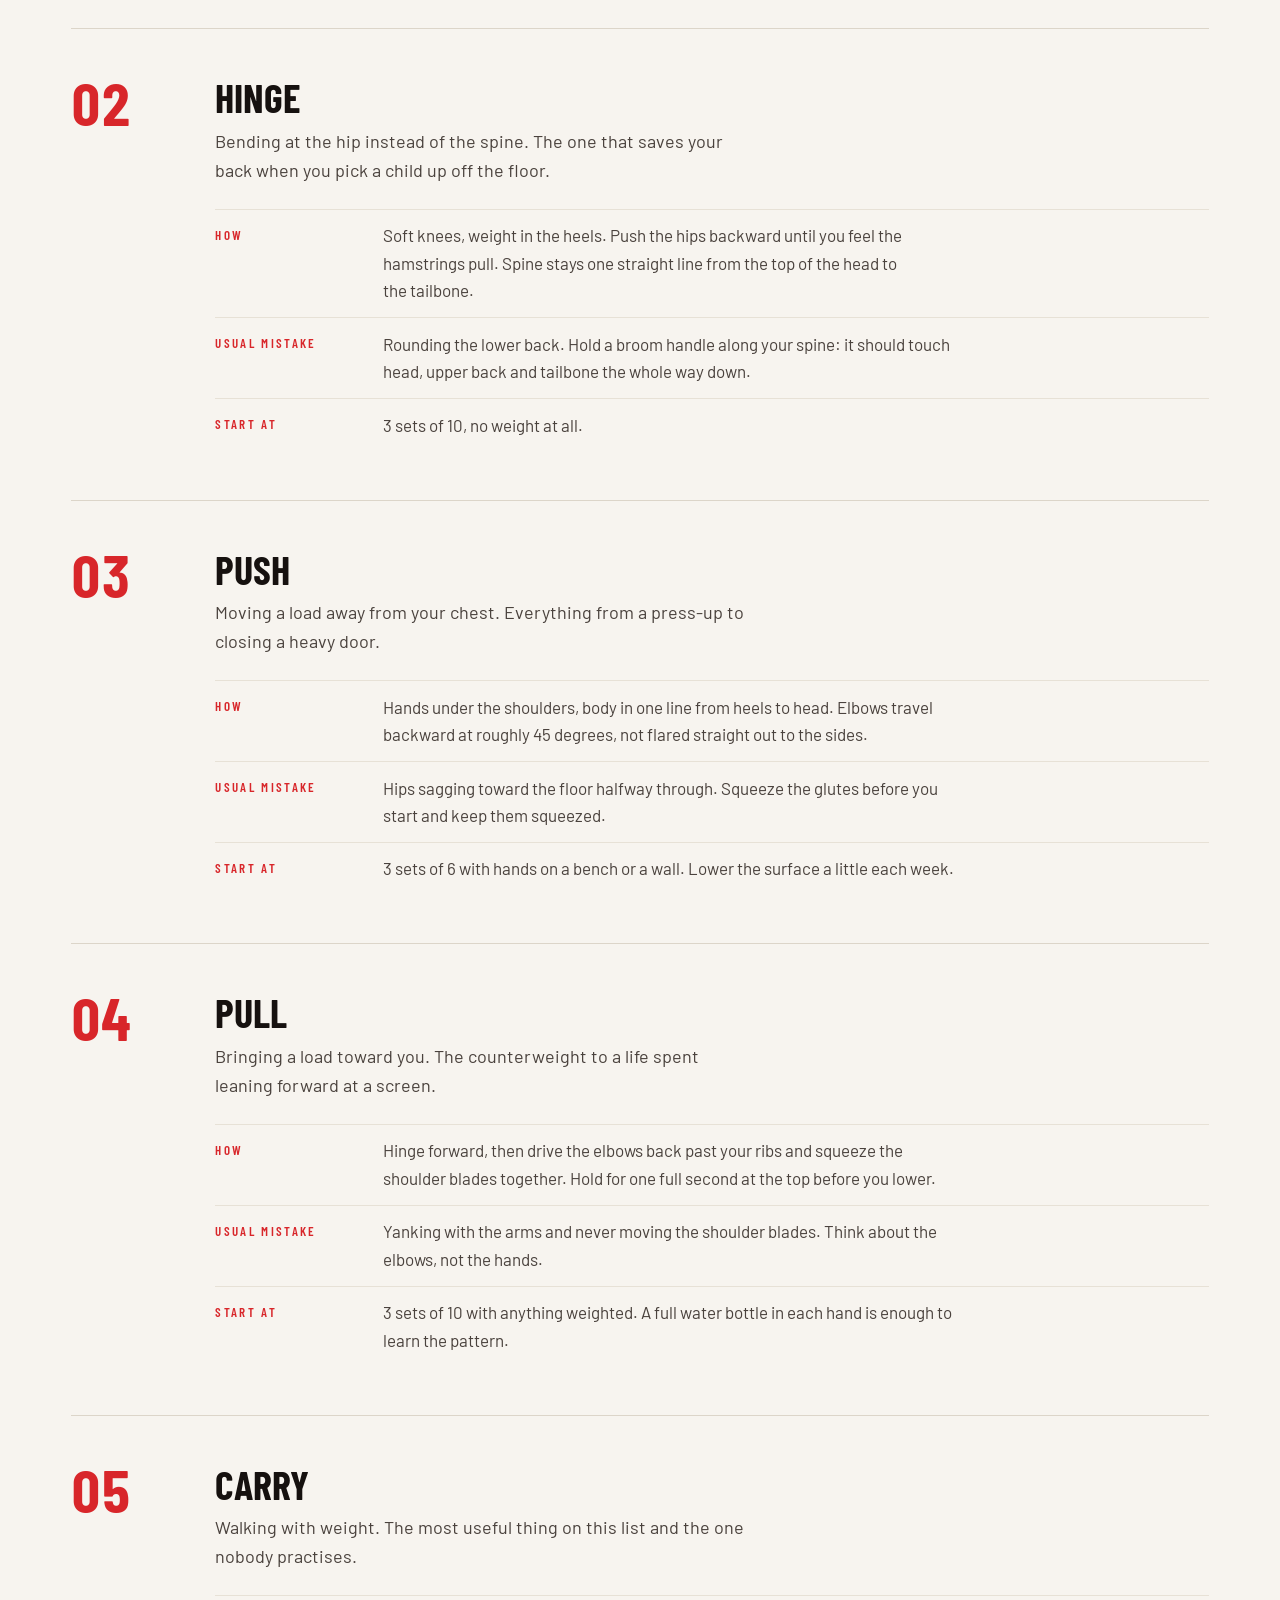
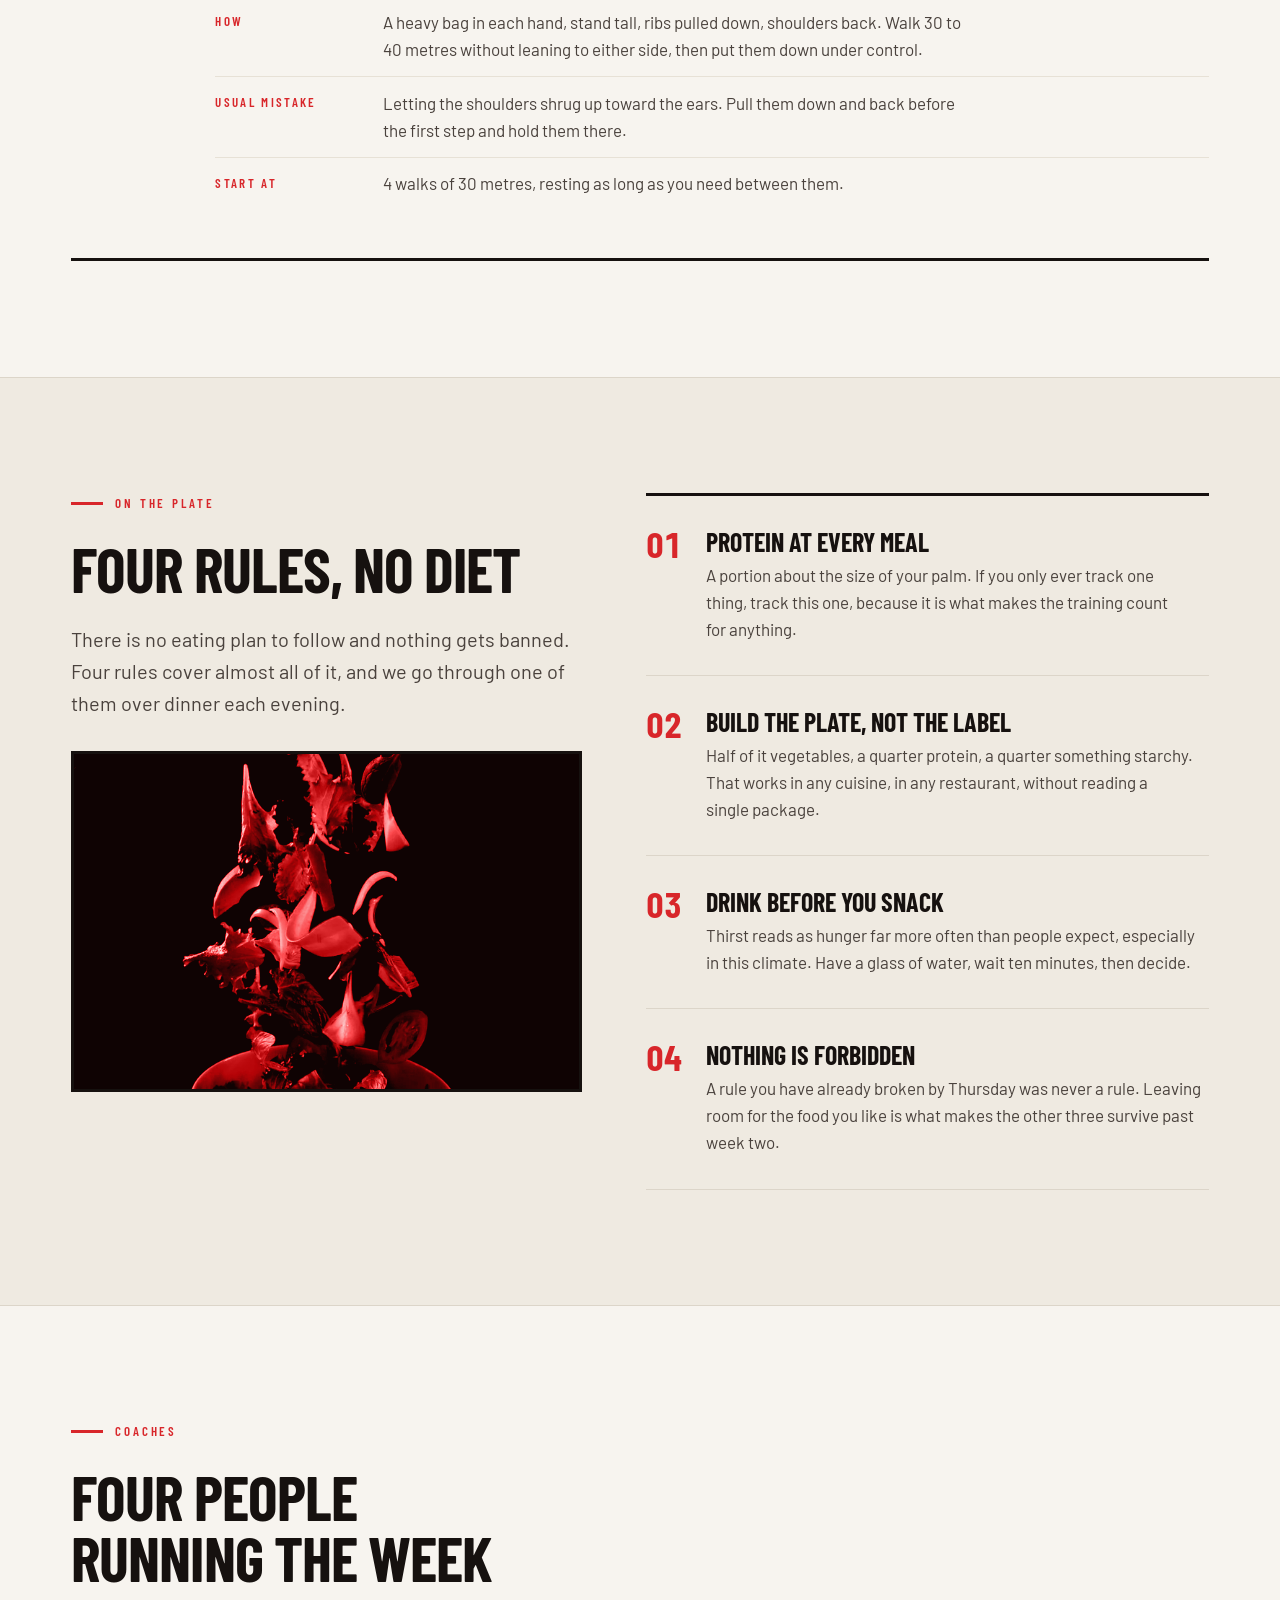
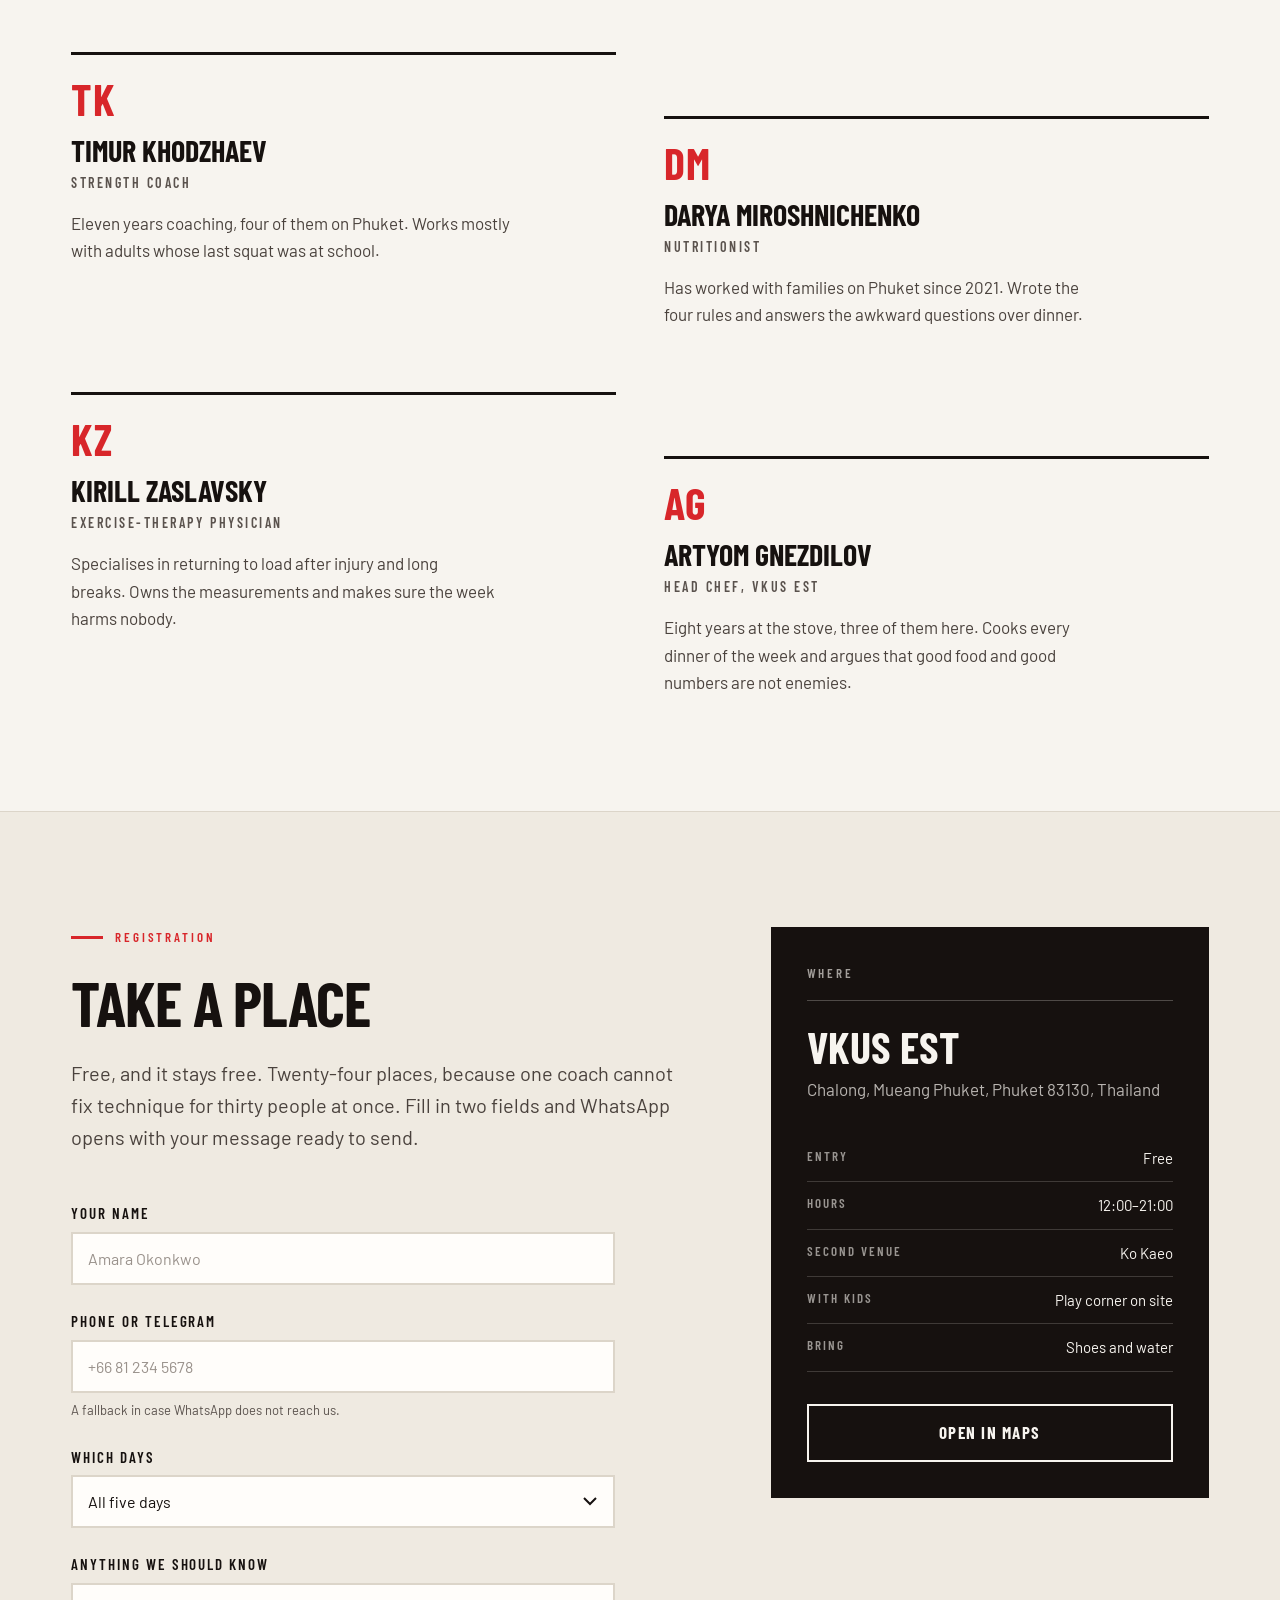
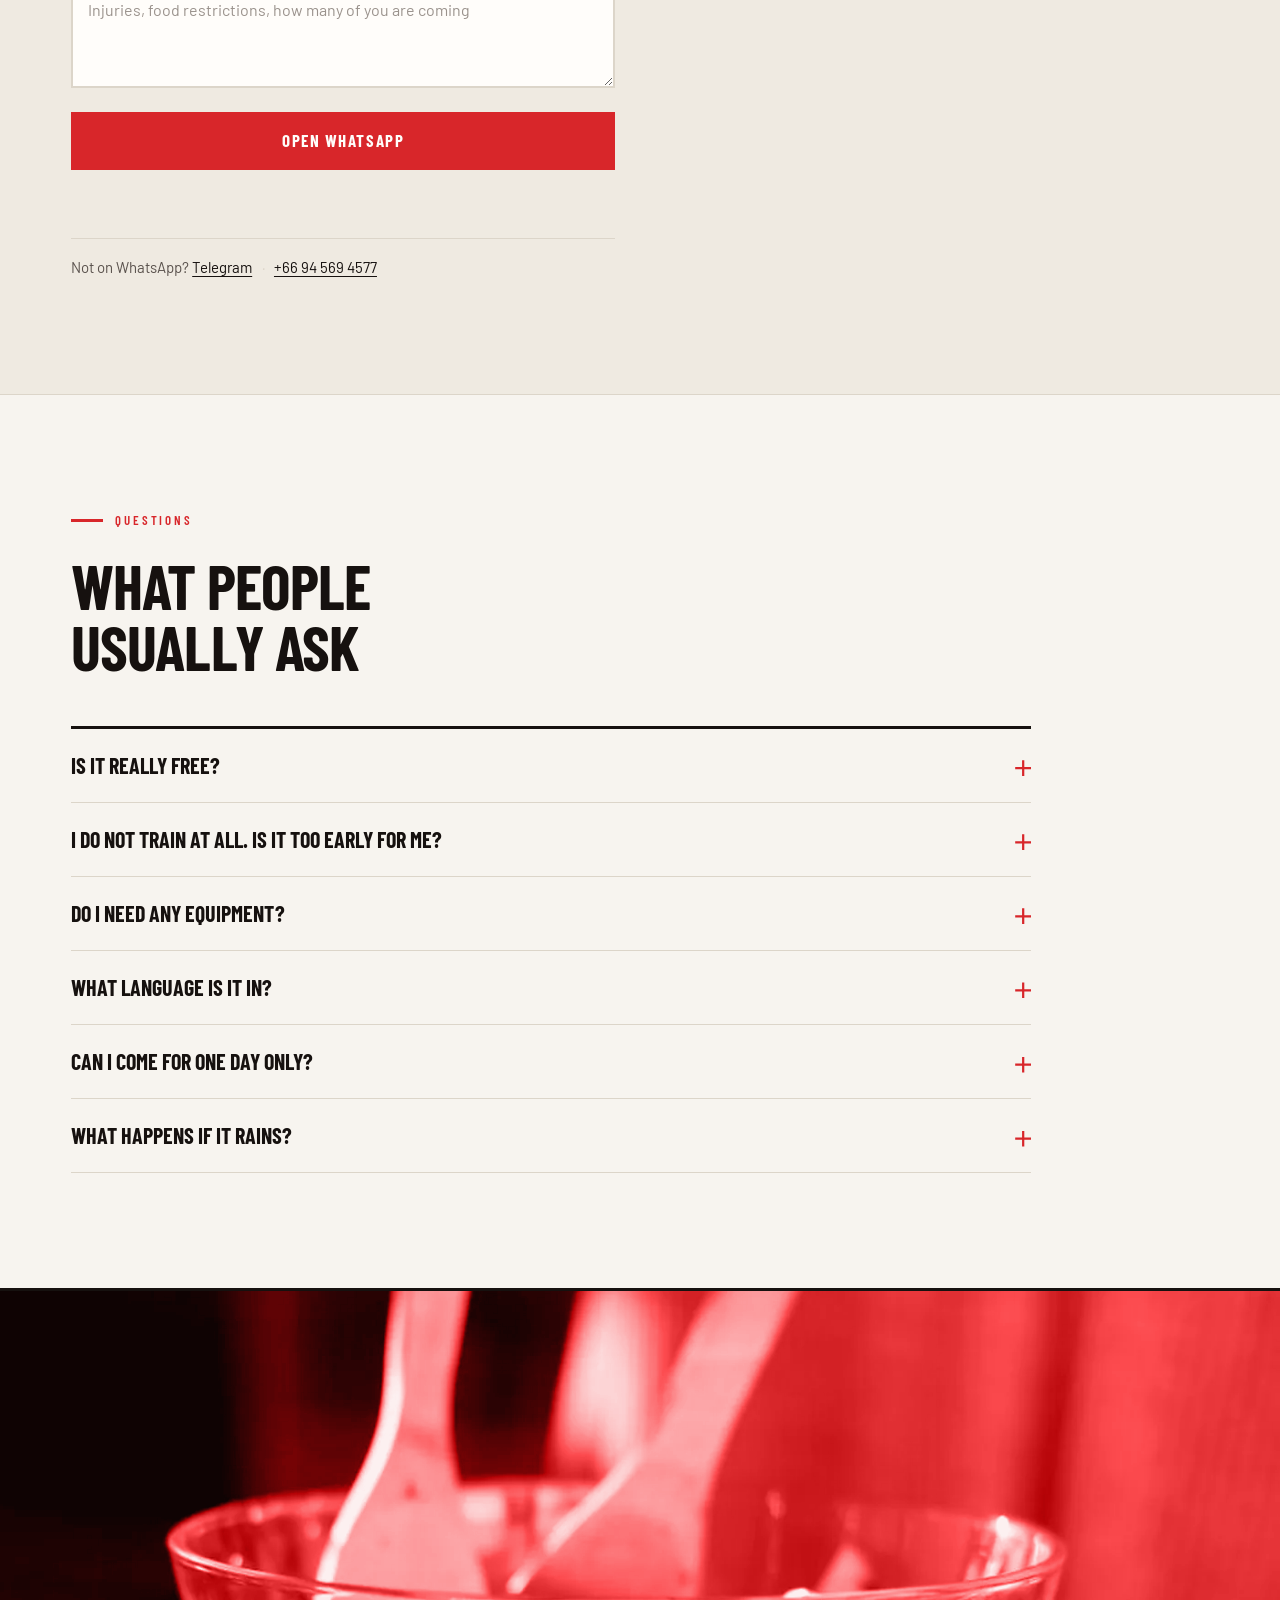
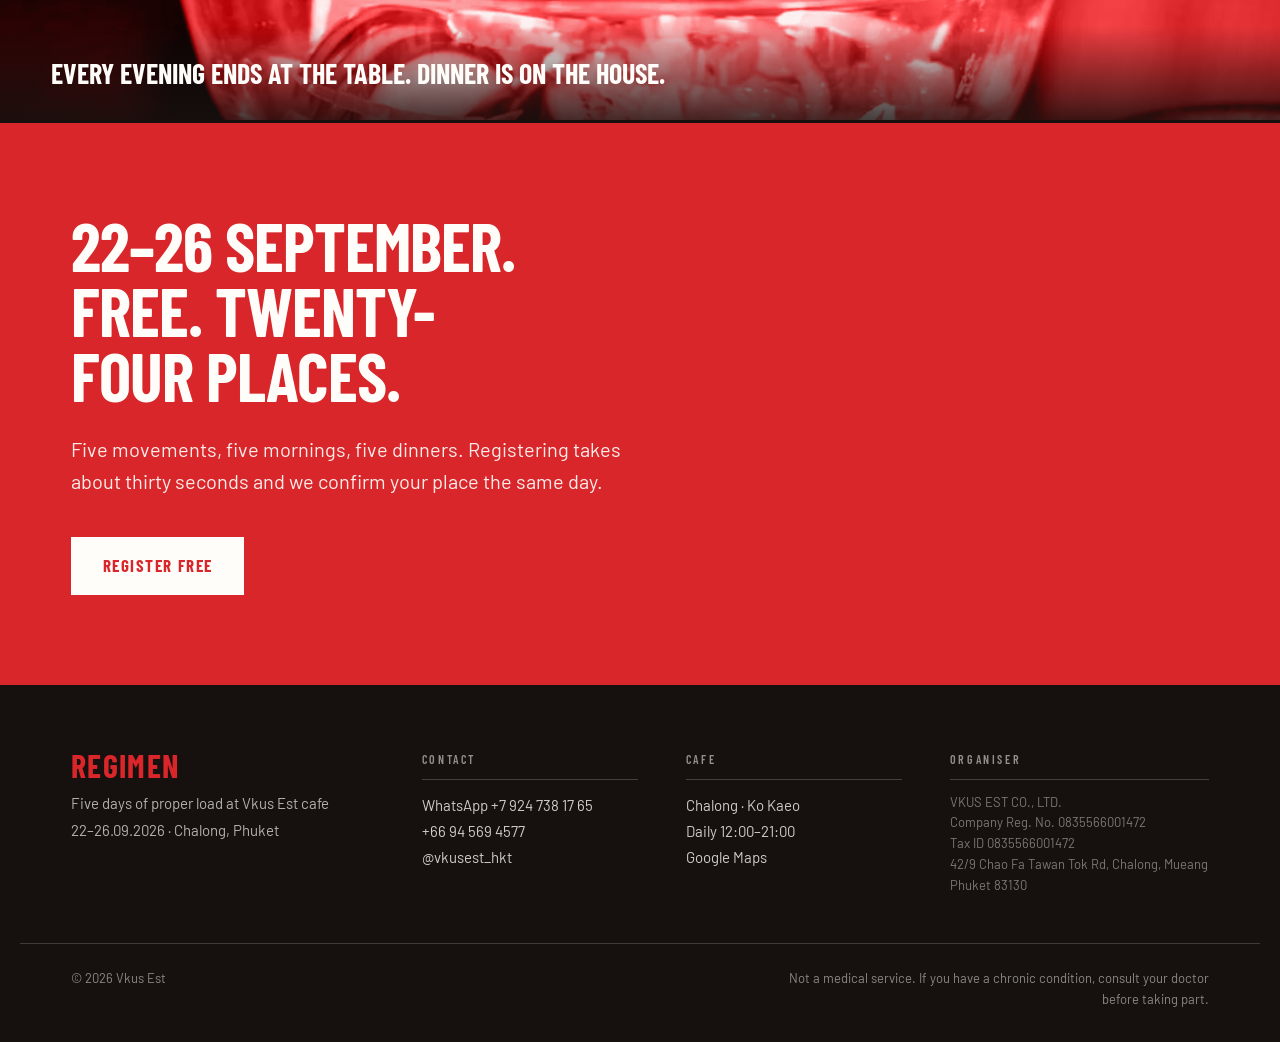
==== commit 416b54ed: "Free event, English only, photography, and a movements section Reworked to the brief: - Event is fre" ====
--- a/index.html
+++ b/index.html
@@ -4,58 +4,58 @@
 <meta charset="utf-8">
 <meta name="viewport" content="width=device-width, initial-scale=1">
 <title>REGIMEN · Five Days of Proper Load · 22–26 September · Vkus Est, Phuket</title>
-<meta name="description" content="REGIMEN is a five-day practical week about training, eating and recovering properly. 22–26 September 2026 at Vkus Est café, Chalong, Phuket. Morning sessions, evening breakdowns, a menu built around the programme.">
+<meta name="description" content="REGIMEN is a free five-day week on training and eating properly. Five movements, five mornings, five dinners. 22–26 September 2026 at Vkus Est cafe, Chalong, Phuket. Register on WhatsApp.">
 <meta name="theme-color" content="#D8262A">
 <meta name="color-scheme" content="light">
 
+<!-- og:image and og:url MUST be absolute: Telegram, WhatsApp and Facebook
+     ignore relative paths and the share preview silently comes up blank.
+     These three tags are the only place the public origin is hard-coded.
+     Change them when the site moves to its own domain. -->
 <meta property="og:type" content="website">
 <meta property="og:site_name" content="Vkus Est · Chalong, Phuket">
 <meta property="og:title" content="REGIMEN · Five Days of Proper Load">
-<meta property="og:description" content="22–26 September 2026. Five mornings of practice, five evenings of breakdown, one menu built around the programme. Vkus Est café, Chalong, Phuket.">
+<meta property="og:description" content="Free. 22–26 September 2026. Five movements, five mornings, five dinners at Vkus Est cafe, Chalong, Phuket.">
 <meta property="og:locale" content="en_US">
-<meta property="og:locale:alternate" content="ru_RU">
-<meta property="og:image" content="assets/og.png">
+<meta property="og:url" content="https://a1exxx.github.io/regimen-vkusest/">
+<meta property="og:image" content="https://a1exxx.github.io/regimen-vkusest/assets/og.png">
 <meta property="og:image:width" content="1200">
 <meta property="og:image:height" content="630">
 <meta name="twitter:card" content="summary_large_image">
 
+<link rel="canonical" href="https://a1exxx.github.io/regimen-vkusest/">
 <link rel="icon" href="assets/favicon.svg" type="image/svg+xml">
 <link rel="apple-touch-icon" href="assets/favicon.svg">
 <link rel="preconnect" href="https://fonts.googleapis.com">
 <link rel="preconnect" href="https://fonts.gstatic.com" crossorigin>
 <link href="https://fonts.googleapis.com/css2?family=Barlow+Condensed:wght@500;600;700&family=Barlow:wght@400;500;600;700&display=swap" rel="stylesheet">
+<link rel="preload" as="image" href="assets/img/hero.webp" fetchpriority="high">
 <link rel="stylesheet" href="assets/styles.css">
 </head>
 <body>
 
 <div class="grain" aria-hidden="true"></div>
-<a class="skip-link" href="#main" data-ru="Skip to content">Skip to content</a>
+<a class="skip-link" href="#main">Skip to content</a>
 
 <header class="topbar" id="top">
   <div class="shell topbar__in">
-    <a class="brand" href="#top" aria-label="REGIMEN — back to top">
+    <a class="brand" href="#top" aria-label="REGIMEN, back to top">
       <span class="brand__mark" aria-hidden="true">R</span>
       <span class="brand__txt">
         <b>REGIMEN</b>
-        <i data-ru="в кафе «Вкус Есть»">at Vkus Est café</i>
+        <i>at Vkus Est cafe</i>
       </span>
     </a>
 
     <nav class="topnav" aria-label="Section navigation">
-      <a href="#idea" data-ru="Идея">The idea</a>
-      <a href="#programme" data-ru="Программа">Programme</a>
-      <a href="#coaches" data-ru="Ведущие">Coaches</a>
-      <a href="#menu" data-ru="Меню">Menu</a>
-      <a href="#tickets" data-ru="Билеты">Tickets</a>
+      <a href="#idea">The idea</a>
+      <a href="#programme">Programme</a>
+      <a href="#movements">Movements</a>
+      <a href="#plate">On the plate</a>
+      <a href="#coaches">Coaches</a>
     </nav>
 
-    <div class="topbar__act">
-      <div class="langsw" role="group" aria-label="Language">
-        <button type="button" class="langsw__b is-on" data-lang="en" aria-pressed="true">EN</button>
-        <button type="button" class="langsw__b" data-lang="ru" aria-pressed="false">RU</button>
-      </div>
-      <a class="btn btn--sm" href="#tickets" data-ru="Записаться">Book a place</a>
-    </div>
+    <a class="btn btn--sm topbar__cta" href="#register">Register free</a>
   </div>
 </header>
 
@@ -63,106 +63,99 @@
 
   <!-- ══ HERO ══ -->
   <section class="hero">
+    <div class="hero__photo" aria-hidden="true">
+      <img src="assets/img/hero.webp" alt="" width="1800" height="1200" fetchpriority="high">
+    </div>
+
     <div class="shell hero__grid">
-
       <div class="hero__lead reveal">
-        <p class="kicker">
-          <span data-ru="Кафе «Вкус Есть» · Чалонг, Пхукет">Vkus Est café · Chalong, Phuket</span>
+        <p class="kicker">Vkus Est cafe · Chalong, Phuket</p>
+
+        <h1 class="hero__ttl"><span class="hero__ttl-word">REGIMEN</span></h1>
+
+        <p class="hero__sub">Five days of proper load</p>
+
+        <p class="hero__body">
+          Five movements that carry everything else, and the eating that makes them worth doing.
+          Practice in the morning, a breakdown and dinner in the evening. Come for one day or all
+          five. Nothing to pay, nothing to buy, no gym membership needed.
         </p>
 
-        <h1 class="hero__ttl">
-          <span class="hero__ttl-word">REGIMEN</span>
-        </h1>
-
-        <p class="hero__sub" data-ru="Пять дней о правильной нагрузке">
-          Five days of proper load
-        </p>
-
-        <p class="hero__body" data-ru="Не марафон, не детокс и не «сушка». Неделя, за которую вы разберётесь, сколько нагрузки нужно лично вам, как её выдержать и чем накормить себя после. Утром — практика, вечером — разбор и ужин по меню недели.">
-          Not a marathon, not a detox, not a shredding challenge. Five days to work out how much
-          load your body actually needs, how to hold it, and what to eat afterwards. Practice in
-          the morning, breakdown and dinner in the evening.
-        </p>
-
         <div class="hero__cta">
-          <a class="btn" href="#tickets" data-ru="Занять место">Take a place</a>
-          <a class="btn btn--ghost" href="#programme" data-ru="Смотреть программу">See the programme</a>
+          <a class="btn" href="#register">Register free</a>
+          <a class="btn btn--ghost" href="#programme">See the programme</a>
         </div>
 
         <ul class="hero__facts">
-          <li><b>5</b><span data-ru="дней">days</span></li>
-          <li><b>10</b><span data-ru="сессий">sessions</span></li>
-          <li><b>24</b><span data-ru="места">places</span></li>
+          <li><b>5</b><span>days</span></li>
+          <li><b>5</b><span>movements</span></li>
+          <li><b>24</b><span>places</span></li>
         </ul>
       </div>
 
       <aside class="datecard reveal" aria-label="Event dates and countdown">
         <div class="datecard__in">
-          <p class="datecard__mon" data-ru="Сентябрь 2026">September 2026</p>
+          <p class="datecard__free">Free entry</p>
+          <p class="datecard__mon">September 2026</p>
           <p class="datecard__num"><span>22</span><em>–</em><span>26</span></p>
-          <p class="datecard__dow" data-ru="со вторника по субботу">Tuesday to Saturday</p>
+          <p class="datecard__dow">Tuesday to Saturday</p>
 
           <div class="cdown" id="cdown" aria-live="polite">
-            <div class="cdown__cell"><b data-cd="d">—</b><span data-ru="дн">d</span></div>
-            <div class="cdown__cell"><b data-cd="h">—</b><span data-ru="ч">h</span></div>
-            <div class="cdown__cell"><b data-cd="m">—</b><span data-ru="мин">m</span></div>
-            <div class="cdown__cell"><b data-cd="s">—</b><span data-ru="с">s</span></div>
-          </div>
-          <p class="cdown__note" id="cdownNote" data-ru="до первой сессии, 07:30 по Пхукету">
-            until the first session, 07:30 Phuket time
-          </p>
+            <div class="cdown__cell"><b data-cd="d">–</b><span>d</span></div>
+            <div class="cdown__cell"><b data-cd="h">–</b><span>h</span></div>
+            <div class="cdown__cell"><b data-cd="m">–</b><span>m</span></div>
+            <div class="cdown__cell"><b data-cd="s">–</b><span>s</span></div>
+          </div>
+          <p class="cdown__note" id="cdownNote">until the first session, 07:30 Phuket time</p>
         </div>
       </aside>
-
     </div>
   </section>
 
   <!-- ══ MARQUEE ══ -->
   <div class="marq" aria-hidden="true">
     <div class="marq__track">
-      <span class="marq__seq">22–26 SEPTEMBER 2026 <i>·</i> CHALONG, PHUKET <i>·</i> FIVE MORNINGS <i>·</i> FIVE DINNERS <i>·</i> NO FANATICISM <i>·</i></span>
-      <span class="marq__seq">22–26 SEPTEMBER 2026 <i>·</i> CHALONG, PHUKET <i>·</i> FIVE MORNINGS <i>·</i> FIVE DINNERS <i>·</i> NO FANATICISM <i>·</i></span>
+      <span class="marq__seq">FREE ENTRY <i>·</i> 22–26 SEPTEMBER 2026 <i>·</i> CHALONG, PHUKET <i>·</i> SQUAT <i>·</i> HINGE <i>·</i> PUSH <i>·</i> PULL <i>·</i> CARRY <i>·</i></span>
+      <span class="marq__seq">FREE ENTRY <i>·</i> 22–26 SEPTEMBER 2026 <i>·</i> CHALONG, PHUKET <i>·</i> SQUAT <i>·</i> HINGE <i>·</i> PUSH <i>·</i> PULL <i>·</i> CARRY <i>·</i></span>
     </div>
   </div>
 
   <!-- ══ IDEA ══ -->
   <section class="sec sec--idea" id="idea">
     <div class="shell">
-      <p class="eyebrow reveal"><span data-ru="Идея">The idea</span></p>
-      <h2 class="sec__ttl reveal" data-ru="Большинство бросает не потому, что ленивые.">
-        Most people quit not because they are lazy.
-      </h2>
-      <p class="sec__intro reveal" data-ru="А потому, что берут нагрузку, которую невозможно повторить в следующий вторник. Эта неделя — про обратное: найти объём, который вы вытянете через месяц, три и год.">
-        They quit because they take on a load nobody could repeat next Tuesday. This week is about
-        the opposite: finding the volume you will still be doing in a month, in three, in a year.
+      <p class="eyebrow reveal"><span>The idea</span></p>
+      <h2 class="sec__ttl reveal">Most people quit because the plan was never repeatable.</h2>
+      <p class="sec__intro reveal">
+        Not because they are lazy. Five days to find the amount of work you will still be doing in
+        a month, in three, in a year, and to learn the handful of movements everything else is
+        built from.
       </p>
 
       <div class="tenets">
         <article class="tenet tenet--a reveal">
           <p class="tenet__n" aria-hidden="true">01</p>
-          <h3 data-ru="Сначала замер, потом план">Measure first, plan second</h3>
-          <p data-ru="Мы начинаем не с программы, а с ваших цифр: пульс покоя, подвижность, привычное питание за три дня. План без замера — это чужой план.">
-            We do not start with a programme. We start with your numbers: resting heart rate,
-            mobility, three days of your actual eating. A plan without a measurement is somebody
-            else's plan.
+          <h3>Measure first, plan second</h3>
+          <p>
+            We start with your numbers: resting heart rate, how your joints actually move, how you
+            actually eat. A plan without a measurement is somebody else's plan.
           </p>
         </article>
 
         <article class="tenet tenet--b reveal">
           <p class="tenet__n" aria-hidden="true">02</p>
-          <h3 data-ru="Пять движений вместо тридцати">Five movements, not thirty</h3>
-          <p data-ru="Присед, тяга, жим, тяга к себе, перенос веса. Всё остальное — вариации. Разбираем технику на собственном весе, без штанг и абонемента в зал.">
-            Squat, hinge, push, pull, carry. Everything else is a variation. We drill the technique
-            with body weight only: no barbells, no gym membership required.
+          <h3>Five movements, not thirty</h3>
+          <p>
+            Squat, hinge, push, pull, carry. Everything in every gym is a variation on those five.
+            Learn them properly once and the rest is detail.
           </p>
         </article>
 
         <article class="tenet tenet--c reveal">
           <p class="tenet__n" aria-hidden="true">03</p>
-          <h3 data-ru="Еда, которую вы правда едите">Food you will actually eat</h3>
-          <p data-ru="Не куриная грудка с брокколи на год вперёд. Берём меню кафе — борщ, котлеты, пельмени — и считаем, как оно ложится в вашу норму. Спойлер: ложится.">
-            Not chicken breast and broccoli for the next twelve months. We take the café's own menu
-            (borsch, cutlets, dumplings) and work out how it fits your numbers. Spoiler: it fits.
+          <h3>Nothing you have to buy</h3>
+          <p>
+            Every session runs on body weight and whatever is already in the room. No equipment, no
+            supplements, no subscription waiting at the end of the week.
           </p>
         </article>
       </div>
@@ -174,93 +167,231 @@
     <div class="shell">
       <div class="sec__head reveal">
         <div>
-          <p class="eyebrow"><span data-ru="Программа">Programme</span></p>
-          <h2 class="sec__ttl" data-ru="Пять дней, десять сессий">Five days, ten sessions</h2>
+          <p class="eyebrow"><span>Programme</span></p>
+          <h2 class="sec__ttl">Five days, ten sessions</h2>
         </div>
-        <p class="sec__note" data-ru="Утренние практики проходят на площадке рядом с кафе, вечерние разборы — в зале. Ужин из меню недели включён в оба формата билета.">
-          Morning practice happens on the ground next to the café, evening breakdowns happen in the
-          dining room. Dinner from the week's menu is included in both ticket types.
+        <p class="sec__note">
+          Mornings on the ground next to the cafe, evenings in the dining room. Dinner is on the
+          house both times. Miss a day and you can still join the next one.
         </p>
       </div>
 
       <ol class="days">
         <li class="day reveal">
-          <div class="day__date"><b>22</b><span data-ru="вт">Tue</span></div>
+          <div class="day__date"><b>22</b><span>Tue</span></div>
           <div class="day__body">
-            <h3 class="day__name" data-ru="Замер">Baseline</h3>
-            <p class="day__desc" data-ru="Где вы находитесь на самом деле. Состав тела, пульс покоя, тест подвижности, разбор трёхдневного дневника питания. К вечеру у каждого — свой лист с цифрами, а не общая методичка.">
-              Where you actually are. Body composition, resting heart rate, a mobility screen, and a
-              read-through of your three-day food diary. By the evening everyone has their own sheet
-              of numbers instead of a shared handout.
+            <h3 class="day__name">Baseline</h3>
+            <p class="day__desc">
+              Where you actually are. Resting heart rate, a joint-by-joint mobility screen, and a
+              run through all five movements so we can see which ones your body already owns. You
+              leave with your own sheet of numbers, not a shared handout.
             </p>
           </div>
           <div class="day__slots">
-            <p><b>07:30</b> <span data-ru="Замеры и тест подвижности">Measurements &amp; mobility screen</span></p>
-            <p><b>18:00</b> <span data-ru="Разбор цифр + ужин">Reading your numbers + dinner</span></p>
+            <p><b>07:30</b> <span>Measurements and movement screen</span></p>
+            <p><b>18:00</b> <span>Reading your numbers, dinner</span></p>
           </div>
         </li>
 
         <li class="day reveal">
-          <div class="day__date"><b>23</b><span data-ru="ср">Wed</span></div>
+          <div class="day__date"><b>23</b><span>Wed</span></div>
           <div class="day__body">
-            <h3 class="day__name" data-ru="Опора">Foundation</h3>
-            <p class="day__desc" data-ru="Техника пяти базовых движений на собственном весе. Снимаем каждого на видео, показываем, где уходит спина и почему колено болит не от приседа, а от того, как вы в него входите.">
-              Technique for the five base movements, body weight only. We film everyone, then show
-              you where the back gives out and why the knee hurts from how you enter the squat
-              rather than from the squat itself.
+            <h3 class="day__name">Squat and hinge</h3>
+            <p class="day__desc">
+              The two that carry the most weight and go wrong the most often. We film every person
+              from the side, then play it back and show you the exact frame where the back gives
+              out. Most knee pain starts in how you enter the squat, not in the squat itself.
             </p>
           </div>
           <div class="day__slots">
-            <p><b>07:30</b> <span data-ru="Практика: присед, тяга, перенос">Practice: squat, hinge, carry</span></p>
-            <p><b>18:00</b> <span data-ru="Видеоразбор + ужин">Video breakdown + dinner</span></p>
+            <p><b>07:30</b> <span>Practice, filmed</span></p>
+            <p><b>18:00</b> <span>Video breakdown, dinner</span></p>
           </div>
         </li>
 
         <li class="day reveal">
-          <div class="day__date"><b>24</b><span data-ru="чт">Thu</span></div>
+          <div class="day__date"><b>24</b><span>Thu</span></div>
           <div class="day__body">
-            <h3 class="day__name" data-ru="Топливо">Fuel</h3>
-            <p class="day__desc" data-ru="День на кухне. Шеф разбирает меню кафе по составу, вы считаете белок в собственном обеде и собираете тарелку под свою норму. Дегустация облегчённых версий четырёх постоянных блюд.">
-              Kitchen day. The chef breaks the café menu down by composition, you count the protein
-              in your own lunch and build a plate against your own numbers. Tasting of lighter
-              versions of four regulars.
+            <h3 class="day__name">Push and pull</h3>
+            <p class="day__desc">
+              Upper body, and the posture debt a desk builds up over years. Press-ups scaled to
+              whatever height you need today, rows with anything that has a handle. Then the part
+              nobody teaches: how to add one rep a week without wrecking a shoulder.
             </p>
           </div>
           <div class="day__slots">
-            <p><b>07:30</b> <span data-ru="Лёгкая практика + завтрак">Light practice + breakfast</span></p>
-            <p><b>18:00</b> <span data-ru="Мастер-класс на кухне">Kitchen masterclass</span></p>
+            <p><b>07:30</b> <span>Practice, scaled per person</span></p>
+            <p><b>18:00</b> <span>How to progress, dinner</span></p>
           </div>
         </li>
 
         <li class="day reveal">
-          <div class="day__date"><b>25</b><span data-ru="пт">Fri</span></div>
+          <div class="day__date"><b>25</b><span>Fri</span></div>
           <div class="day__body">
-            <h3 class="day__name" data-ru="Пульс">Pulse</h3>
-            <p class="day__desc" data-ru="Кардио, которое не убивает. Утром — сорок минут ходьбы и бега во второй зоне вдоль Чалонга, с пульсометром на каждом. Вечером — почему «до отказа» на каждой тренировке ломает прогресс.">
-              Cardio that does not wreck you. Forty minutes of walking and running in zone two along
-              Chalong in the morning, heart-rate monitor on everyone. In the evening: why going to
-              failure every session breaks your progress.
+            <h3 class="day__name">Carry and pace</h3>
+            <p class="day__desc">
+              Loaded walks first, because carrying is the most useful thing on this list and the
+              least practised. Then forty minutes along Chalong in zone two, heart-rate monitor on
+              everyone, to show what an easy effort actually feels like. Most people train too hard
+              to get anywhere.
             </p>
           </div>
           <div class="day__slots">
-            <p><b>07:30</b> <span data-ru="Зона 2 вдоль Чалонга">Zone two along Chalong</span></p>
-            <p><b>18:00</b> <span data-ru="Пульсовые зоны + ужин">Heart-rate zones + dinner</span></p>
+            <p><b>07:30</b> <span>Carries, then zone two</span></p>
+            <p><b>18:00</b> <span>Heart-rate zones, dinner</span></p>
           </div>
         </li>
 
         <li class="day reveal day--last">
-          <div class="day__date"><b>26</b><span data-ru="сб">Sat</span></div>
+          <div class="day__date"><b>26</b><span>Sat</span></div>
           <div class="day__body">
-            <h3 class="day__name" data-ru="Восстановление">Recovery</h3>
-            <p class="day__desc" data-ru="Сон, мобилити, растяжка — то, что решает больше, чем ещё одна тренировка. Повторный замер, сравнение с понедельником и длинный семейный обед, ради которого всё и затевалось.">
-              Sleep, mobility, stretching: the part that decides more than one more workout ever
-              will. A repeat measurement, a comparison against Tuesday, and the long family lunch
-              this whole thing was built around.
+            <h3 class="day__name">Put it together</h3>
+            <p class="day__desc">
+              One full session using all five movements, the way your week should look from now on.
+              Then a repeat measurement against Tuesday, a written plan you can take home, and the
+              long lunch this whole thing was built around.
             </p>
           </div>
           <div class="day__slots">
-            <p><b>08:00</b> <span data-ru="Мобилити и растяжка">Mobility &amp; stretching</span></p>
-            <p><b>13:00</b> <span data-ru="Повторный замер + обед">Repeat measurement + lunch</span></p>
+            <p><b>08:00</b> <span>Full session, all five</span></p>
+            <p><b>13:00</b> <span>Repeat measurement, long lunch</span></p>
+          </div>
+        </li>
+      </ol>
+    </div>
+  </section>
+
+  <!-- ══ PHOTO BAND ══ -->
+  <figure class="band duo reveal">
+    <img src="assets/img/strength.webp" alt="A man working through a controlled dumbbell curl on a bench" width="1400" height="933" loading="lazy">
+    <figcaption class="band__cap"><span>Load you can repeat beats load that impresses.</span></figcaption>
+  </figure>
+
+  <!-- ══ MOVEMENTS ══ -->
+  <section class="sec sec--move" id="movements">
+    <div class="shell">
+      <div class="sec__head reveal">
+        <div>
+          <p class="eyebrow"><span>The five movements</span></p>
+          <h2 class="sec__ttl">What you will actually be doing</h2>
+        </div>
+        <p class="sec__note">
+          Every session is built from these five. Here is each one, how to do it, and the mistake
+          almost everybody makes. Try them before you come if you like.
+        </p>
+      </div>
+
+      <ol class="moves">
+        <li class="move reveal">
+          <p class="move__n" aria-hidden="true">01</p>
+          <div class="move__body">
+            <h3>Squat</h3>
+            <p class="move__what">Sit down, stand up. The pattern you already use forty times a day without noticing.</p>
+            <dl class="move__meta">
+              <div><dt>How</dt><dd>Feet shoulder width, toes turned slightly out. Push the hips back first, then bend the knees. Chest stays up. Go as low as you can keep a flat back, no lower.</dd></div>
+              <div><dt>Usual mistake</dt><dd>Knees falling inward as you stand up. Fix it by pressing the floor apart with both feet.</dd></div>
+              <div><dt>Start at</dt><dd>3 sets of 8, body weight, arms out in front for balance.</dd></div>
+            </dl>
+          </div>
+        </li>
+
+        <li class="move reveal">
+          <p class="move__n" aria-hidden="true">02</p>
+          <div class="move__body">
+            <h3>Hinge</h3>
+            <p class="move__what">Bending at the hip instead of the spine. The one that saves your back when you pick a child up off the floor.</p>
+            <dl class="move__meta">
+              <div><dt>How</dt><dd>Soft knees, weight in the heels. Push the hips backward until you feel the hamstrings pull. Spine stays one straight line from the top of the head to the tailbone.</dd></div>
+              <div><dt>Usual mistake</dt><dd>Rounding the lower back. Hold a broom handle along your spine: it should touch head, upper back and tailbone the whole way down.</dd></div>
+              <div><dt>Start at</dt><dd>3 sets of 10, no weight at all.</dd></div>
+            </dl>
+          </div>
+        </li>
+
+        <li class="move reveal">
+          <p class="move__n" aria-hidden="true">03</p>
+          <div class="move__body">
+            <h3>Push</h3>
+            <p class="move__what">Moving a load away from your chest. Everything from a press-up to closing a heavy door.</p>
+            <dl class="move__meta">
+              <div><dt>How</dt><dd>Hands under the shoulders, body in one line from heels to head. Elbows travel backward at roughly 45 degrees, not flared straight out to the sides.</dd></div>
+              <div><dt>Usual mistake</dt><dd>Hips sagging toward the floor halfway through. Squeeze the glutes before you start and keep them squeezed.</dd></div>
+              <div><dt>Start at</dt><dd>3 sets of 6 with hands on a bench or a wall. Lower the surface a little each week.</dd></div>
+            </dl>
+          </div>
+        </li>
+
+        <li class="move reveal">
+          <p class="move__n" aria-hidden="true">04</p>
+          <div class="move__body">
+            <h3>Pull</h3>
+            <p class="move__what">Bringing a load toward you. The counterweight to a life spent leaning forward at a screen.</p>
+            <dl class="move__meta">
+              <div><dt>How</dt><dd>Hinge forward, then drive the elbows back past your ribs and squeeze the shoulder blades together. Hold for one full second at the top before you lower.</dd></div>
+              <div><dt>Usual mistake</dt><dd>Yanking with the arms and never moving the shoulder blades. Think about the elbows, not the hands.</dd></div>
+              <div><dt>Start at</dt><dd>3 sets of 10 with anything weighted. A full water bottle in each hand is enough to learn the pattern.</dd></div>
+            </dl>
+          </div>
+        </li>
+
+        <li class="move reveal move--last">
+          <p class="move__n" aria-hidden="true">05</p>
+          <div class="move__body">
+            <h3>Carry</h3>
+            <p class="move__what">Walking with weight. The most useful thing on this list and the one nobody practises.</p>
+            <dl class="move__meta">
+              <div><dt>How</dt><dd>A heavy bag in each hand, stand tall, ribs pulled down, shoulders back. Walk 30 to 40 metres without leaning to either side, then put them down under control.</dd></div>
+              <div><dt>Usual mistake</dt><dd>Letting the shoulders shrug up toward the ears. Pull them down and back before the first step and hold them there.</dd></div>
+              <div><dt>Start at</dt><dd>4 walks of 30 metres, resting as long as you need between them.</dd></div>
+            </dl>
+          </div>
+        </li>
+      </ol>
+    </div>
+  </section>
+
+  <!-- ══ ON THE PLATE ══ -->
+  <section class="sec sec--plate" id="plate">
+    <div class="shell plate__grid">
+      <div class="plate__side reveal">
+        <p class="eyebrow"><span>On the plate</span></p>
+        <h2 class="sec__ttl">Four rules, no diet</h2>
+        <p class="sec__intro">
+          There is no eating plan to follow and nothing gets banned. Four rules cover almost all of
+          it, and we go through one of them over dinner each evening.
+        </p>
+        <figure class="plate__photo duo">
+          <img src="assets/img/nutrition.webp" alt="Vegetables falling into a bowl against a dark background" width="1400" height="933" loading="lazy">
+        </figure>
+      </div>
+
+      <ol class="rules reveal">
+        <li class="rule">
+          <p class="rule__n" aria-hidden="true">01</p>
+          <div class="rule__body">
+            <h3>Protein at every meal</h3>
+            <p>A portion about the size of your palm. If you only ever track one thing, track this one, because it is what makes the training count for anything.</p>
+          </div>
+        </li>
+        <li class="rule">
+          <p class="rule__n" aria-hidden="true">02</p>
+          <div class="rule__body">
+            <h3>Build the plate, not the label</h3>
+            <p>Half of it vegetables, a quarter protein, a quarter something starchy. That works in any cuisine, in any restaurant, without reading a single package.</p>
+          </div>
+        </li>
+        <li class="rule">
+          <p class="rule__n" aria-hidden="true">03</p>
+          <div class="rule__body">
+            <h3>Drink before you snack</h3>
+            <p>Thirst reads as hunger far more often than people expect, especially in this climate. Have a glass of water, wait ten minutes, then decide.</p>
+          </div>
+        </li>
+        <li class="rule">
+          <p class="rule__n" aria-hidden="true">04</p>
+          <div class="rule__body">
+            <h3>Nothing is forbidden</h3>
+            <p>A rule you have already broken by Thursday was never a rule. Leaving room for the food you like is what makes the other three survive past week two.</p>
           </div>
         </li>
       </ol>
@@ -270,232 +401,89 @@
   <!-- ══ COACHES ══ -->
   <section class="sec sec--coach" id="coaches">
     <div class="shell">
-      <p class="eyebrow reveal"><span data-ru="Ведущие">Coaches</span></p>
-      <h2 class="sec__ttl reveal" data-ru="Четверо, которые ведут неделю">Four people running the week</h2>
+      <p class="eyebrow reveal"><span>Coaches</span></p>
+      <h2 class="sec__ttl reveal">Four people running the week</h2>
 
       <div class="coaches">
         <article class="coach reveal">
           <p class="coach__mono" aria-hidden="true">TK</p>
           <h3 class="coach__name">Timur Khodzhaev</h3>
-          <p class="coach__role" data-ru="Тренер по силовой подготовке">Strength coach</p>
-          <p class="coach__bio" data-ru="Одиннадцать лет в зале, из них четыре на Пхукете. Работает со взрослыми, которые последний раз приседали в школе. Ведёт «Опору» и «Восстановление».">
-            Eleven years coaching, four of them on Phuket. Works with adults whose last squat was at
-            school. Runs Foundation and Recovery.
-          </p>
+          <p class="coach__role">Strength coach</p>
+          <p class="coach__bio">Eleven years coaching, four of them on Phuket. Works mostly with adults whose last squat was at school.</p>
         </article>
 
         <article class="coach reveal coach--off">
           <p class="coach__mono" aria-hidden="true">DM</p>
           <h3 class="coach__name">Darya Miroshnichenko</h3>
-          <p class="coach__role" data-ru="Нутрициолог">Nutritionist</p>
-          <p class="coach__bio" data-ru="Ведёт семьи экспатов на Пхукете с 2021 года. Автор меню недели: пересобрала четыре блюда кафе так, чтобы вкус остался, а состав стал считаемым.">
-            Has worked with expat families on Phuket since 2021. Author of the week's menu: rebuilt
-            four café dishes so the taste stays and the composition becomes countable.
-          </p>
+          <p class="coach__role">Nutritionist</p>
+          <p class="coach__bio">Has worked with families on Phuket since 2021. Wrote the four rules and answers the awkward questions over dinner.</p>
         </article>
 
         <article class="coach reveal">
           <p class="coach__mono" aria-hidden="true">KZ</p>
           <h3 class="coach__name">Kirill Zaslavsky</h3>
-          <p class="coach__role" data-ru="Врач ЛФК, спортивная реабилитация">Exercise-therapy physician</p>
-          <p class="coach__bio" data-ru="Занимается возвращением к нагрузке после травм и долгих перерывов. Отвечает за замеры, пульсовые зоны и за то, чтобы неделя никому не навредила.">
-            Specialises in returning to load after injury and long breaks. Owns the measurements,
-            the heart-rate zones, and making sure the week harms nobody.
-          </p>
+          <p class="coach__role">Exercise-therapy physician</p>
+          <p class="coach__bio">Specialises in returning to load after injury and long breaks. Owns the measurements and makes sure the week harms nobody.</p>
         </article>
 
         <article class="coach reveal coach--off">
           <p class="coach__mono" aria-hidden="true">AG</p>
           <h3 class="coach__name">Artyom Gnezdilov</h3>
-          <p class="coach__role" data-ru="Шеф-повар «Вкус Есть»">Head chef, Vkus Est</p>
-          <p class="coach__bio" data-ru="Восемь лет у плиты, три из них — здесь. Ведёт кухонный день и доказывает, что борщ и котлета не мешают ни одной разумной цели.">
-            Eight years at the stove, three of them here. Runs kitchen day and argues that borsch
-            and a cutlet get in the way of no reasonable goal.
-          </p>
+          <p class="coach__role">Head chef, Vkus Est</p>
+          <p class="coach__bio">Eight years at the stove, three of them here. Cooks every dinner of the week and argues that good food and good numbers are not enemies.</p>
         </article>
       </div>
     </div>
   </section>
 
-  <!-- ══ MENU ══ -->
-  <section class="sec sec--menu" id="menu">
-    <div class="shell menu__grid">
-      <div class="menu__side reveal">
-        <p class="eyebrow"><span data-ru="Меню недели">The week's menu</span></p>
-        <h2 class="sec__ttl" data-ru="То же самое, но посчитанное">The same food, counted</h2>
-        <p class="sec__intro" data-ru="Мы ничего не убрали из меню. Шеф и нутрициолог пересобрали четыре постоянных блюда: меньше зажарки, больше белка, состав написан на доске у входа. Ужин входит в оба билета.">
-          Nothing was removed from the menu. The chef and the nutritionist rebuilt four regulars:
-          less frying, more protein, the composition written on the board by the door. Dinner is
-          included in both tickets.
-        </p>
-        <p class="menu__disc" data-ru="Значения указаны на стандартную порцию и округлены. Аллергены и состав — у официанта.">
-          Values are per standard portion and rounded. Allergens and full composition available from
-          your server.
-        </p>
-      </div>
-
-      <ul class="dishes reveal">
-        <li class="dish">
-          <div class="dish__head">
-            <h3 data-ru="Борщ на говяжьем бульоне">Borsch on beef broth</h3>
-            <p class="dish__note" data-ru="без зажарки, сметана отдельно">no frying, sour cream on the side</p>
-          </div>
-          <dl class="dish__num">
-            <div><dt data-ru="ккал">kcal</dt><dd>214</dd></div>
-            <div><dt data-ru="белок">protein</dt><dd>18 g</dd></div>
-          </dl>
-        </li>
-        <li class="dish">
-          <div class="dish__head">
-            <h3 data-ru="Котлеты из индейки на пару">Steamed turkey cutlets</h3>
-            <p class="dish__note" data-ru="с гречкой и печёной морковью">with buckwheat and roast carrot</p>
-          </div>
-          <dl class="dish__num">
-            <div><dt data-ru="ккал">kcal</dt><dd>386</dd></div>
-            <div><dt data-ru="белок">protein</dt><dd>41 g</dd></div>
-          </dl>
-        </li>
-        <li class="dish">
-          <div class="dish__head">
-            <h3 data-ru="Пельмени ручной лепки">Hand-folded dumplings</h3>
-            <p class="dish__note" data-ru="варёные, половина порции, бульон вместо масла">boiled, half portion, broth instead of butter</p>
-          </div>
-          <dl class="dish__num">
-            <div><dt data-ru="ккал">kcal</dt><dd>327</dd></div>
-            <div><dt data-ru="белок">protein</dt><dd>24 g</dd></div>
-          </dl>
-        </li>
-        <li class="dish">
-          <div class="dish__head">
-            <h3 data-ru="Сырники на твороге собственного производства">Syrniki on house-made curd</h3>
-            <p class="dish__note" data-ru="запечённые, без сахара в тесте">baked, no sugar in the batter</p>
-          </div>
-          <dl class="dish__num">
-            <div><dt data-ru="ккал">kcal</dt><dd>268</dd></div>
-            <div><dt data-ru="белок">protein</dt><dd>29 g</dd></div>
-          </dl>
-        </li>
-      </ul>
-    </div>
-  </section>
-
-  <!-- ══ TICKETS ══ -->
-  <section class="sec sec--tick" id="tickets">
-    <div class="shell">
-      <div class="sec__head reveal">
-        <div>
-          <p class="eyebrow"><span data-ru="Билеты">Tickets</span></p>
-          <h2 class="sec__ttl" data-ru="Двадцать четыре места, не больше">Twenty-four places, no more</h2>
-        </div>
-        <p class="sec__note" data-ru="Больше в зал не помещается, а на утренней практике тренер физически не успевает поправить технику у тридцати человек. Ранняя цена действует до 10 сентября.">
-          The dining room does not hold more, and at morning practice one coach cannot physically
-          fix technique for thirty people. Early pricing runs until 10 September.
-        </p>
-      </div>
-
-      <div class="tiers">
-        <div class="tiers__minor">
-          <article class="tier reveal">
-            <h3 class="tier__name" data-ru="Один день">Single day</h3>
-            <p class="tier__price"><span class="tier__cur">฿</span>690</p>
-            <ul class="tier__list">
-              <li data-ru="Любой день на выбор">Any one day of the five</li>
-              <li data-ru="Практика утром и разбор вечером">Morning practice and evening breakdown</li>
-              <li data-ru="Ужин из меню недели">Dinner from the week's menu</li>
-            </ul>
-            <a class="btn btn--ghost btn--full" href="#book" data-tier="Single day" data-ru="Выбрать день">Pick a day</a>
-          </article>
-
-          <article class="tier reveal">
-            <h3 class="tier__name" data-ru="Пара">Two together</h3>
-            <p class="tier__price"><span class="tier__cur">฿</span>4 200</p>
-            <ul class="tier__list">
-              <li data-ru="Два полных абонемента">Two full passes</li>
-              <li data-ru="Общий замер и один план на двоих">Joint measurement, one plan for two</li>
-              <li data-ru="Столик на двоих на все ужины">A table for two at every dinner</li>
-            </ul>
-            <a class="btn btn--ghost btn--full" href="#book" data-tier="Two together" data-ru="Взять на двоих">Book for two</a>
-          </article>
-        </div>
-
-        <article class="tier tier--hero reveal">
-          <p class="tier__flag" data-ru="Ранняя цена до 10 сентября">Early price until 10 September</p>
-          <h3 class="tier__name" data-ru="Полный абонемент">Full pass</h3>
-          <p class="tier__price">
-            <span class="tier__cur">฿</span>2 450
-            <s class="tier__was">฿3 450</s>
-          </p>
-          <ul class="tier__list">
-            <li data-ru="Все пять дней, десять сессий">All five days, ten sessions</li>
-            <li data-ru="Замер в первый и последний день">Measurement on day one and day five</li>
-            <li data-ru="Личный лист нагрузки и питания">Your own load and nutrition sheet</li>
-            <li data-ru="Ужины все пять вечеров">Dinner on all five evenings</li>
-            <li data-ru="Гайд на 14 страниц, чтобы продолжить дома">A 14-page guide to keep going at home</li>
-          </ul>
-          <a class="btn btn--full" href="#book" data-tier="Full pass" data-ru="Взять абонемент">Take the full pass</a>
-          <p class="tier__left" data-ru="Осталось 9 мест из 24">9 of 24 places left</p>
-        </article>
-      </div>
-    </div>
-  </section>
-
-  <!-- ══ BOOKING ══ -->
-  <section class="sec sec--book" id="book">
+  <!-- ══ REGISTER ══ -->
+  <section class="sec sec--book" id="register">
     <div class="shell book__grid">
-
       <div class="book__form reveal">
-        <p class="eyebrow"><span data-ru="Запись">Booking</span></p>
-        <h2 class="sec__ttl" data-ru="Занять место">Take a place</h2>
-        <p class="sec__intro" data-ru="Заполните три поля — откроется WhatsApp с готовым сообщением. Мы подтвердим место и пришлём реквизиты для оплаты. Предоплата 50%.">
-          Fill in three fields and WhatsApp opens with the message ready. We confirm the place and
-          send payment details. Fifty per cent deposit.
+        <p class="eyebrow"><span>Registration</span></p>
+        <h2 class="sec__ttl">Take a place</h2>
+        <p class="sec__intro">
+          Free, and it stays free. Twenty-four places, because one coach cannot fix technique for
+          thirty people at once. Fill in two fields and WhatsApp opens with your message ready to
+          send.
         </p>
 
         <form id="bookForm" novalidate>
           <div class="field">
-            <label for="fName" data-ru="Как вас зовут">Your name</label>
-            <input type="text" id="fName" name="name" autocomplete="name" required
-                   placeholder="Anna Reznik">
-            <p class="field__err" id="errName" role="alert" hidden
-               data-ru="Введите имя — иначе мы не поймём, кого записывать.">
-              Enter a name, otherwise we will not know who to book.
-            </p>
+            <label for="fName">Your name</label>
+            <input type="text" id="fName" name="name" autocomplete="name" required placeholder="Amara Okonkwo">
+            <p class="field__err" id="errName" role="alert" hidden>Enter a name, otherwise we will not know who to book.</p>
           </div>
 
           <div class="field">
-            <label for="fPhone" data-ru="Телефон или Telegram">Phone or Telegram</label>
-            <input type="tel" id="fPhone" name="phone" autocomplete="tel"
-                   inputmode="tel" required placeholder="+66 81 234 5678">
-            <p class="field__hint" data-ru="Для обратной связи, если WhatsApp не дойдёт.">
-              A fallback in case WhatsApp does not reach us.
-            </p>
-            <p class="field__err" id="errPhone" role="alert" hidden
-               data-ru="Нужен номер или ник — минимум 6 символов.">
-              We need a number or a handle, at least 6 characters.
-            </p>
+            <label for="fPhone">Phone or Telegram</label>
+            <input type="tel" id="fPhone" name="phone" autocomplete="tel" inputmode="tel" required placeholder="+66 81 234 5678">
+            <p class="field__hint">A fallback in case WhatsApp does not reach us.</p>
+            <p class="field__err" id="errPhone" role="alert" hidden>We need a number or a handle, at least 6 characters.</p>
           </div>
 
           <div class="field">
-            <label for="fTier" data-ru="Что берёте">What you are taking</label>
-            <select id="fTier" name="tier">
-              <option value="Full pass" data-ru="Полный абонемент · ฿2 450">Full pass · ฿2 450</option>
-              <option value="Single day" data-ru="Один день · ฿690">Single day · ฿690</option>
-              <option value="Two together" data-ru="Пара · ฿4 200">Two together · ฿4 200</option>
+            <label for="fDays">Which days</label>
+            <select id="fDays" name="days">
+              <option value="All five days">All five days</option>
+              <option value="Tue 22, Baseline">Tue 22, Baseline</option>
+              <option value="Wed 23, Squat and hinge">Wed 23, Squat and hinge</option>
+              <option value="Thu 24, Push and pull">Thu 24, Push and pull</option>
+              <option value="Fri 25, Carry and pace">Fri 25, Carry and pace</option>
+              <option value="Sat 26, Put it together">Sat 26, Put it together</option>
             </select>
           </div>
 
           <div class="field">
-            <label for="fNote" data-ru="Что нам стоит знать">Anything we should know</label>
-            <textarea id="fNote" name="note" rows="3"
-                      data-ru-ph="Травмы, ограничения по еде, с какого дня приходите"
-                      placeholder="Injuries, food restrictions, which day you start"></textarea>
-          </div>
-
-          <button class="btn btn--full" type="submit" data-ru="Открыть WhatsApp">Open WhatsApp</button>
+            <label for="fNote">Anything we should know</label>
+            <textarea id="fNote" name="note" rows="3" placeholder="Injuries, food restrictions, how many of you are coming"></textarea>
+          </div>
+
+          <button class="btn btn--full" type="submit">Open WhatsApp</button>
           <p class="form__status" id="formStatus" role="status" aria-live="polite"></p>
 
           <p class="form__alt">
-            <span data-ru="Не пользуетесь WhatsApp?">Not on WhatsApp?</span>
+            <span>Not on WhatsApp?</span>
             <a href="https://t.me/vkusest_hkt" target="_blank" rel="noopener">Telegram</a>
             <i aria-hidden="true">·</i>
             <a href="tel:+66945694577">+66 94 569 4577</a>
@@ -504,89 +492,71 @@
       </div>
 
       <aside class="book__where reveal">
-        <h3 class="where__ttl" data-ru="Где это">Where</h3>
+        <h3 class="where__ttl">Where</h3>
         <p class="where__place">Vkus Est</p>
-        <p class="where__addr" data-ru="Чалонг, Муанг Пхукет, Пхукет 83130, Таиланд">
-          Chalong, Mueang Phuket, Phuket 83130, Thailand
-        </p>
+        <p class="where__addr">Chalong, Mueang Phuket, Phuket 83130, Thailand</p>
         <dl class="where__meta">
-          <div><dt data-ru="Кухня">Kitchen</dt><dd data-ru="Русская и паназиатская">Russian &amp; pan-Asian</dd></div>
-          <div><dt data-ru="Часы">Hours</dt><dd>12:00–21:00</dd></div>
-          <div><dt data-ru="Второй адрес">Second venue</dt><dd>Ko Kaeo</dd></div>
-          <div><dt data-ru="С детьми">With kids</dt><dd data-ru="Есть детский уголок">Play corner on site</dd></div>
+          <div><dt>Entry</dt><dd>Free</dd></div>
+          <div><dt>Hours</dt><dd>12:00–21:00</dd></div>
+          <div><dt>Second venue</dt><dd>Ko Kaeo</dd></div>
+          <div><dt>With kids</dt><dd>Play corner on site</dd></div>
+          <div><dt>Bring</dt><dd>Shoes and water</dd></div>
         </dl>
-        <a class="btn btn--ghost btn--full" href="https://maps.app.goo.gl/KBHGr32JQmmATkWw7"
-           target="_blank" rel="noopener" data-ru="Открыть на карте">Open in Maps</a>
+        <a class="btn btn--ghost btn--full" href="https://maps.app.goo.gl/KBHGr32JQmmATkWw7" target="_blank" rel="noopener">Open in Maps</a>
       </aside>
-
     </div>
   </section>
 
   <!-- ══ FAQ ══ -->
   <section class="sec sec--faq" id="faq">
     <div class="shell">
-      <p class="eyebrow reveal"><span data-ru="Вопросы">Questions</span></p>
-      <h2 class="sec__ttl reveal" data-ru="Что обычно спрашивают">What people usually ask</h2>
+      <p class="eyebrow reveal"><span>Questions</span></p>
+      <h2 class="sec__ttl reveal">What people usually ask</h2>
 
       <div class="faq reveal">
         <details>
-          <summary data-ru="Я вообще не тренируюсь. Мне рано?">I do not train at all. Is it too early for me?</summary>
-          <p data-ru="Наоборот, это и есть основная аудитория. Вся практика идёт на собственном весе, каждое движение имеет облегчённый вариант, а врач ЛФК смотрит замеры до того, как вы что-то поднимете.">
-            The opposite: that is the main audience. All practice is body weight, every movement
-            has a scaled-down version, and the exercise-therapy physician reviews your measurements
-            before you lift anything.
-          </p>
+          <summary>Is it really free?</summary>
+          <p>Yes, dinner included. The cafe is hosting it, there is no ticket, and nothing is sold to you at the end of the week. The only limit is twenty-four places.</p>
         </details>
         <details>
-          <summary data-ru="Можно прийти только на один день?">Can I come for a single day only?</summary>
-          <p data-ru="Да, билет на один день это позволяет. Но замер делается в первый и последний день, поэтому сравнить «до и после» получится только с полным абонементом.">
-            Yes, the single-day ticket covers that. Measurements happen on day one and day five
-            though, so the before-and-after comparison only works with the full pass.
-          </p>
+          <summary>I do not train at all. Is it too early for me?</summary>
+          <p>That is the main audience. Every movement has an easier version, all of it runs on body weight, and the physician reviews your measurements before you lift anything.</p>
         </details>
         <details>
-          <summary data-ru="На каком языке всё проходит?">What language is it in?</summary>
-          <p data-ru="Основной язык — русский, все ведущие также говорят по-английски и разбирают вопросы индивидуально. Раздаточные материалы и лист нагрузки — на двух языках.">
-            The main language is Russian; all four coaches also speak English and take questions
-            one-to-one. Handouts and your load sheet come in both languages.
-          </p>
+          <summary>Do I need any equipment?</summary>
+          <p>Shoes you can move in and a bottle of water. That is the whole list. Everything else is either body weight or provided.</p>
         </details>
         <details>
-          <summary data-ru="Что если пойдёт дождь?">What if it rains?</summary>
-          <p data-ru="Сентябрь на Пхукете — это дожди, мы это учли. Утренние практики при ливне переносятся под крышу террасы кафе, формат сокращается, но не отменяется.">
-            September on Phuket means rain and we planned for it. In heavy rain the morning session
-            moves under the café terrace roof. Shorter format, but it happens.
-          </p>
+          <summary>What language is it in?</summary>
+          <p>English throughout, and all handouts are in English. Some of the coaches also speak Russian and Thai if that is easier for you one to one.</p>
         </details>
         <details>
-          <summary data-ru="Еда входит в билет?">Is food included?</summary>
-          <p data-ru="Да. В однодневном билете — один приём пищи в этот день, в полном абонементе — все пять. Напитки кроме воды и чая оплачиваются отдельно.">
-            Yes. The single-day ticket includes one meal that day; the full pass includes all five.
-            Drinks other than water and tea are charged separately.
-          </p>
+          <summary>Can I come for one day only?</summary>
+          <p>Yes. Each day stands on its own. Tuesday and Saturday are the measurement days, so those two are the pair worth doing together if you want a before and after.</p>
         </details>
         <details>
-          <summary data-ru="Как оплатить и можно ли вернуть деньги?">How do I pay, and can I get a refund?</summary>
-          <p data-ru="Предоплата 50% банковским переводом или PromptPay, остаток в первый день. Полный возврат при отмене до 18 сентября, после — переносим место на следующий поток.">
-            Fifty per cent deposit by bank transfer or PromptPay, the rest on day one. Full refund if
-            you cancel before 18 September; after that we move your place to the next run.
-          </p>
+          <summary>What happens if it rains?</summary>
+          <p>September on Phuket means rain and we planned around it. Heavy rain moves the morning session under the cafe terrace roof. Shorter format, but it still happens.</p>
         </details>
       </div>
     </div>
   </section>
+
+  <!-- ══ PHOTO BAND ══ -->
+  <figure class="band duo reveal">
+    <img src="assets/img/table.webp" alt="Two people tossing a large salad together at a wooden table" width="1400" height="933" loading="lazy">
+    <figcaption class="band__cap"><span>Every evening ends at the table. Dinner is on the house.</span></figcaption>
+  </figure>
 
   <!-- ══ FINAL CTA ══ -->
   <section class="cta">
     <div class="shell cta__in reveal">
-      <h2 class="cta__ttl" data-ru="22–26 сентября. Двадцать четыре места.">
-        22–26 September. Twenty-four places.
-      </h2>
-      <p class="cta__sub" data-ru="Дальше — либо ещё один сентябрь «с понедельника», либо пять дней и цифры на руках.">
-        The alternative is another September of starting on Monday. This is five days and your own
-        numbers in hand.
+      <h2 class="cta__ttl">22–26 September. Free. Twenty-four places.</h2>
+      <p class="cta__sub">
+        Five movements, five mornings, five dinners. Registering takes about thirty seconds and we
+        confirm your place the same day.
       </p>
-      <a class="btn btn--inv" href="#book" data-ru="Занять место">Take a place</a>
+      <a class="btn btn--inv" href="#register">Register free</a>
     </div>
   </section>
 
@@ -596,53 +566,48 @@
   <div class="shell foot__grid">
     <div class="foot__col">
       <p class="foot__brand">REGIMEN</p>
-      <p class="foot__line" data-ru="Неделя правильной нагрузки в кафе «Вкус Есть»">
-        A week of proper load at Vkus Est café
-      </p>
+      <p class="foot__line">Five days of proper load at Vkus Est cafe</p>
       <p class="foot__line">22–26.09.2026 · Chalong, Phuket</p>
     </div>
 
     <div class="foot__col">
-      <p class="foot__h" data-ru="Связь">Contact</p>
+      <p class="foot__h">Contact</p>
       <p><a href="https://wa.me/79247381765" target="_blank" rel="noopener">WhatsApp +7 924 738 17 65</a></p>
       <p><a href="tel:+66945694577">+66 94 569 4577</a></p>
       <p><a href="https://instagram.com/vkusest_hkt" target="_blank" rel="noopener">@vkusest_hkt</a></p>
     </div>
 
     <div class="foot__col">
-      <p class="foot__h" data-ru="Кафе">Café</p>
-      <p data-ru="Чалонг · Ко Кео">Chalong · Ko Kaeo</p>
-      <p data-ru="Ежедневно 12:00–21:00">Daily 12:00–21:00</p>
-      <p><a href="https://maps.app.goo.gl/KBHGr32JQmmATkWw7" target="_blank" rel="noopener" data-ru="Google Maps">Google Maps</a></p>
-    </div>
-
-    <div class="foot__col foot__col--legal">
-      <p class="foot__h" data-ru="Организатор">Organiser</p>
-      <p class="ph-flag" data-ru="ЗАГЛУШКА · ЗАМЕНИТЬ НА РЕАЛЬНЫЕ ДАННЫЕ">PLACEHOLDER · REPLACE WITH REAL DATA</p>
-      <p class="foot__ph" data-placeholder="true">VKUS EST CO., LTD.</p>
-      <p class="foot__ph" data-placeholder="true" data-ru="Рег. номер 0000000000000">Reg. No. 0000000000000</p>
-      <p class="foot__ph" data-placeholder="true" data-ru="Налоговый номер 0000000000000">Tax ID 0000000000000</p>
-      <p class="foot__ph" data-placeholder="true" data-ru="00/00 Чао Фа Таван Ток, Чалонг, Пхукет 83130">00/00 Chao Fa Tawan Tok Rd, Chalong, Phuket 83130</p>
+      <p class="foot__h">Cafe</p>
+      <p>Chalong · Ko Kaeo</p>
+      <p>Daily 12:00–21:00</p>
+      <p><a href="https://maps.app.goo.gl/KBHGr32JQmmATkWw7" target="_blank" rel="noopener">Google Maps</a></p>
+    </div>
+
+    <!-- OWNER: the four lines below are invented stand-ins that look plausible,
+         NOT the real company record. Swap them for the genuine registration
+         before this page is used for anything contractual. See README. -->
+    <div class="foot__col">
+      <p class="foot__h">Organiser</p>
+      <p class="foot__ph">VKUS EST CO., LTD.</p>
+      <p class="foot__ph">Company Reg. No. 0835566001472</p>
+      <p class="foot__ph">Tax ID 0835566001472</p>
+      <p class="foot__ph">42/9 Chao Fa Tawan Tok Rd, Chalong, Mueang Phuket 83130</p>
     </div>
   </div>
 
   <div class="shell foot__bot">
     <p>&copy; 2026 Vkus Est</p>
-    <p data-ru="Не является медицинской услугой. При хронических заболеваниях проконсультируйтесь с врачом до участия.">
-      Not a medical service. If you have a chronic condition, consult your doctor before taking part.
-    </p>
+    <p>Not a medical service. If you have a chronic condition, consult your doctor before taking part.</p>
   </div>
 </footer>
 
 <!-- Mobile-only sticky action bar. The header CTA is hidden under 600px,
      so the primary action lives here instead of crowding the top bar. -->
-<div class="mbar" aria-hidden="false">
+<div class="mbar">
   <div class="mbar__in">
-    <p class="mbar__price">
-      <b>&#3647;2 450</b>
-      <span data-ru="полный абонемент">full pass</span>
-    </p>
-    <a class="btn btn--sm" href="#book" data-ru="Занять место">Take a place</a>
+    <p class="mbar__price"><b>Free</b><span>22–26 September</span></p>
+    <a class="btn btn--sm" href="#register">Register</a>
   </div>
 </div>
 
@@ -650,12 +615,13 @@
 {
   "@context": "https://schema.org",
   "@type": "Event",
-  "name": "REGIMEN · Five Days of Proper Load",
+  "name": "REGIMEN: Five Days of Proper Load",
   "startDate": "2026-09-22T07:30:00+07:00",
   "endDate": "2026-09-26T15:00:00+07:00",
   "eventStatus": "https://schema.org/EventScheduled",
   "eventAttendanceMode": "https://schema.org/OfflineEventAttendanceMode",
-  "description": "A five-day practical week about training, eating and recovering properly, hosted at Vkus Est cafe in Chalong, Phuket.",
+  "description": "A free five-day practical week on training and eating properly, built around five movements, hosted at Vkus Est cafe in Chalong, Phuket.",
+  "isAccessibleForFree": true,
   "location": {
     "@type": "Place",
     "name": "Vkus Est",
@@ -667,13 +633,15 @@
       "addressCountry": "TH"
     }
   },
-  "offers": [
-    { "@type": "Offer", "name": "Full pass", "price": "2450", "priceCurrency": "THB", "availability": "https://schema.org/InStock", "validThrough": "2026-09-10T23:59:00+07:00" },
-    { "@type": "Offer", "name": "Single day", "price": "690", "priceCurrency": "THB", "availability": "https://schema.org/InStock" },
-    { "@type": "Offer", "name": "Two together", "price": "4200", "priceCurrency": "THB", "availability": "https://schema.org/InStock" }
-  ],
+  "offers": {
+    "@type": "Offer",
+    "price": "0",
+    "priceCurrency": "THB",
+    "availability": "https://schema.org/InStock",
+    "url": "https://a1exxx.github.io/regimen-vkusest/#register"
+  },
   "maximumAttendeeCapacity": 24,
-  "inLanguage": ["en", "ru"]
+  "inLanguage": "en"
 }
 </script>
 
--- a/assets/styles.css
+++ b/assets/styles.css
@@ -2,6 +2,8 @@
    REGIMEN — Vkus Est, Chalong Phuket
    Soviet sports poster grammar, modern editorial execution.
    Palette: paper / ink / one red. No second accent.
+   Photography is duotoned into the same red so stock frames
+   read as part of the poster instead of dropped-in stock.
    ============================================================ */
 
 /* ── tokens ─────────────────────────────────────────────── */
@@ -40,13 +42,12 @@
   font-family:var(--f-body);
   font-size:17px;
   line-height:1.6;
-  font-weight:400;
   overflow-x:hidden;
   text-rendering:optimizeLegibility;
   -webkit-font-smoothing:antialiased;
 }
 img,svg{ max-width:100%; display:block; }
-h1,h2,h3,p,dl,dd,ol,ul,figure{ margin:0; }
+h1,h2,h3,p,dl,dd,ol,ul,figure,figcaption{ margin:0; }
 ol,ul{ list-style:none; padding:0; }
 a{ color:inherit; }
 button,input,select,textarea{ font:inherit; color:inherit; }
@@ -66,7 +67,7 @@
 /* ── paper grain: fixed layer, never inside a scroller ──── */
 .grain{
   position:fixed; inset:0; z-index:900; pointer-events:none;
-  opacity:.32; mix-blend-mode:multiply;
+  opacity:.3; mix-blend-mode:multiply;
   background-image:url("data:image/svg+xml,%3Csvg xmlns='http://www.w3.org/2000/svg' width='140' height='140'%3E%3Cfilter id='n'%3E%3CfeTurbulence type='fractalNoise' baseFrequency='.85' numOctaves='3'/%3E%3C/filter%3E%3Crect width='140' height='140' filter='url(%23n)' opacity='.42'/%3E%3C/svg%3E");
 }
 
@@ -81,9 +82,7 @@
 .skip-link:focus{ left:0; }
 
 :where(a,button,input,select,textarea,summary,details):focus-visible{
-  outline:3px solid var(--red);
-  outline-offset:3px;
-  border-radius:2px;
+  outline:3px solid var(--red); outline-offset:3px; border-radius:2px;
 }
 
 .eyebrow{
@@ -93,9 +92,7 @@
   display:flex; align-items:center; gap:.75rem;
   margin-bottom:var(--s3);
 }
-.eyebrow::before{
-  content:""; width:2rem; height:3px; background:var(--red); flex:none;
-}
+.eyebrow::before{ content:""; width:2rem; height:3px; background:var(--red); flex:none; }
 
 .sec__ttl{
   font-family:var(--f-disp); font-weight:700;
@@ -107,19 +104,13 @@
 .sec__intro{
   margin-top:var(--s3);
   font-size:clamp(1.0625rem,1.6vw,1.25rem);
-  color:var(--ink-70);
-  max-width:56ch; text-wrap:pretty;
-}
-.sec__note{
-  font-size:.9375rem; color:var(--ink-50);
-  max-width:44ch; text-wrap:pretty;
-}
+  color:var(--ink-70); max-width:56ch; text-wrap:pretty;
+}
+.sec__note{ font-size:.9375rem; color:var(--ink-50); max-width:44ch; text-wrap:pretty; }
 .sec{ padding-block:clamp(3.5rem, 9vw, var(--s8)); }
 .sec__head{
-  display:grid; gap:var(--s4);
-  grid-template-columns:1fr;
-  align-items:end;
-  margin-bottom:var(--s6);
+  display:grid; gap:var(--s4); grid-template-columns:1fr;
+  align-items:end; margin-bottom:var(--s6);
 }
 @media (min-width:900px){
   .sec__head{ grid-template-columns:1.55fr 1fr; gap:var(--s6); }
@@ -135,10 +126,8 @@
   font-family:var(--f-disp); font-weight:700; font-size:1.0625rem;
   letter-spacing:.09em; text-transform:uppercase; text-decoration:none;
   cursor:pointer;
-  transition:background var(--dur) var(--ease),
-             color var(--dur) var(--ease),
-             border-color var(--dur) var(--ease),
-             transform .12s var(--ease);
+  transition:background var(--dur) var(--ease), color var(--dur) var(--ease),
+             border-color var(--dur) var(--ease), transform .12s var(--ease);
 }
 .btn:hover{ --bg:var(--red-deep); --bd:var(--red-deep); }
 .btn:active{ transform:translateY(1px); }
@@ -156,10 +145,7 @@
   backdrop-filter:saturate(150%) blur(10px);
   border-bottom:1px solid var(--line);
 }
-.topbar__in{
-  display:flex; align-items:center; gap:var(--s4);
-  min-height:66px;
-}
+.topbar__in{ display:flex; align-items:center; gap:var(--s4); min-height:66px; }
 .brand{
   display:flex; align-items:center; gap:.7rem;
   text-decoration:none; flex:none; min-height:44px;
@@ -179,7 +165,7 @@
 .brand__txt i{ font-style:normal; font-size:.75rem; color:var(--ink-50); }
 
 .topnav{ display:none; margin-inline-start:auto; gap:var(--s4); }
-@media (min-width:1040px){ .topnav{ display:flex; } }
+@media (min-width:1080px){ .topnav{ display:flex; } }
 .topnav a{
   font-family:var(--f-disp); font-weight:600; font-size:1rem;
   letter-spacing:.08em; text-transform:uppercase; text-decoration:none;
@@ -190,37 +176,50 @@
 }
 .topnav a:hover{ color:var(--ink); border-bottom-color:var(--red); }
 
-.topbar__act{ display:flex; align-items:center; gap:.75rem; margin-inline-start:auto; }
-@media (min-width:1040px){ .topbar__act{ margin-inline-start:0; } }
-.topbar__act .btn{ display:none; }
-@media (min-width:600px){ .topbar__act .btn{ display:inline-flex; } }
-
-.langsw{ display:flex; border:1.5px solid var(--line); }
-.langsw__b{
-  background:transparent; border:0; cursor:pointer;
-  font-family:var(--f-disp); font-weight:600; font-size:.875rem;
-  letter-spacing:.09em; padding:.42rem .7rem; color:var(--ink-50);
-  min-height:44px; min-width:44px;
-  transition:background var(--dur) var(--ease), color var(--dur) var(--ease);
-}
-.langsw__b.is-on{ background:var(--ink); color:var(--paper); }
+.topbar__cta{ display:none; margin-inline-start:auto; flex:none; }
+@media (min-width:600px){ .topbar__cta{ display:inline-flex; } }
+@media (min-width:1080px){ .topbar__cta{ margin-inline-start:0; } }
+
+/* ── duotone treatment ──────────────────────────────────
+   luminosity keeps the photo's tonal structure and takes hue
+   from the red beneath it. One declaration, nothing baked into
+   the file, so a photo can be swapped without reprocessing. */
+.duo{ background:var(--red); isolation:isolate; overflow:hidden; }
+.duo img{
+  width:100%; height:100%; object-fit:cover;
+  mix-blend-mode:luminosity;
+  filter:grayscale(1) contrast(1.06);
+  opacity:.93;
+}
 
 /* ── hero ───────────────────────────────────────────────── */
-.hero{ position:relative; padding-block:clamp(2.5rem,7vw,5.5rem) clamp(2.5rem,6vw,4.5rem); }
+.hero{
+  position:relative; isolation:isolate;
+  padding-block:clamp(2.5rem,7vw,5.5rem) clamp(2.5rem,6vw,4.5rem);
+}
+.hero__photo{ position:absolute; inset:0; z-index:0; overflow:hidden; }
+.hero__photo img{
+  width:100%; height:100%; object-fit:cover; object-position:58% 42%;
+  filter:grayscale(1) contrast(1.06);
+  opacity:.44;
+  -webkit-mask-image:linear-gradient(96deg, transparent 26%, #000 74%);
+          mask-image:linear-gradient(96deg, transparent 26%, #000 74%);
+}
+.hero__photo::after{
+  content:""; position:absolute; inset:0;
+  background:linear-gradient(to bottom, transparent 38%, var(--paper) 94%);
+}
+/* diagonal hatch, the poster's paper texture */
 .hero::before{
-  content:""; position:absolute; inset:0; z-index:-1;
-  background:
-    repeating-linear-gradient(
-      -68deg,
-      transparent 0 46px,
-      color-mix(in srgb, var(--red) 5%, transparent) 46px 47px
-    );
-  mask-image:linear-gradient(to bottom, #000 0%, transparent 82%);
+  content:""; position:absolute; inset:0; z-index:0; pointer-events:none;
+  background:repeating-linear-gradient(-68deg, transparent 0 46px,
+             color-mix(in srgb, var(--red) 5%, transparent) 46px 47px);
+  -webkit-mask-image:linear-gradient(to bottom, #000 0%, transparent 82%);
+          mask-image:linear-gradient(to bottom, #000 0%, transparent 82%);
 }
 .hero__grid{
-  display:grid; gap:var(--s5);
-  grid-template-columns:1fr;
-  align-items:start;
+  position:relative; z-index:1;
+  display:grid; gap:var(--s5); grid-template-columns:1fr; align-items:start;
 }
 @media (min-width:960px){
   .hero__grid{ grid-template-columns:1.62fr 1fr; gap:clamp(2.5rem,5vw,5rem); }
@@ -229,8 +228,7 @@
 .kicker{
   font-family:var(--f-disp); font-weight:600; font-size:.9375rem;
   letter-spacing:.2em; text-transform:uppercase; color:var(--ink-50);
-  padding-bottom:var(--s2);
-  border-bottom:1px solid var(--line);
+  padding-bottom:var(--s2); border-bottom:1px solid var(--line);
   margin-bottom:var(--s3);
 }
 .hero__ttl{ margin:0; }
@@ -239,17 +237,14 @@
   font-family:var(--f-disp); font-weight:700;
   font-size:clamp(4.5rem, 17vw, 12.5rem);
   line-height:.8; letter-spacing:-.03em;
-  text-transform:uppercase;
-  color:var(--red);
+  text-transform:uppercase; color:var(--red);
 }
 .hero__sub{
   font-family:var(--f-disp); font-weight:600;
   font-size:clamp(1.4rem, 3.6vw, 2.4rem);
-  line-height:1.05; letter-spacing:.005em; text-transform:uppercase;
-  margin-top:var(--s3);
-  padding-top:var(--s3);
-  border-top:3px solid var(--ink);
-  max-width:14ch;
+  line-height:1.05; text-transform:uppercase;
+  margin-top:var(--s3); padding-top:var(--s3);
+  border-top:3px solid var(--ink); max-width:14ch;
 }
 .hero__body{
   margin-top:var(--s3);
@@ -257,16 +252,14 @@
   color:var(--ink-70); max-width:52ch; text-wrap:pretty;
 }
 .hero__cta{ display:flex; flex-wrap:wrap; gap:var(--s2); margin-top:var(--s4); }
-
 .hero__facts{
   display:flex; flex-wrap:wrap; gap:var(--s5);
-  margin-top:var(--s5); padding-top:var(--s3);
-  border-top:1px solid var(--line);
+  margin-top:var(--s5); padding-top:var(--s3); border-top:1px solid var(--line);
 }
 .hero__facts li{ display:flex; align-items:baseline; gap:.5rem; }
 .hero__facts b{
   font-family:var(--f-disp); font-weight:700; font-size:2.25rem;
-  line-height:1; color:var(--ink); font-variant-numeric:tabular-nums;
+  line-height:1; font-variant-numeric:tabular-nums;
 }
 .hero__facts span{
   font-family:var(--f-disp); font-weight:600; font-size:.875rem;
@@ -281,10 +274,16 @@
   padding:clamp(1.5rem,3vw,2.25rem);
   box-shadow:14px 14px 0 var(--ink);
 }
+.datecard__free{
+  display:inline-block;
+  background:var(--paper-hi); color:var(--red);
+  font-family:var(--f-disp); font-weight:700; font-size:.8125rem;
+  letter-spacing:.18em; text-transform:uppercase;
+  padding:.25rem .7rem; margin-bottom:var(--s3);
+}
 .datecard__mon{
   font-family:var(--f-disp); font-weight:600; font-size:1rem;
-  letter-spacing:.24em; text-transform:uppercase;
-  opacity:.85;
+  letter-spacing:.24em; text-transform:uppercase; opacity:.85;
 }
 .datecard__num{
   display:flex; align-items:center; gap:.06em;
@@ -300,10 +299,7 @@
   padding-bottom:var(--s3);
   border-bottom:2px solid color-mix(in srgb, var(--paper-hi) 40%, transparent);
 }
-.cdown{
-  display:grid; grid-template-columns:repeat(4,1fr);
-  gap:.5rem; margin-top:var(--s3);
-}
+.cdown{ display:grid; grid-template-columns:repeat(4,1fr); gap:.5rem; margin-top:var(--s3); }
 .cdown__cell{ text-align:center; }
 .cdown__cell b{
   display:block;
@@ -314,20 +310,16 @@
   font-family:var(--f-disp); font-weight:600; font-size:.75rem;
   letter-spacing:.18em; text-transform:uppercase; opacity:.8;
 }
-.cdown__note{
-  margin-top:var(--s2); font-size:.8125rem;
-  opacity:.85; text-align:center;
-}
+.cdown__note{ margin-top:var(--s2); font-size:.8125rem; opacity:.85; text-align:center; }
 .cdown.is-done{ grid-template-columns:1fr; }
 .cdown.is-done b{ font-size:1.5rem; }
 
 /* ── marquee ────────────────────────────────────────────── */
 .marq{
   overflow:hidden; background:var(--ink); color:var(--paper);
-  border-block:3px solid var(--ink);
-  padding-block:.7rem;
-}
-.marq__track{ display:flex; width:max-content; animation:marq 42s linear infinite; }
+  border-block:3px solid var(--ink); padding-block:.7rem;
+}
+.marq__track{ display:flex; width:max-content; animation:marq 46s linear infinite; }
 .marq__seq{
   font-family:var(--f-disp); font-weight:600;
   font-size:clamp(1rem,2vw,1.375rem);
@@ -347,7 +339,7 @@
   .tenet--b{ grid-column:7 / span 5; margin-top:var(--s6); }
   .tenet--c{ grid-column:2 / span 7; }
 }
-.tenet{ position:relative; padding-top:var(--s3); border-top:3px solid var(--ink); }
+.tenet{ padding-top:var(--s3); border-top:3px solid var(--ink); }
 .tenet__n{
   font-family:var(--f-disp); font-weight:700; font-size:3.25rem;
   line-height:.9; color:var(--red);
@@ -356,18 +348,15 @@
 .tenet h3{
   font-family:var(--f-disp); font-weight:700;
   font-size:clamp(1.3rem,2.4vw,1.75rem);
-  line-height:1.06; text-transform:uppercase; letter-spacing:.005em;
-  margin-bottom:var(--s2);
+  line-height:1.06; text-transform:uppercase; margin-bottom:var(--s2);
 }
 .tenet p{ color:var(--ink-70); max-width:46ch; text-wrap:pretty; }
 
 /* ── programme days ─────────────────────────────────────── */
 .days{ border-top:3px solid var(--ink); }
 .day{
-  display:grid; gap:var(--s2) var(--s4);
-  grid-template-columns:1fr;
-  padding-block:var(--s4);
-  border-bottom:1px solid var(--line);
+  display:grid; gap:var(--s2) var(--s4); grid-template-columns:1fr;
+  padding-block:var(--s4); border-bottom:1px solid var(--line);
   transition:background var(--dur) var(--ease);
 }
 .day:hover{ background:var(--paper-lo); }
@@ -388,8 +377,7 @@
 .day__name{
   font-family:var(--f-disp); font-weight:700;
   font-size:clamp(1.5rem,3vw,2.125rem);
-  line-height:1; text-transform:uppercase; letter-spacing:.01em;
-  margin-bottom:.6rem;
+  line-height:1; text-transform:uppercase; margin-bottom:.6rem;
 }
 .day__desc{ color:var(--ink-70); max-width:58ch; text-wrap:pretty; }
 .day__slots{ display:grid; gap:.55rem; align-content:start; }
@@ -404,8 +392,92 @@
   font-variant-numeric:tabular-nums;
 }
 
+/* ── full-bleed photo bands ─────────────────────────────── */
+.band{
+  position:relative;
+  height:clamp(260px, 34vw, 440px);
+  border-block:3px solid var(--ink);
+}
+/* default cover-crop centres on the torso and decapitates the subject */
+.band img{ object-position:center 28%; }
+.band__cap{
+  position:absolute; left:0; right:0; bottom:0;
+  padding:var(--s4) var(--gut);
+  background:linear-gradient(to top, color-mix(in srgb, var(--ink) 80%, transparent), transparent);
+}
+.band__cap span{
+  display:block; max-width:var(--shell); margin-inline:auto;
+  color:var(--paper-hi);
+  font-family:var(--f-disp); font-weight:700;
+  font-size:clamp(1.125rem,2.6vw,1.75rem);
+  line-height:1.1; text-transform:uppercase;
+  text-wrap:balance;
+}
+
+/* ── the five movements ─────────────────────────────────── */
+.moves{ border-top:3px solid var(--ink); }
+.move{
+  display:grid; gap:var(--s2) var(--s4); grid-template-columns:1fr;
+  padding-block:var(--s5); border-bottom:1px solid var(--line);
+}
+.move--last{ border-bottom:3px solid var(--ink); }
+@media (min-width:820px){ .move{ grid-template-columns:7rem minmax(0,1fr); } }
+.move__n{
+  font-family:var(--f-disp); font-weight:700; font-size:clamp(2.75rem,6vw,3.75rem);
+  line-height:.85; color:var(--red); font-variant-numeric:tabular-nums;
+}
+.move__body h3{
+  font-family:var(--f-disp); font-weight:700;
+  font-size:clamp(1.75rem,3.6vw,2.5rem);
+  line-height:1; text-transform:uppercase;
+}
+.move__what{
+  margin-top:.6rem; font-size:clamp(1rem,1.5vw,1.125rem);
+  color:var(--ink-70); max-width:54ch; text-wrap:pretty;
+}
+.move__meta{ display:grid; gap:0; margin-top:var(--s3); }
+.move__meta div{
+  display:grid; gap:.15rem var(--s3); grid-template-columns:1fr;
+  padding-block:.8rem; border-top:1px solid var(--line-soft);
+}
+@media (min-width:640px){
+  .move__meta div{ grid-template-columns:9rem minmax(0,1fr); }
+}
+.move__meta dt{
+  font-family:var(--f-disp); font-weight:600; font-size:.8125rem;
+  letter-spacing:.18em; text-transform:uppercase; color:var(--red);
+  padding-top:.15rem;
+}
+.move__meta dd{ margin:0; color:var(--ink-70); max-width:58ch; text-wrap:pretty; }
+
+/* ── on the plate ───────────────────────────────────────── */
+.sec--plate{ background:var(--paper-lo); border-block:1px solid var(--line); }
+.plate__grid{ display:grid; gap:var(--s5); }
+@media (min-width:940px){
+  .plate__grid{ grid-template-columns:1fr 1.1fr; gap:clamp(2.5rem,5vw,4.5rem); align-items:start; }
+}
+.plate__photo{
+  margin-top:var(--s4);
+  aspect-ratio:3/2;
+  border:3px solid var(--ink);
+}
+.rules{ border-top:3px solid var(--ink); }
+.rule{
+  display:grid; gap:.35rem var(--s3); grid-template-columns:auto 1fr;
+  padding-block:var(--s4); border-bottom:1px solid var(--line);
+}
+.rule__n{
+  font-family:var(--f-disp); font-weight:700; font-size:2.25rem;
+  line-height:.9; color:var(--red); font-variant-numeric:tabular-nums;
+}
+.rule__body h3{
+  font-family:var(--f-disp); font-weight:700;
+  font-size:clamp(1.25rem,2.4vw,1.625rem);
+  line-height:1.05; text-transform:uppercase; margin-bottom:.4rem;
+}
+.rule__body p{ color:var(--ink-70); max-width:52ch; text-wrap:pretty; }
+
 /* ── coaches: 2-col zig-zag, typographic monogram ───────── */
-.sec--coach{ background:var(--paper-lo); border-block:1px solid var(--line); }
 .coaches{ display:grid; gap:var(--s5); margin-top:var(--s6); }
 @media (min-width:760px){
   .coaches{ grid-template-columns:1fr 1fr; gap:var(--s6) var(--s5); }
@@ -414,8 +486,7 @@
 .coach{ padding-top:var(--s3); border-top:3px solid var(--ink); }
 .coach__mono{
   font-family:var(--f-disp); font-weight:700; font-size:2.75rem;
-  line-height:.9; letter-spacing:.02em; color:var(--red);
-  margin-bottom:var(--s2);
+  line-height:.9; letter-spacing:.02em; color:var(--red); margin-bottom:var(--s2);
 }
 .coach__name{
   font-family:var(--f-disp); font-weight:700;
@@ -429,110 +500,8 @@
 }
 .coach__bio{ color:var(--ink-70); max-width:44ch; text-wrap:pretty; }
 
-/* ── menu ───────────────────────────────────────────────── */
-.menu__grid{ display:grid; gap:var(--s5); }
-@media (min-width:940px){
-  .menu__grid{ grid-template-columns:1fr 1.25fr; gap:clamp(2.5rem,5vw,5rem); align-items:start; }
-  .menu__side{ position:sticky; top:96px; }
-}
-.menu__disc{
-  margin-top:var(--s3); font-size:.8125rem; color:var(--ink-50);
-  max-width:40ch; padding-top:var(--s2); border-top:1px solid var(--line);
-}
-.dishes{ border-top:3px solid var(--ink); }
-.dish{
-  display:flex; flex-wrap:wrap; gap:var(--s2) var(--s4);
-  align-items:baseline; justify-content:space-between;
-  padding-block:var(--s3);
-  border-bottom:1px solid var(--line);
-}
-.dish__head h3{
-  font-family:var(--f-disp); font-weight:700;
-  font-size:clamp(1.1875rem,2.2vw,1.5rem);
-  line-height:1.06; text-transform:uppercase;
-}
-.dish__note{ font-size:.875rem; color:var(--ink-50); margin-top:.25rem; }
-.dish__num{ display:flex; gap:var(--s3); flex:none; }
-.dish__num div{ text-align:right; }
-.dish__num dt{
-  font-family:var(--f-disp); font-weight:600; font-size:.6875rem;
-  letter-spacing:.18em; text-transform:uppercase; color:var(--ink-50);
-}
-.dish__num dd{
-  margin:0;
-  font-family:var(--f-disp); font-weight:700; font-size:1.5rem;
-  line-height:1.1; font-variant-numeric:tabular-nums; color:var(--red);
-  white-space:nowrap;
-}
-
-/* ── tickets ────────────────────────────────────────────── */
-.sec--tick{ background:var(--paper-lo); border-block:1px solid var(--line); }
-.tiers{ display:grid; gap:var(--s4); }
-@media (min-width:940px){
-  .tiers{ grid-template-columns:1fr 1.18fr; gap:var(--s4); align-items:start; }
-}
-.tiers__minor{ display:grid; gap:var(--s4); }
-.tier{
-  display:flex; flex-direction:column;
-  background:var(--paper-hi);
-  border:2px solid var(--ink);
-  padding:clamp(1.5rem,3vw,2rem);
-}
-.tier--hero{
-  background:var(--ink); color:var(--paper);
-  border-color:var(--ink);
-  box-shadow:12px 12px 0 var(--red);
-}
-.tier__flag{
-  align-self:flex-start;
-  background:var(--red); color:var(--paper-hi);
-  font-family:var(--f-disp); font-weight:700; font-size:.75rem;
-  letter-spacing:.16em; text-transform:uppercase;
-  padding:.3rem .7rem; margin-bottom:var(--s3);
-}
-.tier__name{
-  font-family:var(--f-disp); font-weight:700;
-  font-size:clamp(1.375rem,2.6vw,1.875rem);
-  line-height:1; text-transform:uppercase; letter-spacing:.01em;
-}
-.tier__price{
-  display:flex; align-items:baseline; gap:.6rem; flex-wrap:wrap;
-  font-family:var(--f-disp); font-weight:700;
-  font-size:clamp(2.75rem,6vw,3.75rem); line-height:1;
-  font-variant-numeric:tabular-nums;
-  margin-block:var(--s2) var(--s3);
-}
-.tier__cur{ font-size:.52em; opacity:.7; }
-.tier__was{
-  font-size:.34em; font-weight:600; opacity:.55;
-  text-decoration-thickness:2px;
-}
-.tier__list{
-  display:grid; gap:.6rem;
-  padding-top:var(--s3); border-top:1px solid var(--line);
-  margin-bottom:var(--s4);
-}
-.tier--hero .tier__list{ border-top-color:color-mix(in srgb, var(--paper) 25%, transparent); }
-.tier__list li{
-  position:relative; padding-left:1.5rem;
-  font-size:.9375rem; color:var(--ink-70); text-wrap:pretty;
-}
-.tier--hero .tier__list li{ color:color-mix(in srgb, var(--paper) 82%, var(--ink)); }
-.tier__list li::before{
-  content:""; position:absolute; left:0; top:.55em;
-  width:.6rem; height:.6rem; background:var(--red);
-}
-.tier .btn{ margin-top:auto; }
-.tier--hero .btn--full{ --bg:var(--red); --fg:var(--paper-hi); --bd:var(--red); }
-.tier--hero .btn--full:hover{ --bg:var(--paper-hi); --fg:var(--ink); --bd:var(--paper-hi); }
-.tier__left{
-  margin-top:var(--s2); text-align:center;
-  font-family:var(--f-disp); font-weight:600; font-size:.8125rem;
-  letter-spacing:.14em; text-transform:uppercase;
-  color:color-mix(in srgb, var(--paper) 70%, var(--ink));
-}
-
-/* ── booking ────────────────────────────────────────────── */
+/* ── registration ───────────────────────────────────────── */
+.sec--book{ background:var(--paper-lo); border-block:1px solid var(--line); }
 .book__grid{ display:grid; gap:var(--s5); }
 @media (min-width:940px){
   .book__grid{ grid-template-columns:1.45fr 1fr; gap:clamp(2.5rem,5vw,4.5rem); align-items:start; }
@@ -541,16 +510,12 @@
 .field{ display:grid; gap:.4rem; }
 .field label{
   font-family:var(--f-disp); font-weight:600; font-size:.9375rem;
-  letter-spacing:.13em; text-transform:uppercase; color:var(--ink);
+  letter-spacing:.13em; text-transform:uppercase;
 }
 .field input,.field select,.field textarea{
-  width:100%; min-height:52px;
-  padding:.75rem .9rem;
-  background:var(--paper-hi);
-  border:2px solid var(--line);
-  border-radius:0;
-  font-size:1rem;
-  transition:border-color var(--dur) var(--ease);
+  width:100%; min-height:52px; padding:.75rem .9rem;
+  background:var(--paper-hi); border:2px solid var(--line); border-radius:0;
+  font-size:1rem; transition:border-color var(--dur) var(--ease);
 }
 .field textarea{ min-height:auto; resize:vertical; }
 .field input:hover,.field select:hover,.field textarea:hover{ border-color:var(--ink-50); }
@@ -559,9 +524,7 @@
 .field select{
   appearance:none;
   background-image:url("data:image/svg+xml,%3Csvg xmlns='http://www.w3.org/2000/svg' width='14' height='9' viewBox='0 0 14 9'%3E%3Cpath d='M1 1l6 6 6-6' stroke='%2316110F' stroke-width='2' fill='none'/%3E%3C/svg%3E");
-  background-repeat:no-repeat;
-  background-position:right 1rem center;
-  padding-right:2.75rem;
+  background-repeat:no-repeat; background-position:right 1rem center; padding-right:2.75rem;
 }
 .field__hint{ font-size:.8125rem; color:var(--ink-50); }
 .field__err{
@@ -579,10 +542,7 @@
 .form__alt a{ color:var(--ink); text-underline-offset:3px; }
 .form__alt i{ padding-inline:.4rem; color:var(--line); }
 
-.book__where{
-  background:var(--ink); color:var(--paper);
-  padding:clamp(1.5rem,3vw,2.25rem);
-}
+.book__where{ background:var(--ink); color:var(--paper); padding:clamp(1.5rem,3vw,2.25rem); }
 .where__ttl{
   font-family:var(--f-disp); font-weight:600; font-size:.8125rem;
   letter-spacing:.22em; text-transform:uppercase;
@@ -612,32 +572,26 @@
 .book__where .btn--ghost:hover{ --bg:var(--paper); --fg:var(--ink); }
 
 /* ── faq ────────────────────────────────────────────────── */
-.sec--faq{ background:var(--paper-lo); border-block:1px solid var(--line); }
 .faq{ margin-top:var(--s5); border-top:3px solid var(--ink); max-width:60rem; }
 .faq details{ border-bottom:1px solid var(--line); }
 .faq summary{
   display:flex; align-items:flex-start; gap:var(--s2);
-  padding-block:var(--s3); cursor:pointer;
-  list-style:none;
+  padding-block:var(--s3); cursor:pointer; list-style:none;
   font-family:var(--f-disp); font-weight:700;
   font-size:clamp(1.125rem,2.1vw,1.375rem);
-  line-height:1.14; text-transform:uppercase; letter-spacing:.01em;
+  line-height:1.14; text-transform:uppercase;
   transition:color var(--dur) var(--ease);
 }
 .faq summary::-webkit-details-marker{ display:none; }
 .faq summary:hover{ color:var(--red); }
 .faq summary::after{
   content:""; flex:none; margin-inline-start:auto;
-  width:16px; height:16px; margin-top:.35em;
-  background:var(--red);
+  width:16px; height:16px; margin-top:.35em; background:var(--red);
   clip-path:polygon(43% 0,57% 0,57% 43%,100% 43%,100% 57%,57% 57%,57% 100%,43% 100%,43% 57%,0 57%,0 43%,43% 43%);
   transition:transform var(--dur) var(--ease);
 }
 .faq details[open] summary::after{ transform:rotate(45deg); }
-.faq details p{
-  padding-bottom:var(--s3); max-width:62ch;
-  color:var(--ink-70); text-wrap:pretty;
-}
+.faq details p{ padding-bottom:var(--s3); max-width:62ch; color:var(--ink-70); text-wrap:pretty; }
 
 /* ── final cta ──────────────────────────────────────────── */
 .cta{ background:var(--red); color:var(--paper-hi); padding-block:clamp(3rem,7vw,var(--s7)); }
@@ -656,6 +610,7 @@
 .foot__grid{ display:grid; gap:var(--s4); }
 @media (min-width:720px){ .foot__grid{ grid-template-columns:repeat(2,1fr); gap:var(--s5); } }
 @media (min-width:1040px){ .foot__grid{ grid-template-columns:1.4fr 1fr 1fr 1.2fr; } }
+.foot__col{ font-size:.9375rem; line-height:1.75; color:color-mix(in srgb, var(--paper) 82%, var(--ink)); }
 .foot__brand{
   font-family:var(--f-disp); font-weight:700; font-size:2rem;
   line-height:1; letter-spacing:.04em; text-transform:uppercase;
@@ -668,24 +623,12 @@
   padding-bottom:.6rem; margin-bottom:.7rem;
   border-bottom:1px solid color-mix(in srgb, var(--paper) 20%, transparent);
 }
-.foot__col{ font-size:.9375rem; line-height:1.75; color:color-mix(in srgb, var(--paper) 82%, var(--ink)); }
 .foot__line{ color:color-mix(in srgb, var(--paper) 70%, var(--ink)); }
 .foot__col a{ text-decoration:none; border-bottom:1px solid transparent; transition:border-color var(--dur) var(--ease); }
 .foot__col a:hover{ border-bottom-color:var(--red); }
-.ph-flag{
-  display:inline-block;
-  background:var(--red); color:var(--paper-hi);
-  font-family:var(--f-disp); font-weight:700; font-size:.6875rem;
-  letter-spacing:.14em; text-transform:uppercase;
-  padding:.2rem .55rem; margin-bottom:.5rem; line-height:1.5;
-}
-.foot__ph{
-  color:color-mix(in srgb, var(--paper) 45%, var(--ink));
-  font-size:.8125rem; line-height:1.6;
-}
+.foot__ph{ color:color-mix(in srgb, var(--paper) 45%, var(--ink)); font-size:.8125rem; line-height:1.6; }
 .foot__bot{
-  display:grid; gap:.6rem; margin-top:var(--s5);
-  padding-top:var(--s3);
+  display:grid; gap:.6rem; margin-top:var(--s5); padding-top:var(--s3);
   border-top:1px solid color-mix(in srgb, var(--paper) 18%, transparent);
   font-size:.8125rem; color:color-mix(in srgb, var(--paper) 52%, var(--ink));
 }
@@ -702,8 +645,7 @@
 
 @media (max-width:599px){
   .mbar{
-    display:block;
-    position:fixed; left:0; right:0; bottom:0; z-index:120;
+    display:block; position:fixed; left:0; right:0; bottom:0; z-index:120;
     background:var(--ink); color:var(--paper);
     border-top:3px solid var(--red);
     padding-bottom:env(safe-area-inset-bottom, 0px);
@@ -715,7 +657,7 @@
   .mbar__price{ display:flex; flex-direction:column; line-height:1.05; }
   .mbar__price b{
     font-family:var(--f-disp); font-weight:700; font-size:1.375rem;
-    font-variant-numeric:tabular-nums;
+    text-transform:uppercase; letter-spacing:.04em;
   }
   .mbar__price span{
     font-family:var(--f-disp); font-weight:600; font-size:.6875rem;
@@ -731,7 +673,7 @@
    Content is visible by DEFAULT. Only once JS has confirmed it
    can run and will animate does it add .js-reveal to <html> and
    opt into hiding. If the script never loads, nothing is hidden
-   and the page still reads — a blank page is not an option. */
+   and the page still reads: a blank page is not an option. */
 .reveal{ opacity:1; transform:none; }
 
 .js-reveal .reveal{
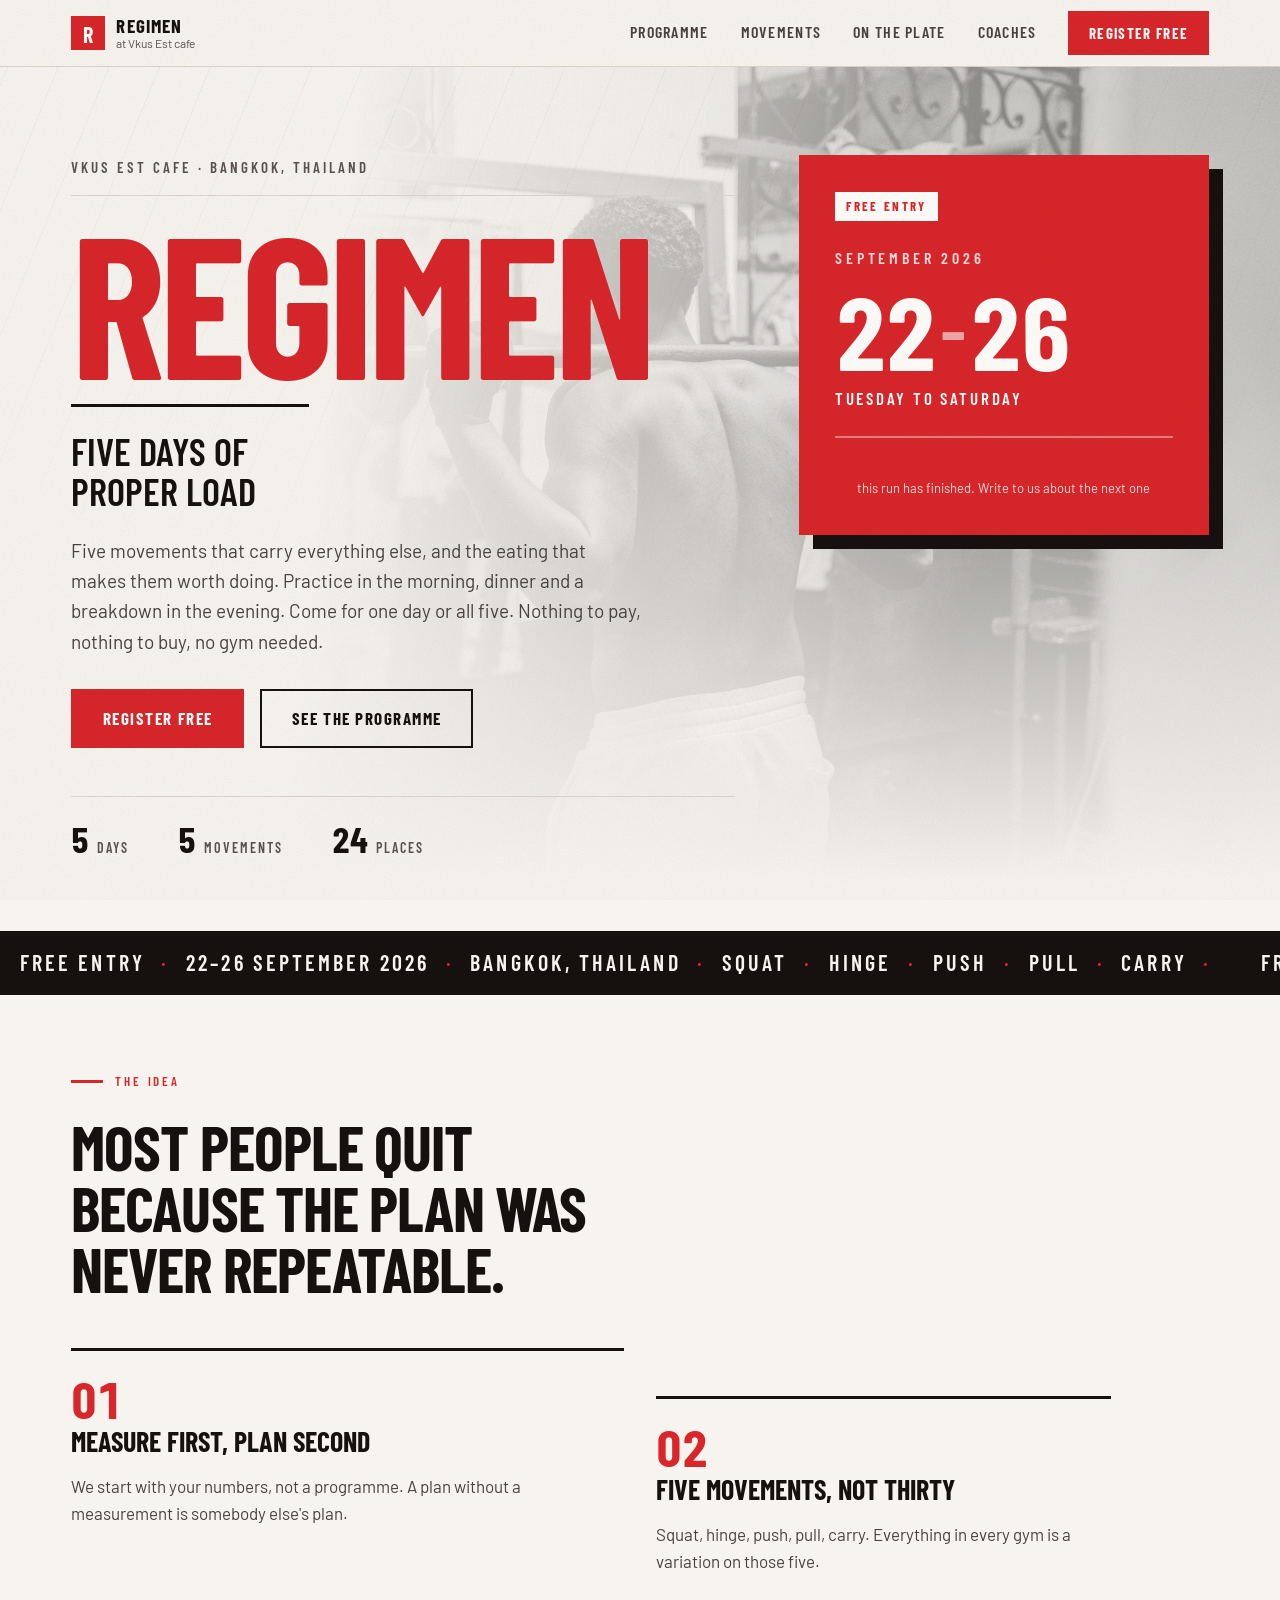
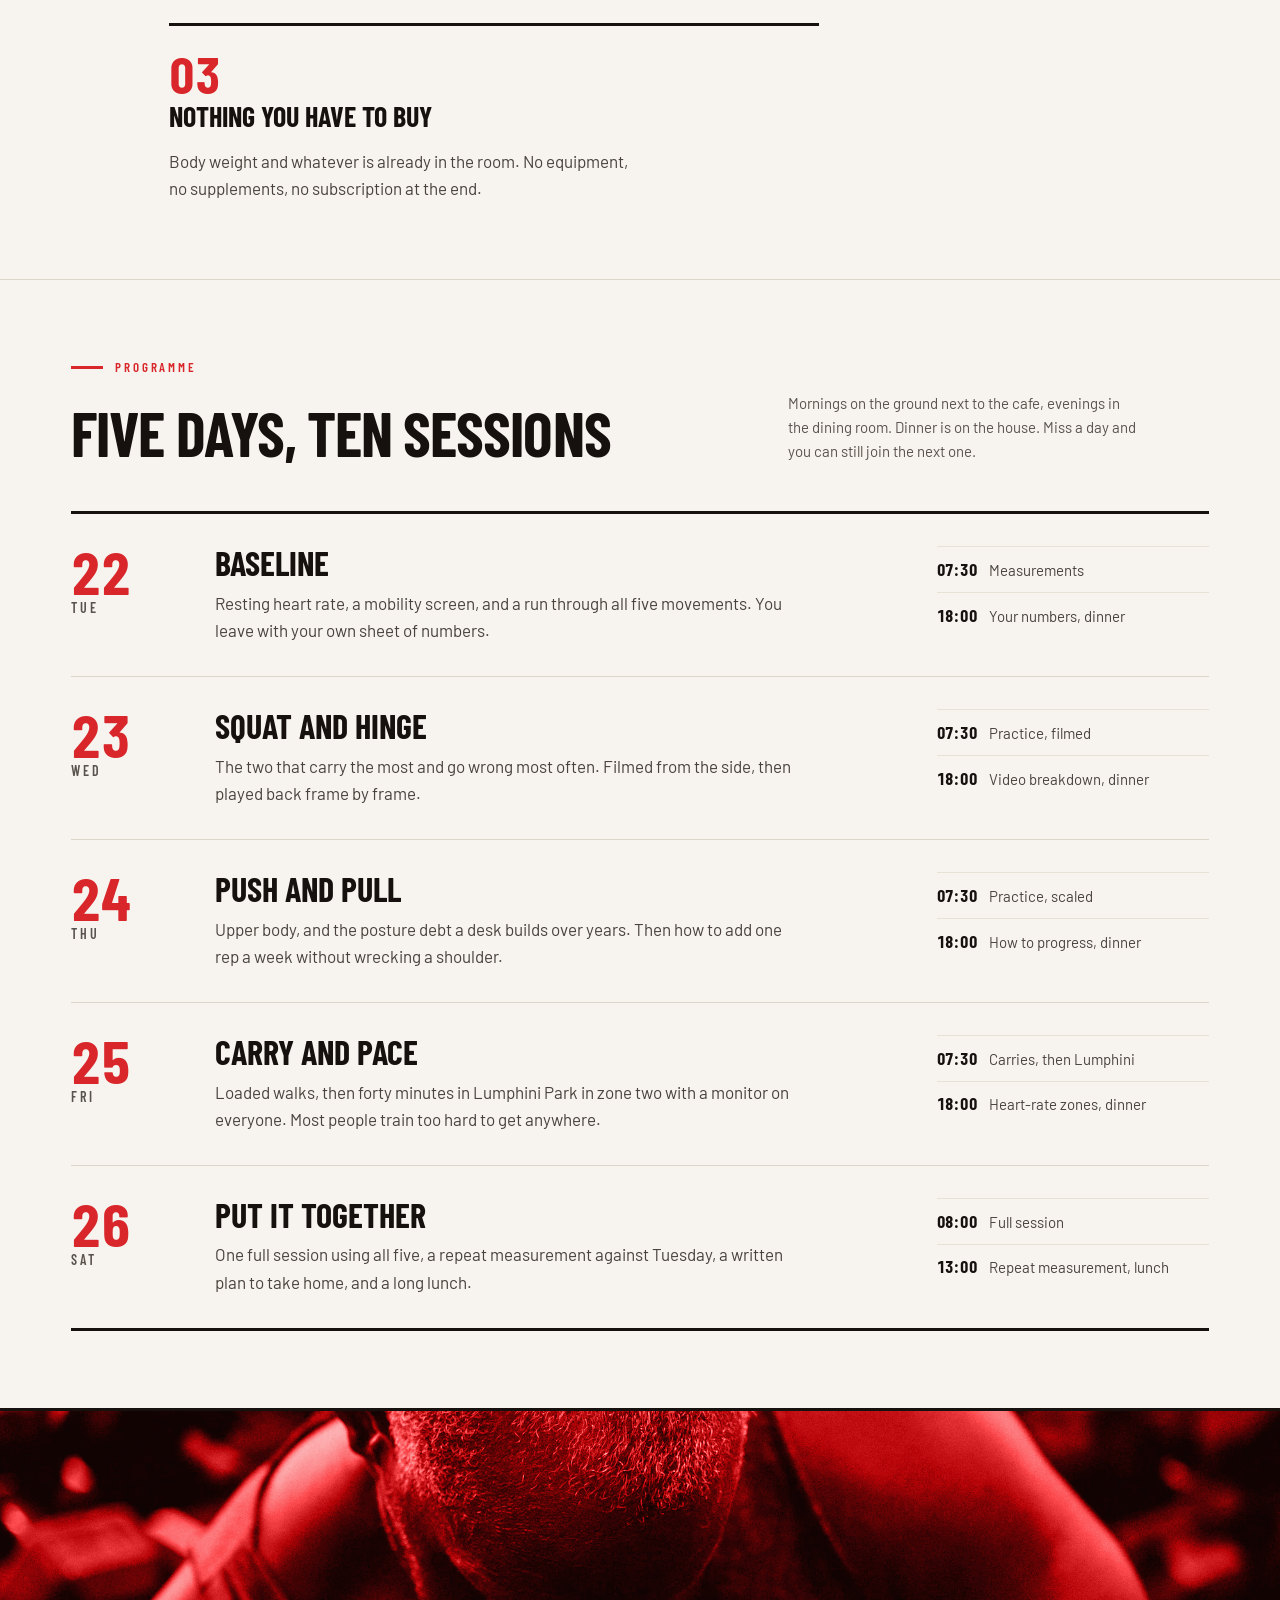
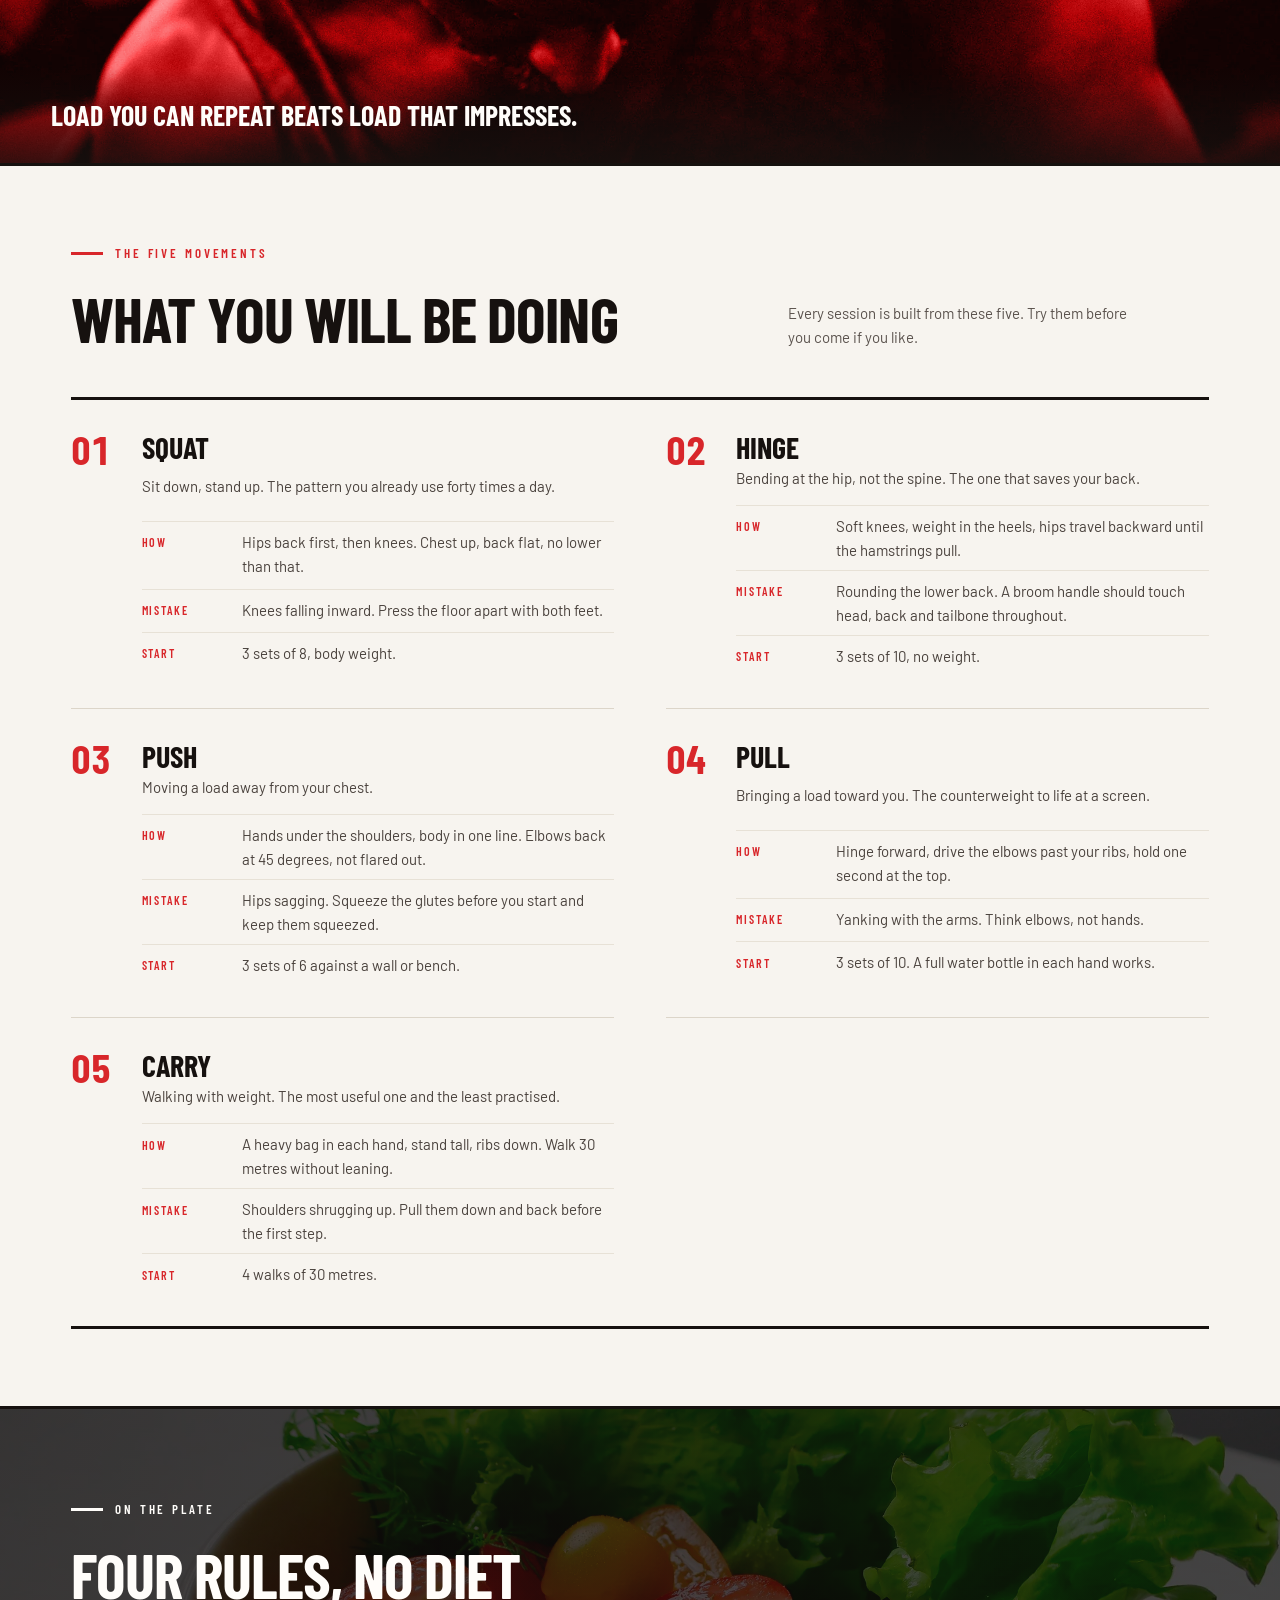
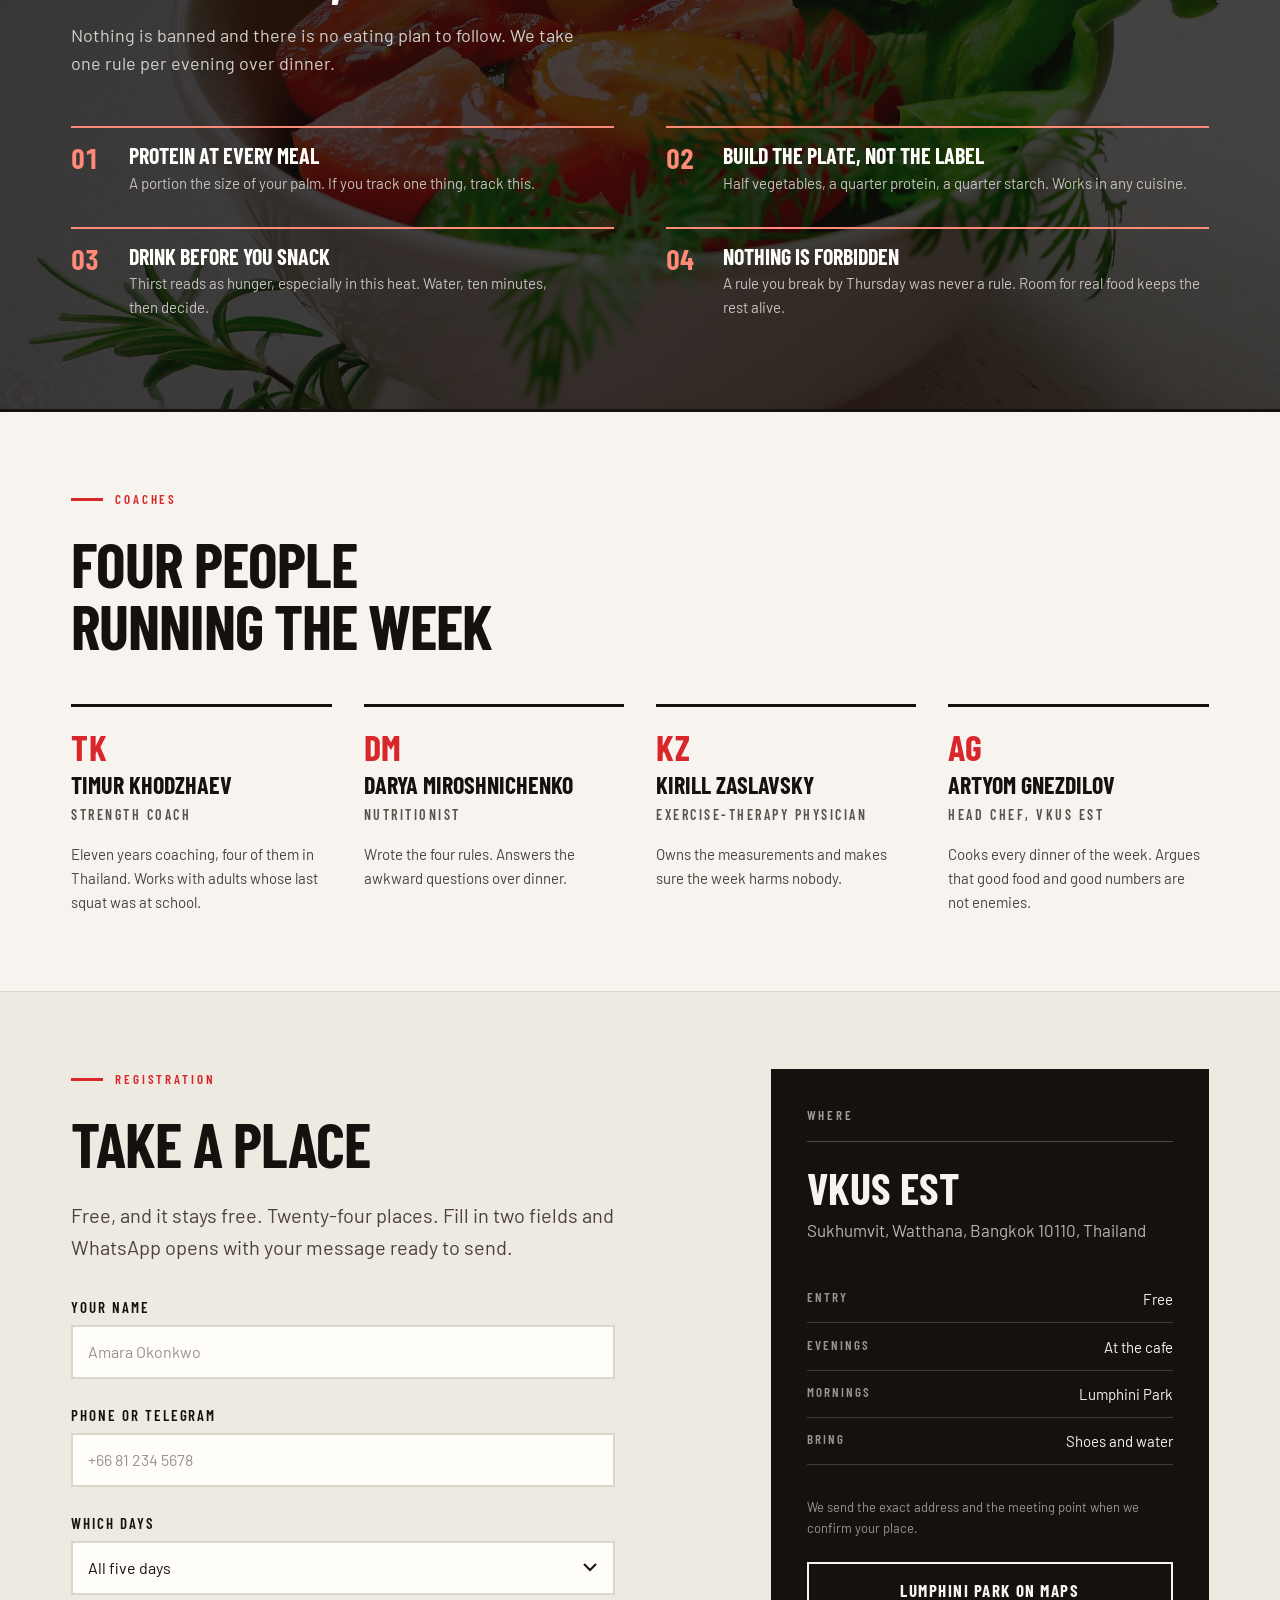
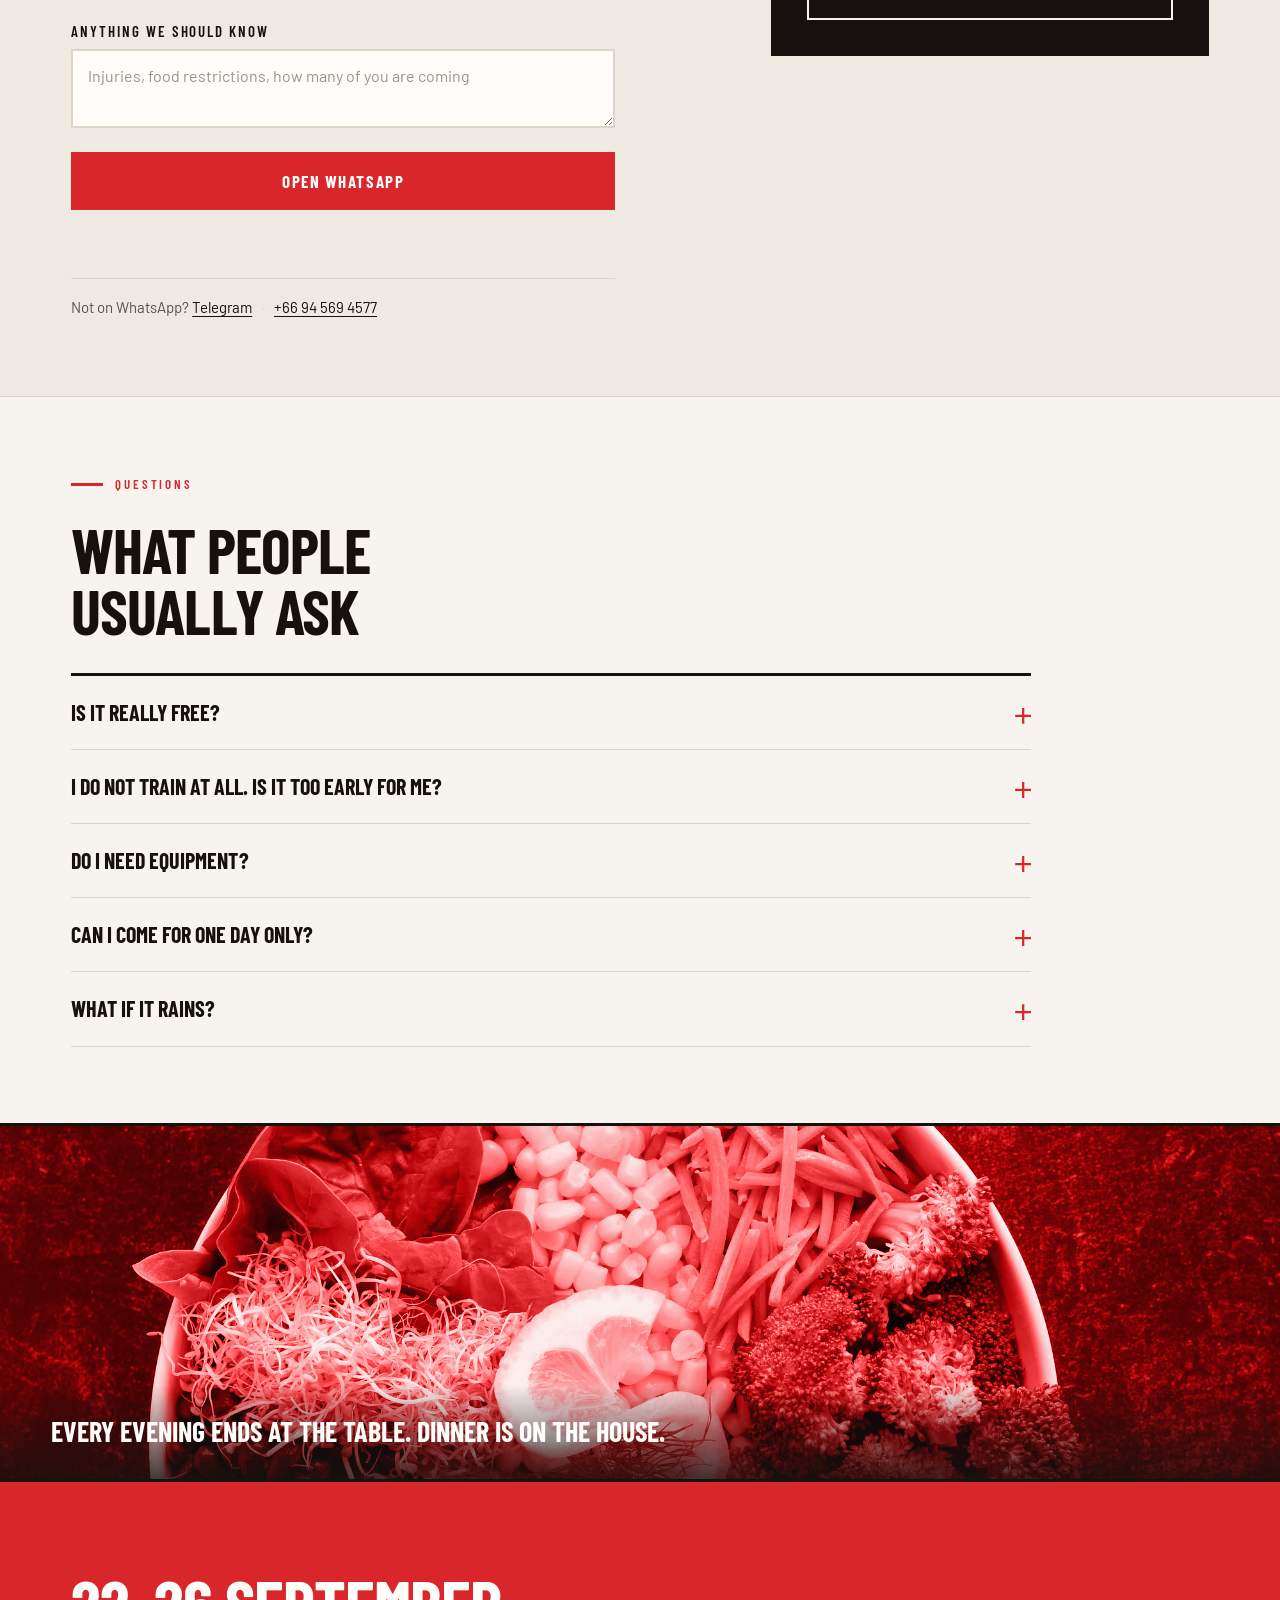
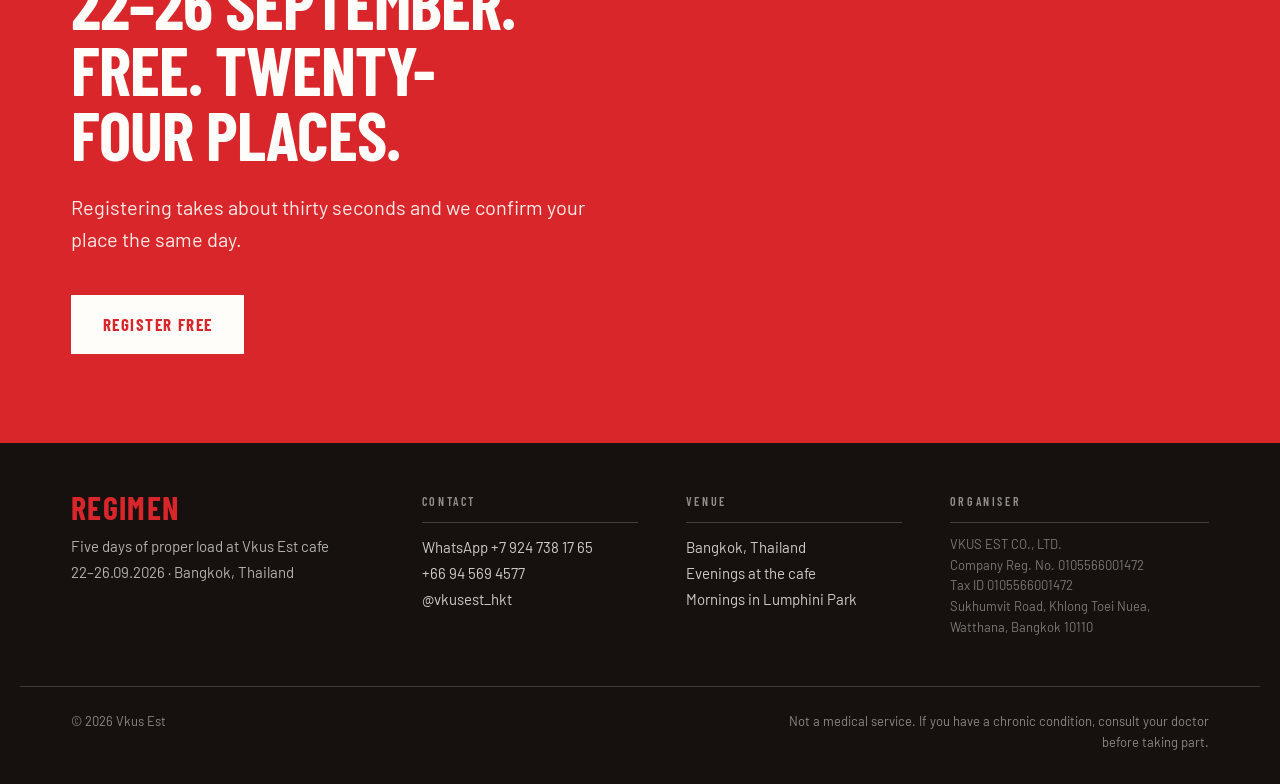
==== commit 97907850: "Shorter page, higher-resolution photography, Bangkok venue - Venue moved to Bangkok. Morning session" ====
--- a/index.html
+++ b/index.html
@@ -3,8 +3,8 @@
 <head>
 <meta charset="utf-8">
 <meta name="viewport" content="width=device-width, initial-scale=1">
-<title>REGIMEN · Five Days of Proper Load · 22–26 September · Vkus Est, Phuket</title>
-<meta name="description" content="REGIMEN is a free five-day week on training and eating properly. Five movements, five mornings, five dinners. 22–26 September 2026 at Vkus Est cafe, Chalong, Phuket. Register on WhatsApp.">
+<title>REGIMEN · Five Days of Proper Load · 22–26 September · Vkus Est, Bangkok</title>
+<meta name="description" content="REGIMEN is a free five-day week on training and eating properly. Five movements, five mornings, five dinners. 22–26 September 2026 at Vkus Est cafe, Bangkok. Register on WhatsApp.">
 <meta name="theme-color" content="#D8262A">
 <meta name="color-scheme" content="light">
 
@@ -13,9 +13,9 @@
      These three tags are the only place the public origin is hard-coded.
      Change them when the site moves to its own domain. -->
 <meta property="og:type" content="website">
-<meta property="og:site_name" content="Vkus Est · Chalong, Phuket">
+<meta property="og:site_name" content="Vkus Est · Bangkok">
 <meta property="og:title" content="REGIMEN · Five Days of Proper Load">
-<meta property="og:description" content="Free. 22–26 September 2026. Five movements, five mornings, five dinners at Vkus Est cafe, Chalong, Phuket.">
+<meta property="og:description" content="Free. 22–26 September 2026. Five movements, five mornings, five dinners at Vkus Est cafe, Bangkok.">
 <meta property="og:locale" content="en_US">
 <meta property="og:url" content="https://a1exxx.github.io/regimen-vkusest/">
 <meta property="og:image" content="https://a1exxx.github.io/regimen-vkusest/assets/og.png">
@@ -29,7 +29,6 @@
 <link rel="preconnect" href="https://fonts.googleapis.com">
 <link rel="preconnect" href="https://fonts.gstatic.com" crossorigin>
 <link href="https://fonts.googleapis.com/css2?family=Barlow+Condensed:wght@500;600;700&family=Barlow:wght@400;500;600;700&display=swap" rel="stylesheet">
-<link rel="preload" as="image" href="assets/img/hero.webp" fetchpriority="high">
 <link rel="stylesheet" href="assets/styles.css">
 </head>
 <body>
@@ -41,14 +40,10 @@
   <div class="shell topbar__in">
     <a class="brand" href="#top" aria-label="REGIMEN, back to top">
       <span class="brand__mark" aria-hidden="true">R</span>
-      <span class="brand__txt">
-        <b>REGIMEN</b>
-        <i>at Vkus Est cafe</i>
-      </span>
+      <span class="brand__txt"><b>REGIMEN</b><i>at Vkus Est cafe</i></span>
     </a>
 
     <nav class="topnav" aria-label="Section navigation">
-      <a href="#idea">The idea</a>
       <a href="#programme">Programme</a>
       <a href="#movements">Movements</a>
       <a href="#plate">On the plate</a>
@@ -64,28 +59,25 @@
   <!-- ══ HERO ══ -->
   <section class="hero">
     <div class="hero__photo" aria-hidden="true">
-      <img src="assets/img/hero.webp" alt="" width="1800" height="1200" fetchpriority="high">
+      <img src="assets/img/hero@1x.webp"
+           srcset="assets/img/hero@1x.webp 1200w, assets/img/hero.webp 2400w"
+           sizes="100vw" alt="" width="2400" height="1600" fetchpriority="high">
     </div>
 
     <div class="shell hero__grid">
       <div class="hero__lead reveal">
-        <p class="kicker">Vkus Est cafe · Chalong, Phuket</p>
-
+        <p class="kicker">Vkus Est cafe · Bangkok, Thailand</p>
         <h1 class="hero__ttl"><span class="hero__ttl-word">REGIMEN</span></h1>
-
         <p class="hero__sub">Five days of proper load</p>
-
         <p class="hero__body">
           Five movements that carry everything else, and the eating that makes them worth doing.
-          Practice in the morning, a breakdown and dinner in the evening. Come for one day or all
-          five. Nothing to pay, nothing to buy, no gym membership needed.
+          Practice in the morning, dinner and a breakdown in the evening. Come for one day or all
+          five. Nothing to pay, nothing to buy, no gym needed.
         </p>
-
         <div class="hero__cta">
           <a class="btn" href="#register">Register free</a>
           <a class="btn btn--ghost" href="#programme">See the programme</a>
         </div>
-
         <ul class="hero__facts">
           <li><b>5</b><span>days</span></li>
           <li><b>5</b><span>movements</span></li>
@@ -99,14 +91,13 @@
           <p class="datecard__mon">September 2026</p>
           <p class="datecard__num"><span>22</span><em>–</em><span>26</span></p>
           <p class="datecard__dow">Tuesday to Saturday</p>
-
           <div class="cdown" id="cdown" aria-live="polite">
             <div class="cdown__cell"><b data-cd="d">–</b><span>d</span></div>
             <div class="cdown__cell"><b data-cd="h">–</b><span>h</span></div>
             <div class="cdown__cell"><b data-cd="m">–</b><span>m</span></div>
             <div class="cdown__cell"><b data-cd="s">–</b><span>s</span></div>
           </div>
-          <p class="cdown__note" id="cdownNote">until the first session, 07:30 Phuket time</p>
+          <p class="cdown__note" id="cdownNote">until the first session, 07:30 Bangkok time</p>
         </div>
       </aside>
     </div>
@@ -115,48 +106,32 @@
   <!-- ══ MARQUEE ══ -->
   <div class="marq" aria-hidden="true">
     <div class="marq__track">
-      <span class="marq__seq">FREE ENTRY <i>·</i> 22–26 SEPTEMBER 2026 <i>·</i> CHALONG, PHUKET <i>·</i> SQUAT <i>·</i> HINGE <i>·</i> PUSH <i>·</i> PULL <i>·</i> CARRY <i>·</i></span>
-      <span class="marq__seq">FREE ENTRY <i>·</i> 22–26 SEPTEMBER 2026 <i>·</i> CHALONG, PHUKET <i>·</i> SQUAT <i>·</i> HINGE <i>·</i> PUSH <i>·</i> PULL <i>·</i> CARRY <i>·</i></span>
+      <span class="marq__seq">FREE ENTRY <i>·</i> 22–26 SEPTEMBER 2026 <i>·</i> BANGKOK, THAILAND <i>·</i> SQUAT <i>·</i> HINGE <i>·</i> PUSH <i>·</i> PULL <i>·</i> CARRY <i>·</i></span>
+      <span class="marq__seq">FREE ENTRY <i>·</i> 22–26 SEPTEMBER 2026 <i>·</i> BANGKOK, THAILAND <i>·</i> SQUAT <i>·</i> HINGE <i>·</i> PUSH <i>·</i> PULL <i>·</i> CARRY <i>·</i></span>
     </div>
   </div>
 
   <!-- ══ IDEA ══ -->
-  <section class="sec sec--idea" id="idea">
+  <section class="sec sec--idea">
     <div class="shell">
       <p class="eyebrow reveal"><span>The idea</span></p>
       <h2 class="sec__ttl reveal">Most people quit because the plan was never repeatable.</h2>
-      <p class="sec__intro reveal">
-        Not because they are lazy. Five days to find the amount of work you will still be doing in
-        a month, in three, in a year, and to learn the handful of movements everything else is
-        built from.
-      </p>
 
       <div class="tenets">
         <article class="tenet tenet--a reveal">
           <p class="tenet__n" aria-hidden="true">01</p>
           <h3>Measure first, plan second</h3>
-          <p>
-            We start with your numbers: resting heart rate, how your joints actually move, how you
-            actually eat. A plan without a measurement is somebody else's plan.
-          </p>
-        </article>
-
+          <p>We start with your numbers, not a programme. A plan without a measurement is somebody else's plan.</p>
+        </article>
         <article class="tenet tenet--b reveal">
           <p class="tenet__n" aria-hidden="true">02</p>
           <h3>Five movements, not thirty</h3>
-          <p>
-            Squat, hinge, push, pull, carry. Everything in every gym is a variation on those five.
-            Learn them properly once and the rest is detail.
-          </p>
-        </article>
-
+          <p>Squat, hinge, push, pull, carry. Everything in every gym is a variation on those five.</p>
+        </article>
         <article class="tenet tenet--c reveal">
           <p class="tenet__n" aria-hidden="true">03</p>
           <h3>Nothing you have to buy</h3>
-          <p>
-            Every session runs on body weight and whatever is already in the room. No equipment, no
-            supplements, no subscription waiting at the end of the week.
-          </p>
+          <p>Body weight and whatever is already in the room. No equipment, no supplements, no subscription at the end.</p>
         </article>
       </div>
     </div>
@@ -172,7 +147,7 @@
         </div>
         <p class="sec__note">
           Mornings on the ground next to the cafe, evenings in the dining room. Dinner is on the
-          house both times. Miss a day and you can still join the next one.
+          house. Miss a day and you can still join the next one.
         </p>
       </div>
 
@@ -181,80 +156,55 @@
           <div class="day__date"><b>22</b><span>Tue</span></div>
           <div class="day__body">
             <h3 class="day__name">Baseline</h3>
-            <p class="day__desc">
-              Where you actually are. Resting heart rate, a joint-by-joint mobility screen, and a
-              run through all five movements so we can see which ones your body already owns. You
-              leave with your own sheet of numbers, not a shared handout.
-            </p>
+            <p class="day__desc">Resting heart rate, a mobility screen, and a run through all five movements. You leave with your own sheet of numbers.</p>
           </div>
           <div class="day__slots">
-            <p><b>07:30</b> <span>Measurements and movement screen</span></p>
-            <p><b>18:00</b> <span>Reading your numbers, dinner</span></p>
-          </div>
-        </li>
-
+            <p><b>07:30</b> <span>Measurements</span></p>
+            <p><b>18:00</b> <span>Your numbers, dinner</span></p>
+          </div>
+        </li>
         <li class="day reveal">
           <div class="day__date"><b>23</b><span>Wed</span></div>
           <div class="day__body">
             <h3 class="day__name">Squat and hinge</h3>
-            <p class="day__desc">
-              The two that carry the most weight and go wrong the most often. We film every person
-              from the side, then play it back and show you the exact frame where the back gives
-              out. Most knee pain starts in how you enter the squat, not in the squat itself.
-            </p>
+            <p class="day__desc">The two that carry the most and go wrong most often. Filmed from the side, then played back frame by frame.</p>
           </div>
           <div class="day__slots">
             <p><b>07:30</b> <span>Practice, filmed</span></p>
             <p><b>18:00</b> <span>Video breakdown, dinner</span></p>
           </div>
         </li>
-
         <li class="day reveal">
           <div class="day__date"><b>24</b><span>Thu</span></div>
           <div class="day__body">
             <h3 class="day__name">Push and pull</h3>
-            <p class="day__desc">
-              Upper body, and the posture debt a desk builds up over years. Press-ups scaled to
-              whatever height you need today, rows with anything that has a handle. Then the part
-              nobody teaches: how to add one rep a week without wrecking a shoulder.
-            </p>
+            <p class="day__desc">Upper body, and the posture debt a desk builds over years. Then how to add one rep a week without wrecking a shoulder.</p>
           </div>
           <div class="day__slots">
-            <p><b>07:30</b> <span>Practice, scaled per person</span></p>
+            <p><b>07:30</b> <span>Practice, scaled</span></p>
             <p><b>18:00</b> <span>How to progress, dinner</span></p>
           </div>
         </li>
-
         <li class="day reveal">
           <div class="day__date"><b>25</b><span>Fri</span></div>
           <div class="day__body">
             <h3 class="day__name">Carry and pace</h3>
-            <p class="day__desc">
-              Loaded walks first, because carrying is the most useful thing on this list and the
-              least practised. Then forty minutes along Chalong in zone two, heart-rate monitor on
-              everyone, to show what an easy effort actually feels like. Most people train too hard
-              to get anywhere.
-            </p>
+            <p class="day__desc">Loaded walks, then forty minutes in Lumphini Park in zone two with a monitor on everyone. Most people train too hard to get anywhere.</p>
           </div>
           <div class="day__slots">
-            <p><b>07:30</b> <span>Carries, then zone two</span></p>
+            <p><b>07:30</b> <span>Carries, then Lumphini</span></p>
             <p><b>18:00</b> <span>Heart-rate zones, dinner</span></p>
           </div>
         </li>
-
         <li class="day reveal day--last">
           <div class="day__date"><b>26</b><span>Sat</span></div>
           <div class="day__body">
             <h3 class="day__name">Put it together</h3>
-            <p class="day__desc">
-              One full session using all five movements, the way your week should look from now on.
-              Then a repeat measurement against Tuesday, a written plan you can take home, and the
-              long lunch this whole thing was built around.
-            </p>
+            <p class="day__desc">One full session using all five, a repeat measurement against Tuesday, a written plan to take home, and a long lunch.</p>
           </div>
           <div class="day__slots">
-            <p><b>08:00</b> <span>Full session, all five</span></p>
-            <p><b>13:00</b> <span>Repeat measurement, long lunch</span></p>
+            <p><b>08:00</b> <span>Full session</span></p>
+            <p><b>13:00</b> <span>Repeat measurement, lunch</span></p>
           </div>
         </li>
       </ol>
@@ -263,7 +213,10 @@
 
   <!-- ══ PHOTO BAND ══ -->
   <figure class="band duo reveal">
-    <img src="assets/img/strength.webp" alt="A man working through a controlled dumbbell curl on a bench" width="1400" height="933" loading="lazy">
+    <img src="assets/img/strength@1x.webp"
+         srcset="assets/img/strength@1x.webp 1000w, assets/img/strength.webp 2000w"
+         sizes="100vw" alt="A man working through a controlled dumbbell curl on a bench"
+         width="2000" height="1333" loading="lazy">
     <figcaption class="band__cap"><span>Load you can repeat beats load that impresses.</span></figcaption>
   </figure>
 
@@ -273,126 +226,105 @@
       <div class="sec__head reveal">
         <div>
           <p class="eyebrow"><span>The five movements</span></p>
-          <h2 class="sec__ttl">What you will actually be doing</h2>
+          <h2 class="sec__ttl">What you will be doing</h2>
         </div>
-        <p class="sec__note">
-          Every session is built from these five. Here is each one, how to do it, and the mistake
-          almost everybody makes. Try them before you come if you like.
-        </p>
+        <p class="sec__note">Every session is built from these five. Try them before you come if you like.</p>
       </div>
 
       <ol class="moves">
         <li class="move reveal">
           <p class="move__n" aria-hidden="true">01</p>
-          <div class="move__body">
-            <h3>Squat</h3>
-            <p class="move__what">Sit down, stand up. The pattern you already use forty times a day without noticing.</p>
-            <dl class="move__meta">
-              <div><dt>How</dt><dd>Feet shoulder width, toes turned slightly out. Push the hips back first, then bend the knees. Chest stays up. Go as low as you can keep a flat back, no lower.</dd></div>
-              <div><dt>Usual mistake</dt><dd>Knees falling inward as you stand up. Fix it by pressing the floor apart with both feet.</dd></div>
-              <div><dt>Start at</dt><dd>3 sets of 8, body weight, arms out in front for balance.</dd></div>
-            </dl>
-          </div>
+          <h3>Squat</h3>
+          <p class="move__what">Sit down, stand up. The pattern you already use forty times a day.</p>
+          <dl class="move__meta">
+            <div><dt>How</dt><dd>Hips back first, then knees. Chest up, back flat, no lower than that.</dd></div>
+            <div><dt>Mistake</dt><dd>Knees falling inward. Press the floor apart with both feet.</dd></div>
+            <div><dt>Start</dt><dd>3 sets of 8, body weight.</dd></div>
+          </dl>
         </li>
 
         <li class="move reveal">
           <p class="move__n" aria-hidden="true">02</p>
-          <div class="move__body">
-            <h3>Hinge</h3>
-            <p class="move__what">Bending at the hip instead of the spine. The one that saves your back when you pick a child up off the floor.</p>
-            <dl class="move__meta">
-              <div><dt>How</dt><dd>Soft knees, weight in the heels. Push the hips backward until you feel the hamstrings pull. Spine stays one straight line from the top of the head to the tailbone.</dd></div>
-              <div><dt>Usual mistake</dt><dd>Rounding the lower back. Hold a broom handle along your spine: it should touch head, upper back and tailbone the whole way down.</dd></div>
-              <div><dt>Start at</dt><dd>3 sets of 10, no weight at all.</dd></div>
-            </dl>
-          </div>
+          <h3>Hinge</h3>
+          <p class="move__what">Bending at the hip, not the spine. The one that saves your back.</p>
+          <dl class="move__meta">
+            <div><dt>How</dt><dd>Soft knees, weight in the heels, hips travel backward until the hamstrings pull.</dd></div>
+            <div><dt>Mistake</dt><dd>Rounding the lower back. A broom handle should touch head, back and tailbone throughout.</dd></div>
+            <div><dt>Start</dt><dd>3 sets of 10, no weight.</dd></div>
+          </dl>
         </li>
 
         <li class="move reveal">
           <p class="move__n" aria-hidden="true">03</p>
-          <div class="move__body">
-            <h3>Push</h3>
-            <p class="move__what">Moving a load away from your chest. Everything from a press-up to closing a heavy door.</p>
-            <dl class="move__meta">
-              <div><dt>How</dt><dd>Hands under the shoulders, body in one line from heels to head. Elbows travel backward at roughly 45 degrees, not flared straight out to the sides.</dd></div>
-              <div><dt>Usual mistake</dt><dd>Hips sagging toward the floor halfway through. Squeeze the glutes before you start and keep them squeezed.</dd></div>
-              <div><dt>Start at</dt><dd>3 sets of 6 with hands on a bench or a wall. Lower the surface a little each week.</dd></div>
-            </dl>
-          </div>
+          <h3>Push</h3>
+          <p class="move__what">Moving a load away from your chest.</p>
+          <dl class="move__meta">
+            <div><dt>How</dt><dd>Hands under the shoulders, body in one line. Elbows back at 45 degrees, not flared out.</dd></div>
+            <div><dt>Mistake</dt><dd>Hips sagging. Squeeze the glutes before you start and keep them squeezed.</dd></div>
+            <div><dt>Start</dt><dd>3 sets of 6 against a wall or bench.</dd></div>
+          </dl>
         </li>
 
         <li class="move reveal">
           <p class="move__n" aria-hidden="true">04</p>
-          <div class="move__body">
-            <h3>Pull</h3>
-            <p class="move__what">Bringing a load toward you. The counterweight to a life spent leaning forward at a screen.</p>
-            <dl class="move__meta">
-              <div><dt>How</dt><dd>Hinge forward, then drive the elbows back past your ribs and squeeze the shoulder blades together. Hold for one full second at the top before you lower.</dd></div>
-              <div><dt>Usual mistake</dt><dd>Yanking with the arms and never moving the shoulder blades. Think about the elbows, not the hands.</dd></div>
-              <div><dt>Start at</dt><dd>3 sets of 10 with anything weighted. A full water bottle in each hand is enough to learn the pattern.</dd></div>
-            </dl>
-          </div>
+          <h3>Pull</h3>
+          <p class="move__what">Bringing a load toward you. The counterweight to life at a screen.</p>
+          <dl class="move__meta">
+            <div><dt>How</dt><dd>Hinge forward, drive the elbows past your ribs, hold one second at the top.</dd></div>
+            <div><dt>Mistake</dt><dd>Yanking with the arms. Think elbows, not hands.</dd></div>
+            <div><dt>Start</dt><dd>3 sets of 10. A full water bottle in each hand works.</dd></div>
+          </dl>
         </li>
 
         <li class="move reveal move--last">
           <p class="move__n" aria-hidden="true">05</p>
-          <div class="move__body">
-            <h3>Carry</h3>
-            <p class="move__what">Walking with weight. The most useful thing on this list and the one nobody practises.</p>
-            <dl class="move__meta">
-              <div><dt>How</dt><dd>A heavy bag in each hand, stand tall, ribs pulled down, shoulders back. Walk 30 to 40 metres without leaning to either side, then put them down under control.</dd></div>
-              <div><dt>Usual mistake</dt><dd>Letting the shoulders shrug up toward the ears. Pull them down and back before the first step and hold them there.</dd></div>
-              <div><dt>Start at</dt><dd>4 walks of 30 metres, resting as long as you need between them.</dd></div>
-            </dl>
-          </div>
+          <h3>Carry</h3>
+          <p class="move__what">Walking with weight. The most useful one and the least practised.</p>
+          <dl class="move__meta">
+            <div><dt>How</dt><dd>A heavy bag in each hand, stand tall, ribs down. Walk 30 metres without leaning.</dd></div>
+            <div><dt>Mistake</dt><dd>Shoulders shrugging up. Pull them down and back before the first step.</dd></div>
+            <div><dt>Start</dt><dd>4 walks of 30 metres.</dd></div>
+          </dl>
         </li>
       </ol>
     </div>
   </section>
 
-  <!-- ══ ON THE PLATE ══ -->
-  <section class="sec sec--plate" id="plate">
-    <div class="shell plate__grid">
-      <div class="plate__side reveal">
-        <p class="eyebrow"><span>On the plate</span></p>
+  <!-- ══ ON THE PLATE — food photograph carries the section ══ -->
+  <section class="plate" id="plate">
+    <div class="plate__bg" aria-hidden="true">
+      <img src="assets/img/plate-bg@1x.webp"
+           srcset="assets/img/plate-bg@1x.webp 1100w, assets/img/plate-bg.webp 2200w"
+           sizes="100vw" alt="" width="2200" height="1238" loading="lazy">
+    </div>
+
+    <div class="shell plate__in">
+      <div class="plate__head reveal">
+        <p class="eyebrow eyebrow--light"><span>On the plate</span></p>
         <h2 class="sec__ttl">Four rules, no diet</h2>
-        <p class="sec__intro">
-          There is no eating plan to follow and nothing gets banned. Four rules cover almost all of
-          it, and we go through one of them over dinner each evening.
-        </p>
-        <figure class="plate__photo duo">
-          <img src="assets/img/nutrition.webp" alt="Vegetables falling into a bowl against a dark background" width="1400" height="933" loading="lazy">
-        </figure>
+        <p class="plate__intro">Nothing is banned and there is no eating plan to follow. We take one rule per evening over dinner.</p>
       </div>
 
       <ol class="rules reveal">
         <li class="rule">
           <p class="rule__n" aria-hidden="true">01</p>
-          <div class="rule__body">
-            <h3>Protein at every meal</h3>
-            <p>A portion about the size of your palm. If you only ever track one thing, track this one, because it is what makes the training count for anything.</p>
-          </div>
+          <h3>Protein at every meal</h3>
+          <p>A portion the size of your palm. If you track one thing, track this.</p>
         </li>
         <li class="rule">
           <p class="rule__n" aria-hidden="true">02</p>
-          <div class="rule__body">
-            <h3>Build the plate, not the label</h3>
-            <p>Half of it vegetables, a quarter protein, a quarter something starchy. That works in any cuisine, in any restaurant, without reading a single package.</p>
-          </div>
+          <h3>Build the plate, not the label</h3>
+          <p>Half vegetables, a quarter protein, a quarter starch. Works in any cuisine.</p>
         </li>
         <li class="rule">
           <p class="rule__n" aria-hidden="true">03</p>
-          <div class="rule__body">
-            <h3>Drink before you snack</h3>
-            <p>Thirst reads as hunger far more often than people expect, especially in this climate. Have a glass of water, wait ten minutes, then decide.</p>
-          </div>
+          <h3>Drink before you snack</h3>
+          <p>Thirst reads as hunger, especially in this heat. Water, ten minutes, then decide.</p>
         </li>
         <li class="rule">
           <p class="rule__n" aria-hidden="true">04</p>
-          <div class="rule__body">
-            <h3>Nothing is forbidden</h3>
-            <p>A rule you have already broken by Thursday was never a rule. Leaving room for the food you like is what makes the other three survive past week two.</p>
-          </div>
+          <h3>Nothing is forbidden</h3>
+          <p>A rule you break by Thursday was never a rule. Room for real food keeps the rest alive.</p>
         </li>
       </ol>
     </div>
@@ -409,28 +341,25 @@
           <p class="coach__mono" aria-hidden="true">TK</p>
           <h3 class="coach__name">Timur Khodzhaev</h3>
           <p class="coach__role">Strength coach</p>
-          <p class="coach__bio">Eleven years coaching, four of them on Phuket. Works mostly with adults whose last squat was at school.</p>
-        </article>
-
-        <article class="coach reveal coach--off">
+          <p class="coach__bio">Eleven years coaching, four of them in Thailand. Works with adults whose last squat was at school.</p>
+        </article>
+        <article class="coach reveal">
           <p class="coach__mono" aria-hidden="true">DM</p>
           <h3 class="coach__name">Darya Miroshnichenko</h3>
           <p class="coach__role">Nutritionist</p>
-          <p class="coach__bio">Has worked with families on Phuket since 2021. Wrote the four rules and answers the awkward questions over dinner.</p>
-        </article>
-
+          <p class="coach__bio">Wrote the four rules. Answers the awkward questions over dinner.</p>
+        </article>
         <article class="coach reveal">
           <p class="coach__mono" aria-hidden="true">KZ</p>
           <h3 class="coach__name">Kirill Zaslavsky</h3>
           <p class="coach__role">Exercise-therapy physician</p>
-          <p class="coach__bio">Specialises in returning to load after injury and long breaks. Owns the measurements and makes sure the week harms nobody.</p>
-        </article>
-
-        <article class="coach reveal coach--off">
+          <p class="coach__bio">Owns the measurements and makes sure the week harms nobody.</p>
+        </article>
+        <article class="coach reveal">
           <p class="coach__mono" aria-hidden="true">AG</p>
           <h3 class="coach__name">Artyom Gnezdilov</h3>
           <p class="coach__role">Head chef, Vkus Est</p>
-          <p class="coach__bio">Eight years at the stove, three of them here. Cooks every dinner of the week and argues that good food and good numbers are not enemies.</p>
+          <p class="coach__bio">Cooks every dinner of the week. Argues that good food and good numbers are not enemies.</p>
         </article>
       </div>
     </div>
@@ -443,9 +372,8 @@
         <p class="eyebrow"><span>Registration</span></p>
         <h2 class="sec__ttl">Take a place</h2>
         <p class="sec__intro">
-          Free, and it stays free. Twenty-four places, because one coach cannot fix technique for
-          thirty people at once. Fill in two fields and WhatsApp opens with your message ready to
-          send.
+          Free, and it stays free. Twenty-four places. Fill in two fields and WhatsApp opens with
+          your message ready to send.
         </p>
 
         <form id="bookForm" novalidate>
@@ -458,7 +386,6 @@
           <div class="field">
             <label for="fPhone">Phone or Telegram</label>
             <input type="tel" id="fPhone" name="phone" autocomplete="tel" inputmode="tel" required placeholder="+66 81 234 5678">
-            <p class="field__hint">A fallback in case WhatsApp does not reach us.</p>
             <p class="field__err" id="errPhone" role="alert" hidden>We need a number or a handle, at least 6 characters.</p>
           </div>
 
@@ -476,7 +403,7 @@
 
           <div class="field">
             <label for="fNote">Anything we should know</label>
-            <textarea id="fNote" name="note" rows="3" placeholder="Injuries, food restrictions, how many of you are coming"></textarea>
+            <textarea id="fNote" name="note" rows="2" placeholder="Injuries, food restrictions, how many of you are coming"></textarea>
           </div>
 
           <button class="btn btn--full" type="submit">Open WhatsApp</button>
@@ -494,15 +421,16 @@
       <aside class="book__where reveal">
         <h3 class="where__ttl">Where</h3>
         <p class="where__place">Vkus Est</p>
-        <p class="where__addr">Chalong, Mueang Phuket, Phuket 83130, Thailand</p>
+        <!-- OWNER: street address still to be confirmed. Only the city is set. -->
+        <p class="where__addr">Sukhumvit, Watthana, Bangkok 10110, Thailand</p>
         <dl class="where__meta">
           <div><dt>Entry</dt><dd>Free</dd></div>
-          <div><dt>Hours</dt><dd>12:00–21:00</dd></div>
-          <div><dt>Second venue</dt><dd>Ko Kaeo</dd></div>
-          <div><dt>With kids</dt><dd>Play corner on site</dd></div>
+          <div><dt>Evenings</dt><dd>At the cafe</dd></div>
+          <div><dt>Mornings</dt><dd>Lumphini Park</dd></div>
           <div><dt>Bring</dt><dd>Shoes and water</dd></div>
         </dl>
-        <a class="btn btn--ghost btn--full" href="https://maps.app.goo.gl/KBHGr32JQmmATkWw7" target="_blank" rel="noopener">Open in Maps</a>
+        <p class="where__note">We send the exact address and the meeting point when we confirm your place.</p>
+        <a class="btn btn--ghost btn--full" href="https://www.google.com/maps/search/?api=1&amp;query=Lumphini+Park+Bangkok" target="_blank" rel="noopener">Lumphini Park on Maps</a>
       </aside>
     </div>
   </section>
@@ -516,27 +444,23 @@
       <div class="faq reveal">
         <details>
           <summary>Is it really free?</summary>
-          <p>Yes, dinner included. The cafe is hosting it, there is no ticket, and nothing is sold to you at the end of the week. The only limit is twenty-four places.</p>
+          <p>Yes, dinner included. The cafe is hosting it, there is no ticket, and nothing is sold to you at the end. The only limit is twenty-four places.</p>
         </details>
         <details>
           <summary>I do not train at all. Is it too early for me?</summary>
           <p>That is the main audience. Every movement has an easier version, all of it runs on body weight, and the physician reviews your measurements before you lift anything.</p>
         </details>
         <details>
-          <summary>Do I need any equipment?</summary>
-          <p>Shoes you can move in and a bottle of water. That is the whole list. Everything else is either body weight or provided.</p>
-        </details>
-        <details>
-          <summary>What language is it in?</summary>
-          <p>English throughout, and all handouts are in English. Some of the coaches also speak Russian and Thai if that is easier for you one to one.</p>
+          <summary>Do I need equipment?</summary>
+          <p>Shoes you can move in and a bottle of water. That is the whole list.</p>
         </details>
         <details>
           <summary>Can I come for one day only?</summary>
-          <p>Yes. Each day stands on its own. Tuesday and Saturday are the measurement days, so those two are the pair worth doing together if you want a before and after.</p>
+          <p>Yes. Each day stands on its own. Tuesday and Saturday are the measurement days, so those two are the pair worth doing together.</p>
         </details>
         <details>
-          <summary>What happens if it rains?</summary>
-          <p>September on Phuket means rain and we planned around it. Heavy rain moves the morning session under the cafe terrace roof. Shorter format, but it still happens.</p>
+          <summary>What if it rains?</summary>
+          <p>September in Bangkok means rain and we planned around it. Heavy rain moves the morning session under the terrace roof.</p>
         </details>
       </div>
     </div>
@@ -544,7 +468,10 @@
 
   <!-- ══ PHOTO BAND ══ -->
   <figure class="band duo reveal">
-    <img src="assets/img/table.webp" alt="Two people tossing a large salad together at a wooden table" width="1400" height="933" loading="lazy">
+    <img src="assets/img/food@1x.webp"
+         srcset="assets/img/food@1x.webp 1000w, assets/img/food.webp 2000w"
+         sizes="100vw" alt="A bowl of vegetables, beans, corn and rice photographed from above"
+         width="2000" height="1333" loading="lazy">
     <figcaption class="band__cap"><span>Every evening ends at the table. Dinner is on the house.</span></figcaption>
   </figure>
 
@@ -552,10 +479,7 @@
   <section class="cta">
     <div class="shell cta__in reveal">
       <h2 class="cta__ttl">22–26 September. Free. Twenty-four places.</h2>
-      <p class="cta__sub">
-        Five movements, five mornings, five dinners. Registering takes about thirty seconds and we
-        confirm your place the same day.
-      </p>
+      <p class="cta__sub">Registering takes about thirty seconds and we confirm your place the same day.</p>
       <a class="btn btn--inv" href="#register">Register free</a>
     </div>
   </section>
@@ -567,7 +491,7 @@
     <div class="foot__col">
       <p class="foot__brand">REGIMEN</p>
       <p class="foot__line">Five days of proper load at Vkus Est cafe</p>
-      <p class="foot__line">22–26.09.2026 · Chalong, Phuket</p>
+      <p class="foot__line">22–26.09.2026 · Bangkok, Thailand</p>
     </div>
 
     <div class="foot__col">
@@ -578,10 +502,10 @@
     </div>
 
     <div class="foot__col">
-      <p class="foot__h">Cafe</p>
-      <p>Chalong · Ko Kaeo</p>
-      <p>Daily 12:00–21:00</p>
-      <p><a href="https://maps.app.goo.gl/KBHGr32JQmmATkWw7" target="_blank" rel="noopener">Google Maps</a></p>
+      <p class="foot__h">Venue</p>
+      <p>Bangkok, Thailand</p>
+      <p>Evenings at the cafe</p>
+      <p>Mornings in Lumphini Park</p>
     </div>
 
     <!-- OWNER: the four lines below are invented stand-ins that look plausible,
@@ -590,9 +514,9 @@
     <div class="foot__col">
       <p class="foot__h">Organiser</p>
       <p class="foot__ph">VKUS EST CO., LTD.</p>
-      <p class="foot__ph">Company Reg. No. 0835566001472</p>
-      <p class="foot__ph">Tax ID 0835566001472</p>
-      <p class="foot__ph">42/9 Chao Fa Tawan Tok Rd, Chalong, Mueang Phuket 83130</p>
+      <p class="foot__ph">Company Reg. No. 0105566001472</p>
+      <p class="foot__ph">Tax ID 0105566001472</p>
+      <p class="foot__ph">Sukhumvit Road, Khlong Toei Nuea, Watthana, Bangkok 10110</p>
     </div>
   </div>
 
@@ -620,16 +544,16 @@
   "endDate": "2026-09-26T15:00:00+07:00",
   "eventStatus": "https://schema.org/EventScheduled",
   "eventAttendanceMode": "https://schema.org/OfflineEventAttendanceMode",
-  "description": "A free five-day practical week on training and eating properly, built around five movements, hosted at Vkus Est cafe in Chalong, Phuket.",
+  "description": "A free five-day practical week on training and eating properly, built around five movements, hosted at Vkus Est cafe in Bangkok.",
   "isAccessibleForFree": true,
   "location": {
     "@type": "Place",
     "name": "Vkus Est",
     "address": {
       "@type": "PostalAddress",
-      "addressLocality": "Chalong",
-      "addressRegion": "Phuket",
-      "postalCode": "83130",
+      "addressLocality": "Watthana",
+      "addressRegion": "Bangkok",
+      "postalCode": "10110",
       "addressCountry": "TH"
     }
   },
--- a/assets/styles.css
+++ b/assets/styles.css
@@ -1,5 +1,5 @@
 /* ============================================================
-   REGIMEN — Vkus Est, Chalong Phuket
+   REGIMEN — Vkus Est, Bangkok
    Soviet sports poster grammar, modern editorial execution.
    Palette: paper / ink / one red. No second accent.
    Photography is duotoned into the same red so stock frames
@@ -16,6 +16,7 @@
   --ink-50:     #5A524D;
   --red:        #D8262A;
   --red-deep:   #A81B1F;
+  --red-on-dark:#FF8A78;   /* lifted tonal variant; brand red is 1.9:1 on the dark plate section */
   --line:       #DCD5C9;
   --line-soft:  #E7E1D6;
 
@@ -93,6 +94,8 @@
   margin-bottom:var(--s3);
 }
 .eyebrow::before{ content:""; width:2rem; height:3px; background:var(--red); flex:none; }
+.eyebrow--light{ color:var(--paper-hi); }
+.eyebrow--light::before{ background:var(--paper-hi); }
 
 .sec__ttl{
   font-family:var(--f-disp); font-weight:700;
@@ -107,10 +110,10 @@
   color:var(--ink-70); max-width:56ch; text-wrap:pretty;
 }
 .sec__note{ font-size:.9375rem; color:var(--ink-50); max-width:44ch; text-wrap:pretty; }
-.sec{ padding-block:clamp(3.5rem, 9vw, var(--s8)); }
+.sec{ padding-block:clamp(3rem, 6vw, 5.5rem); }
 .sec__head{
   display:grid; gap:var(--s4); grid-template-columns:1fr;
-  align-items:end; margin-bottom:var(--s6);
+  align-items:end; margin-bottom:var(--s5);
 }
 @media (min-width:900px){
   .sec__head{ grid-template-columns:1.55fr 1fr; gap:var(--s6); }
@@ -332,11 +335,11 @@
 
 /* ── idea / tenets: asymmetric, no equal 3-card row ─────── */
 .sec--idea{ border-bottom:1px solid var(--line); }
-.tenets{ display:grid; gap:var(--s5); margin-top:var(--s6); }
+.tenets{ display:grid; gap:var(--s4); margin-top:var(--s5); }
 @media (min-width:900px){
   .tenets{ grid-template-columns:repeat(12,1fr); gap:var(--s5) var(--s4); }
   .tenet--a{ grid-column:1 / span 6; }
-  .tenet--b{ grid-column:7 / span 5; margin-top:var(--s6); }
+  .tenet--b{ grid-column:7 / span 5; margin-top:var(--s5); }
   .tenet--c{ grid-column:2 / span 7; }
 }
 .tenet{ padding-top:var(--s3); border-top:3px solid var(--ink); }
@@ -350,7 +353,7 @@
   font-size:clamp(1.3rem,2.4vw,1.75rem);
   line-height:1.06; text-transform:uppercase; margin-bottom:var(--s2);
 }
-.tenet p{ color:var(--ink-70); max-width:46ch; text-wrap:pretty; }
+.tenet p:not(.tenet__n){ color:var(--ink-70); max-width:46ch; text-wrap:pretty; }
 
 /* ── programme days ─────────────────────────────────────── */
 .days{ border-top:3px solid var(--ink); }
@@ -395,7 +398,7 @@
 /* ── full-bleed photo bands ─────────────────────────────── */
 .band{
   position:relative;
-  height:clamp(260px, 34vw, 440px);
+  height:clamp(240px, 28vw, 380px);
   border-block:3px solid var(--ink);
 }
 /* default cover-crop centres on the torso and decapitates the subject */
@@ -414,91 +417,133 @@
   text-wrap:balance;
 }
 
-/* ── the five movements ─────────────────────────────────── */
-.moves{ border-top:3px solid var(--ink); }
+/* ── the five movements ─────────────────────────────────
+   Two columns rather than five full-width rows: same content,
+   roughly a third of the height. */
+.moves{
+  display:grid; gap:0;
+  border-top:3px solid var(--ink);
+  border-bottom:3px solid var(--ink);
+}
+@media (min-width:820px){
+  .moves{ grid-template-columns:1fr 1fr; column-gap:clamp(2rem,4vw,3.5rem); }
+}
 .move{
-  display:grid; gap:var(--s2) var(--s4); grid-template-columns:1fr;
-  padding-block:var(--s5); border-bottom:1px solid var(--line);
-}
-.move--last{ border-bottom:3px solid var(--ink); }
-@media (min-width:820px){ .move{ grid-template-columns:7rem minmax(0,1fr); } }
+  display:grid; grid-template-columns:3.4rem minmax(0,1fr);
+  column-gap:var(--s2); row-gap:.25rem;
+  padding-block:var(--s4);
+  border-bottom:1px solid var(--line);
+}
+@media (min-width:820px){
+  /* the two cells that sit on the last row lose their rule */
+  .move:nth-last-child(-n+1){ border-bottom:0; }
+  .move--last{ border-bottom:0; }
+}
 .move__n{
-  font-family:var(--f-disp); font-weight:700; font-size:clamp(2.75rem,6vw,3.75rem);
+  grid-row:1 / span 3; align-self:start;
+  font-family:var(--f-disp); font-weight:700; font-size:2.5rem;
   line-height:.85; color:var(--red); font-variant-numeric:tabular-nums;
 }
-.move__body h3{
-  font-family:var(--f-disp); font-weight:700;
-  font-size:clamp(1.75rem,3.6vw,2.5rem);
+.move h3{
+  grid-column:2;
+  font-family:var(--f-disp); font-weight:700;
+  font-size:clamp(1.5rem,2.8vw,1.875rem);
   line-height:1; text-transform:uppercase;
 }
-.move__what{
-  margin-top:.6rem; font-size:clamp(1rem,1.5vw,1.125rem);
-  color:var(--ink-70); max-width:54ch; text-wrap:pretty;
-}
-.move__meta{ display:grid; gap:0; margin-top:var(--s3); }
+.move__what{ grid-column:2; color:var(--ink-70); font-size:.9375rem; text-wrap:pretty; }
+.move__meta{ grid-column:2; display:grid; gap:0; margin-top:.7rem; }
 .move__meta div{
-  display:grid; gap:.15rem var(--s3); grid-template-columns:1fr;
-  padding-block:.8rem; border-top:1px solid var(--line-soft);
-}
-@media (min-width:640px){
-  .move__meta div{ grid-template-columns:9rem minmax(0,1fr); }
+  display:grid; grid-template-columns:1fr; gap:.05rem var(--s2);
+  padding-block:.5rem; border-top:1px solid var(--line-soft);
+}
+@media (min-width:520px){
+  .move__meta div{ grid-template-columns:5.25rem minmax(0,1fr); }
 }
 .move__meta dt{
-  font-family:var(--f-disp); font-weight:600; font-size:.8125rem;
-  letter-spacing:.18em; text-transform:uppercase; color:var(--red);
-  padding-top:.15rem;
-}
-.move__meta dd{ margin:0; color:var(--ink-70); max-width:58ch; text-wrap:pretty; }
-
-/* ── on the plate ───────────────────────────────────────── */
-.sec--plate{ background:var(--paper-lo); border-block:1px solid var(--line); }
-.plate__grid{ display:grid; gap:var(--s5); }
-@media (min-width:940px){
-  .plate__grid{ grid-template-columns:1fr 1.1fr; gap:clamp(2.5rem,5vw,4.5rem); align-items:start; }
-}
-.plate__photo{
-  margin-top:var(--s4);
-  aspect-ratio:3/2;
-  border:3px solid var(--ink);
-}
-.rules{ border-top:3px solid var(--ink); }
+  font-family:var(--f-disp); font-weight:600; font-size:.75rem;
+  letter-spacing:.16em; text-transform:uppercase; color:var(--red);
+  padding-top:.2rem;
+}
+.move__meta dd{ margin:0; font-size:.9375rem; color:var(--ink-70); text-wrap:pretty; }
+
+/* ── on the plate ───────────────────────────────────────
+   The healthy-food photograph is the section background. The ink
+   wash over it is what guarantees text contrast, so it stays even
+   if the photo is swapped for a lighter one. */
+.plate{
+  position:relative; isolation:isolate; overflow:hidden;
+  background:var(--ink); color:var(--paper);
+  padding-block:clamp(3.5rem,7vw,6rem);
+  border-block:3px solid var(--ink);
+}
+.plate__bg{ position:absolute; inset:0; z-index:0; }
+.plate__bg img{
+  width:100%; height:100%; object-fit:cover; object-position:center;
+  /* brightness() caps the photo's maximum luminance. A wash alone cannot:
+     a white bowl rim stayed near-white through a 74% overlay and killed
+     contrast for any light text crossing it. Saturation is pushed back up
+     so the food still reads as food once darkened. */
+  filter:brightness(.46) contrast(1.06) saturate(1.35);
+}
+.plate__bg::after{
+  content:""; position:absolute; inset:0;
+  background:linear-gradient(100deg, rgba(22,17,15,.58) 0%, rgba(22,17,15,.40) 100%);
+}
+.plate__in{ position:relative; z-index:1; }
+.plate__head .sec__ttl{ color:var(--paper-hi); }
+.plate__intro{
+  margin-top:var(--s2);
+  font-size:clamp(1rem,1.5vw,1.125rem);
+  color:color-mix(in srgb, var(--paper) 84%, var(--ink));
+  max-width:52ch; text-wrap:pretty;
+}
+
+.rules{ display:grid; gap:var(--s4); margin-top:var(--s5); }
+@media (min-width:720px){
+  .rules{ grid-template-columns:1fr 1fr; gap:var(--s4) clamp(2rem,4vw,3.5rem); }
+}
 .rule{
-  display:grid; gap:.35rem var(--s3); grid-template-columns:auto 1fr;
-  padding-block:var(--s4); border-bottom:1px solid var(--line);
+  display:grid; grid-template-columns:2.6rem minmax(0,1fr);
+  column-gap:var(--s2); row-gap:.2rem; align-content:start;
+  padding-top:var(--s2); border-top:2px solid var(--red-on-dark);
 }
 .rule__n{
-  font-family:var(--f-disp); font-weight:700; font-size:2.25rem;
-  line-height:.9; color:var(--red); font-variant-numeric:tabular-nums;
-}
-.rule__body h3{
-  font-family:var(--f-disp); font-weight:700;
-  font-size:clamp(1.25rem,2.4vw,1.625rem);
-  line-height:1.05; text-transform:uppercase; margin-bottom:.4rem;
-}
-.rule__body p{ color:var(--ink-70); max-width:52ch; text-wrap:pretty; }
+  grid-row:1 / span 2; align-self:start;
+  font-family:var(--f-disp); font-weight:700; font-size:1.75rem;
+  line-height:1; color:var(--red-on-dark); font-variant-numeric:tabular-nums;
+}
+.rule h3{
+  grid-column:2;
+  font-family:var(--f-disp); font-weight:700;
+  font-size:clamp(1.125rem,2vw,1.375rem);
+  line-height:1.06; text-transform:uppercase; color:var(--paper-hi);
+}
+.rule p:not(.rule__n){
+  grid-column:2; font-size:.9375rem;
+  color:color-mix(in srgb, var(--paper) 78%, var(--ink));
+  text-wrap:pretty;
+}
 
 /* ── coaches: 2-col zig-zag, typographic monogram ───────── */
-.coaches{ display:grid; gap:var(--s5); margin-top:var(--s6); }
-@media (min-width:760px){
-  .coaches{ grid-template-columns:1fr 1fr; gap:var(--s6) var(--s5); }
-  .coach--off{ margin-top:var(--s6); }
-}
+.coaches{ display:grid; gap:var(--s4); margin-top:var(--s5); }
+@media (min-width:680px){ .coaches{ grid-template-columns:1fr 1fr; gap:var(--s4) var(--s5); } }
+@media (min-width:1040px){ .coaches{ grid-template-columns:repeat(4,1fr); gap:var(--s4); } }
 .coach{ padding-top:var(--s3); border-top:3px solid var(--ink); }
 .coach__mono{
-  font-family:var(--f-disp); font-weight:700; font-size:2.75rem;
-  line-height:.9; letter-spacing:.02em; color:var(--red); margin-bottom:var(--s2);
+  font-family:var(--f-disp); font-weight:700; font-size:2.25rem;
+  line-height:.9; letter-spacing:.02em; color:var(--red); margin-bottom:.6rem;
 }
 .coach__name{
   font-family:var(--f-disp); font-weight:700;
-  font-size:clamp(1.375rem,2.6vw,1.875rem);
-  line-height:1.02; text-transform:uppercase;
+  font-size:clamp(1.25rem,2.2vw,1.5rem);
+  line-height:1.02; text-transform:uppercase; text-wrap:balance;
 }
 .coach__role{
   font-family:var(--f-disp); font-weight:600; font-size:.875rem;
   letter-spacing:.18em; text-transform:uppercase; color:var(--ink-50);
   margin-block:.4rem var(--s2);
 }
-.coach__bio{ color:var(--ink-70); max-width:44ch; text-wrap:pretty; }
+.coach__bio{ color:var(--ink-70); font-size:.9375rem; max-width:40ch; text-wrap:pretty; }
 
 /* ── registration ───────────────────────────────────────── */
 .sec--book{ background:var(--paper-lo); border-block:1px solid var(--line); }
@@ -506,7 +551,7 @@
 @media (min-width:940px){
   .book__grid{ grid-template-columns:1.45fr 1fr; gap:clamp(2.5rem,5vw,4.5rem); align-items:start; }
 }
-#bookForm{ display:grid; gap:var(--s3); margin-top:var(--s5); max-width:34rem; }
+#bookForm{ display:grid; gap:var(--s3); margin-top:var(--s4); max-width:34rem; }
 .field{ display:grid; gap:.4rem; }
 .field label{
   font-family:var(--f-disp); font-weight:600; font-size:.9375rem;
@@ -568,11 +613,15 @@
   color:color-mix(in srgb, var(--paper) 58%, var(--ink));
 }
 .where__meta dd{ margin:0; font-size:.9375rem; text-align:right; }
+.where__note{
+  font-size:.8125rem; line-height:1.55; margin-bottom:var(--s3);
+  color:color-mix(in srgb, var(--paper) 58%, var(--ink));
+}
 .book__where .btn--ghost{ --fg:var(--paper); --bd:var(--paper); }
 .book__where .btn--ghost:hover{ --bg:var(--paper); --fg:var(--ink); }
 
 /* ── faq ────────────────────────────────────────────────── */
-.faq{ margin-top:var(--s5); border-top:3px solid var(--ink); max-width:60rem; }
+.faq{ margin-top:var(--s4); border-top:3px solid var(--ink); max-width:60rem; }
 .faq details{ border-bottom:1px solid var(--line); }
 .faq summary{
   display:flex; align-items:flex-start; gap:var(--s2);
@@ -606,7 +655,7 @@
 .cta .btn{ margin-top:var(--s2); }
 
 /* ── footer ─────────────────────────────────────────────── */
-.foot{ background:var(--ink); color:var(--paper); padding-block:var(--s6) var(--s4); }
+.foot{ background:var(--ink); color:var(--paper); padding-block:var(--s5) var(--s4); }
 .foot__grid{ display:grid; gap:var(--s4); }
 @media (min-width:720px){ .foot__grid{ grid-template-columns:repeat(2,1fr); gap:var(--s5); } }
 @media (min-width:1040px){ .foot__grid{ grid-template-columns:1.4fr 1fr 1fr 1.2fr; } }
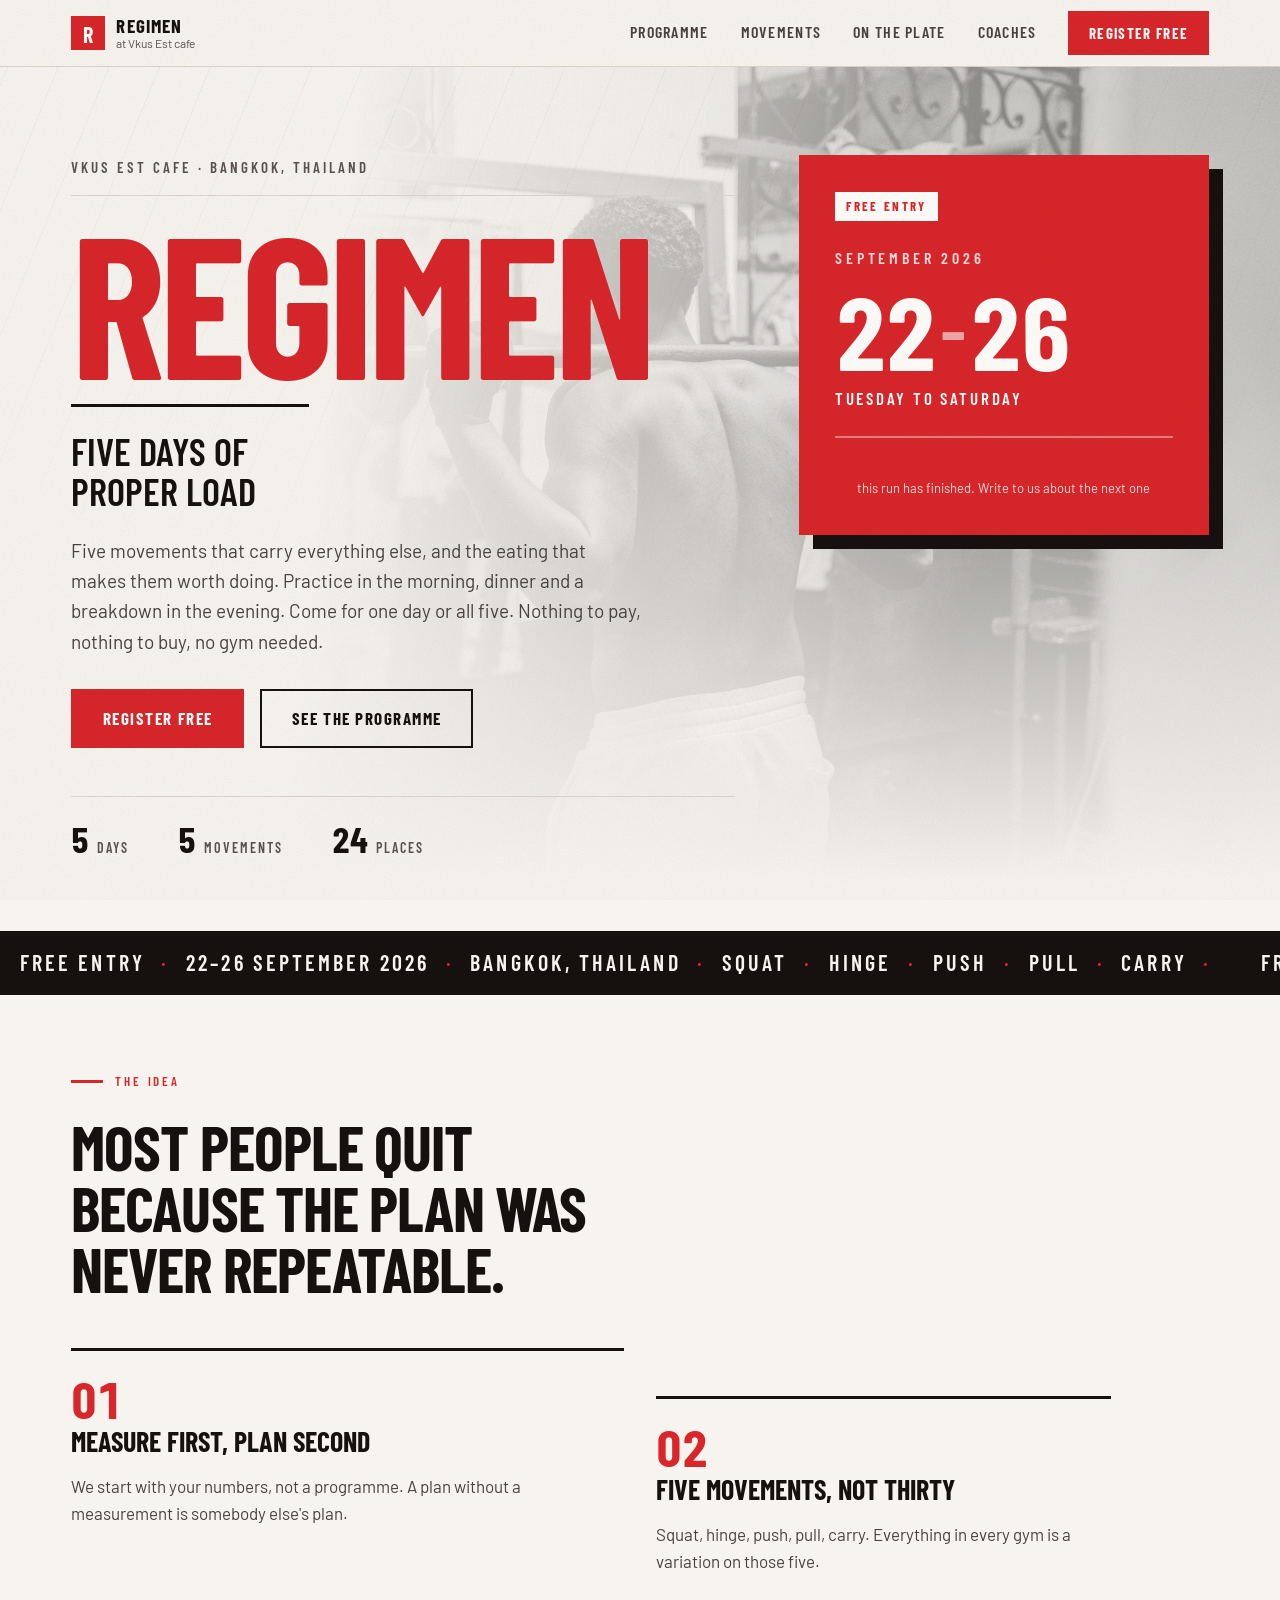
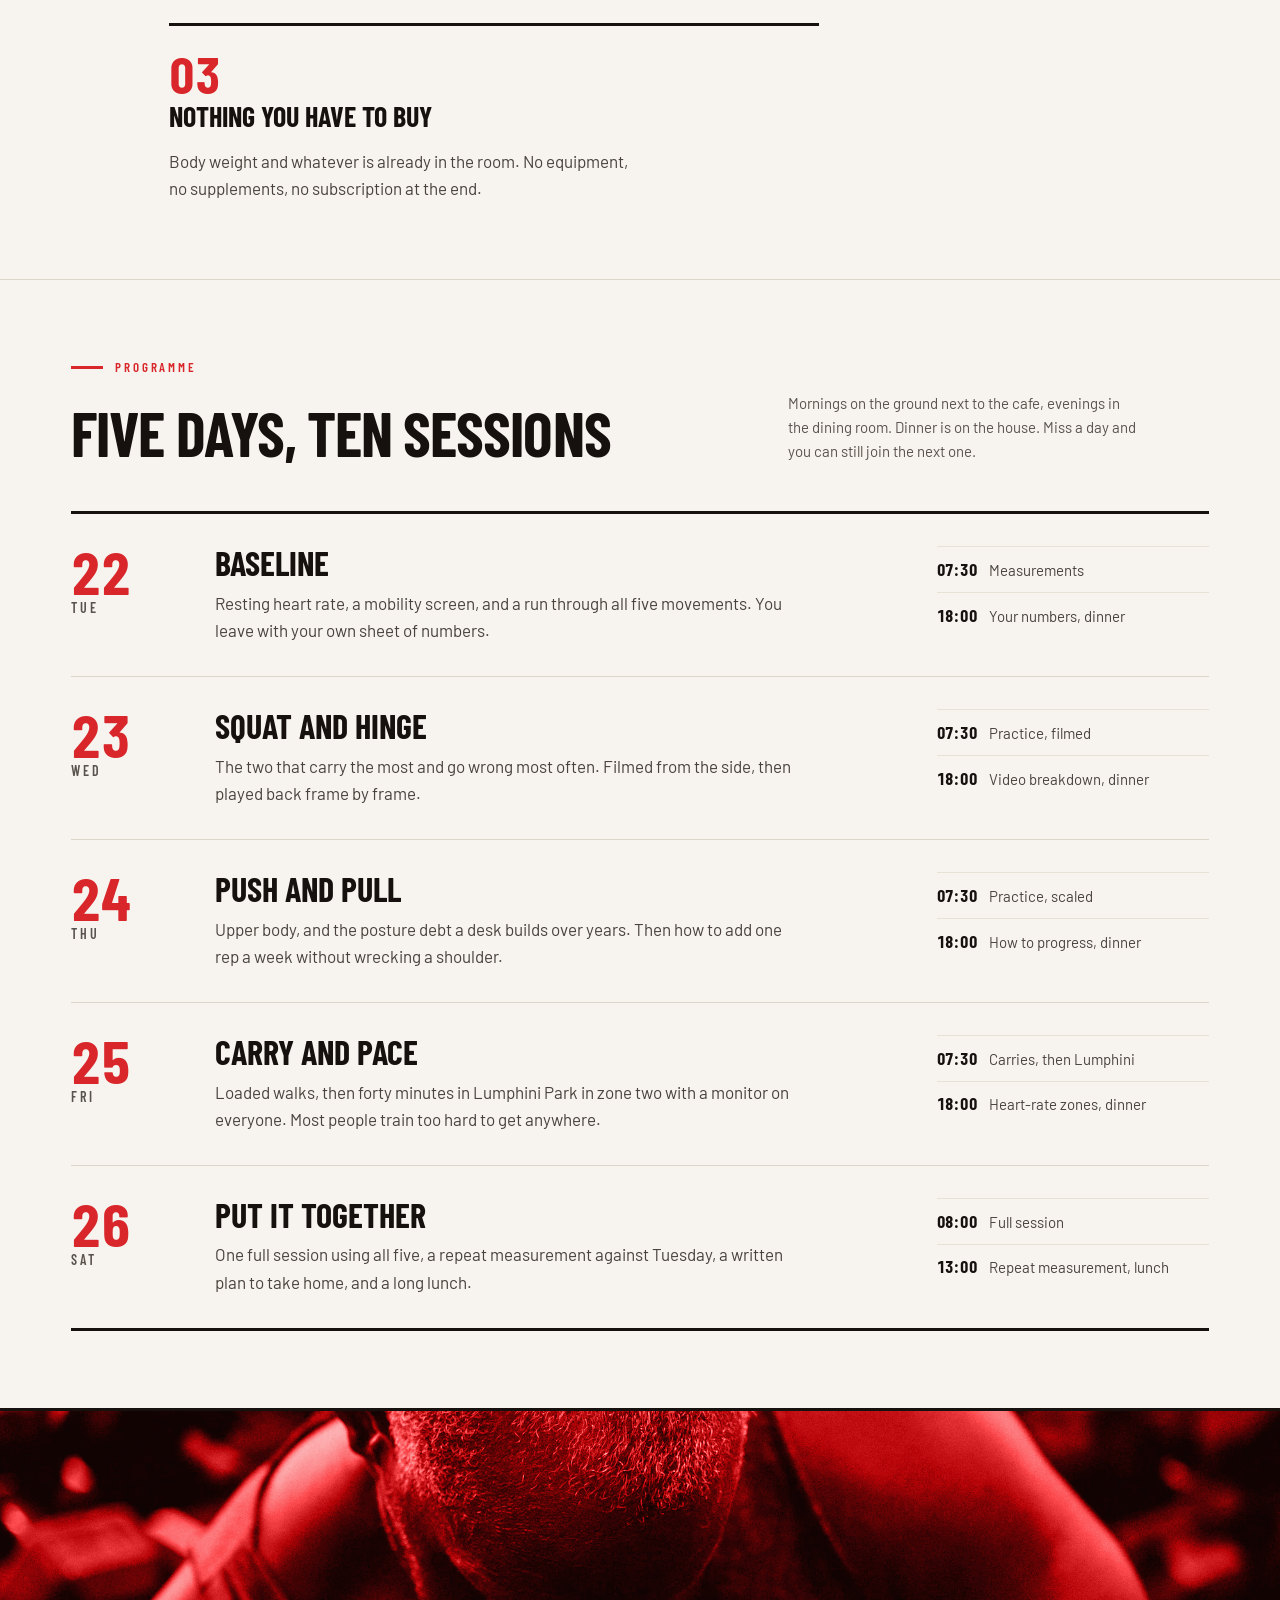
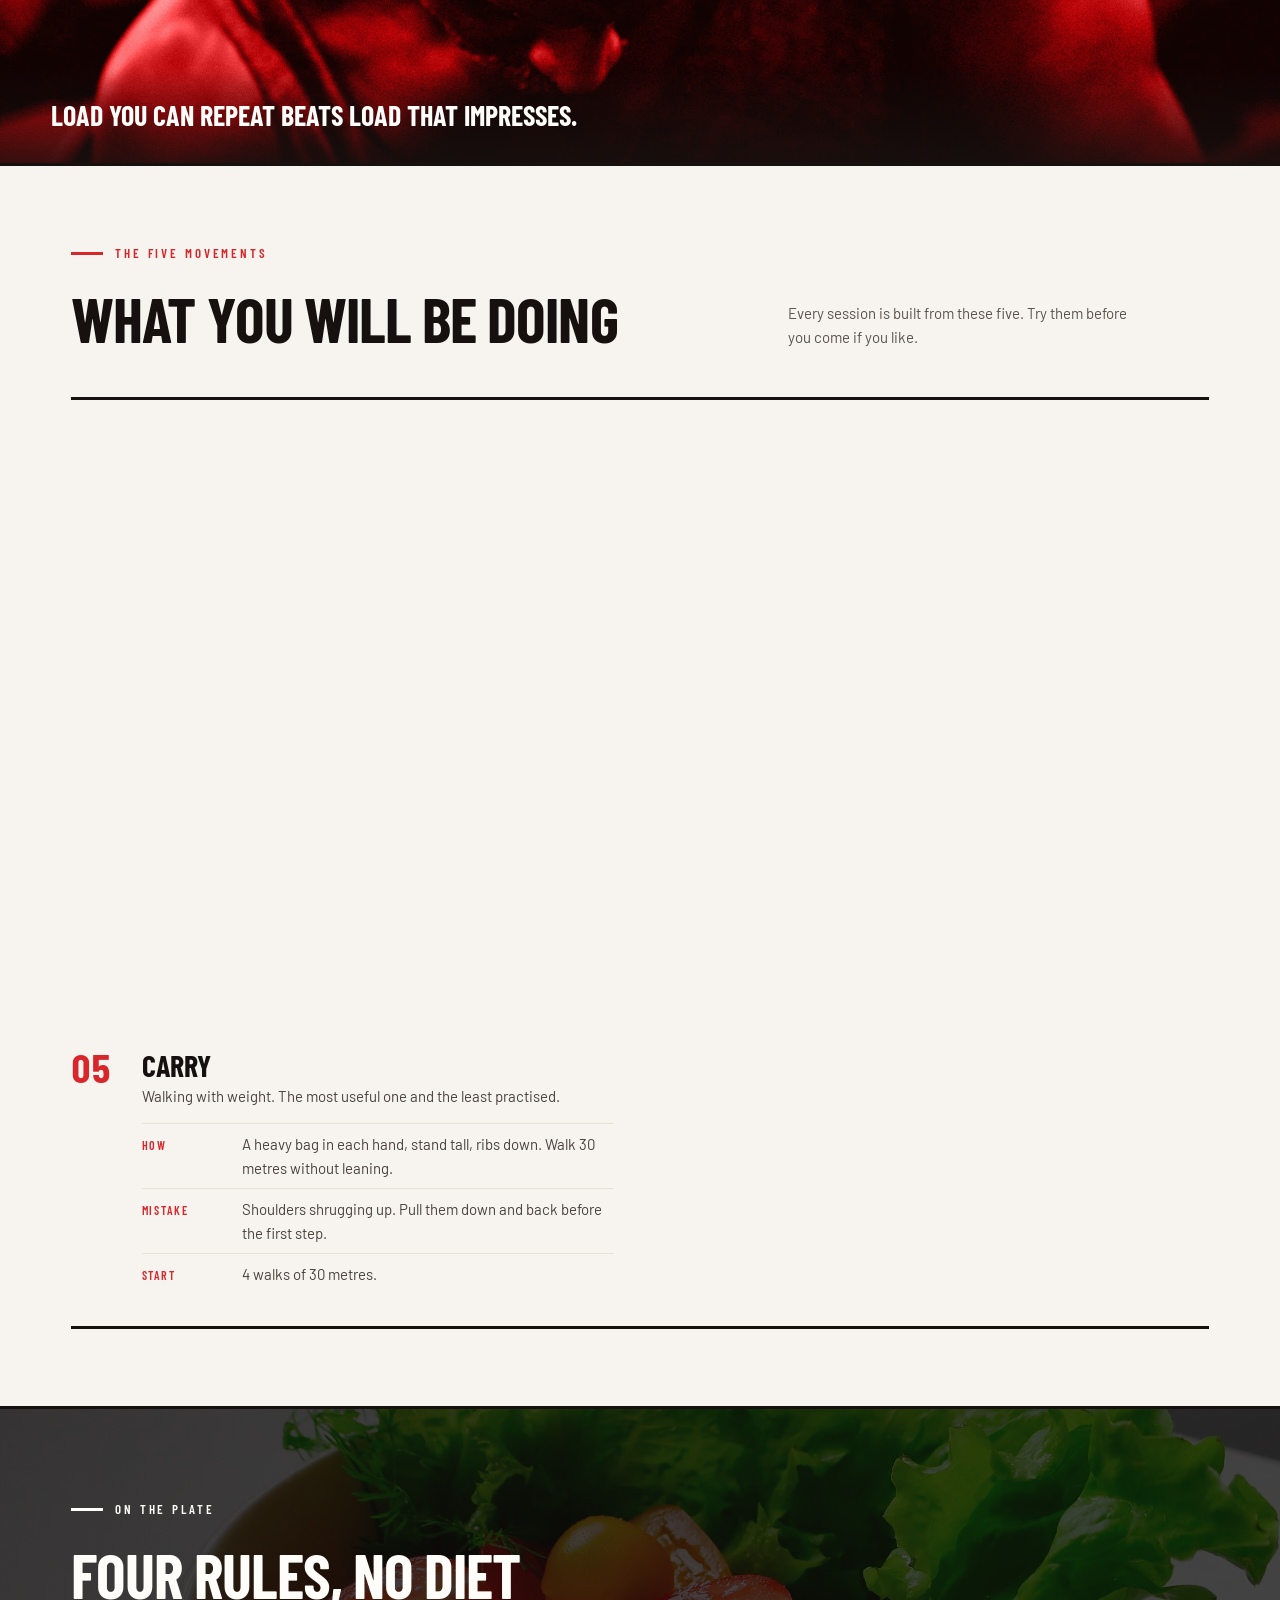
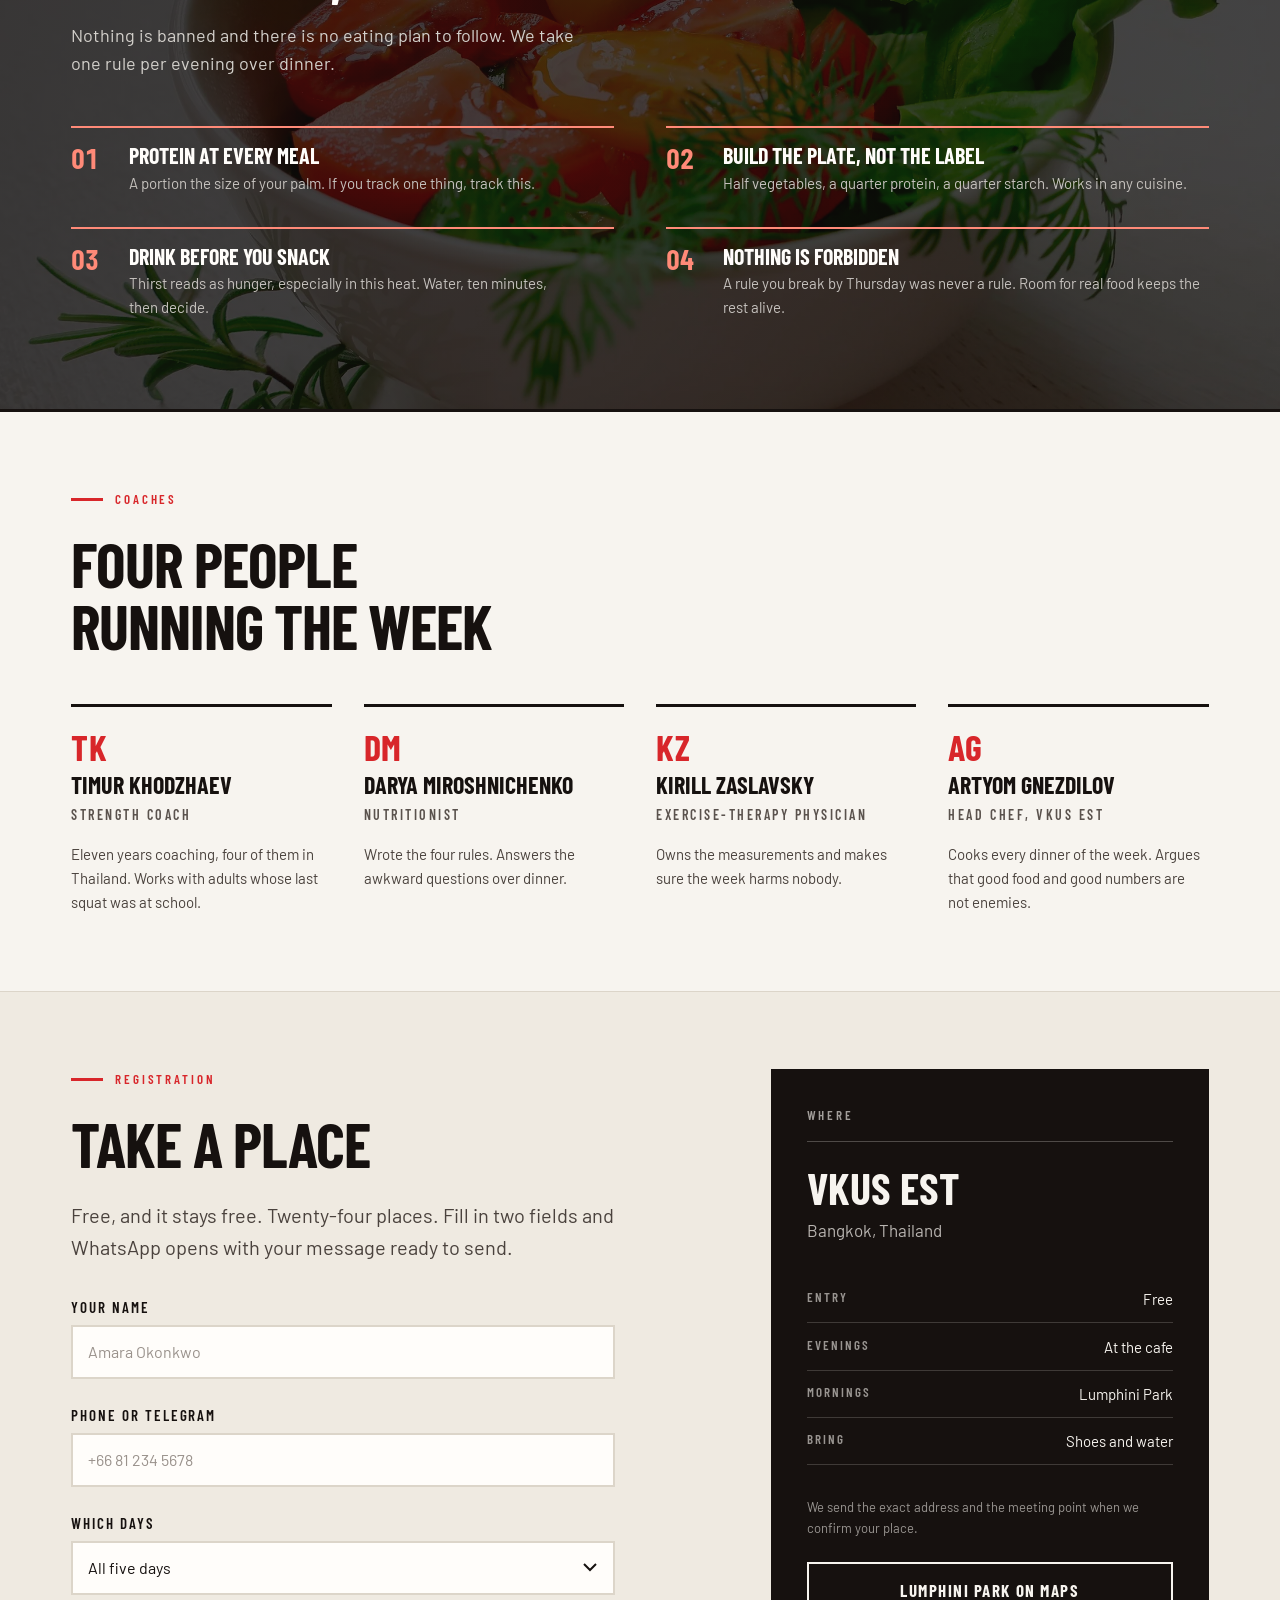
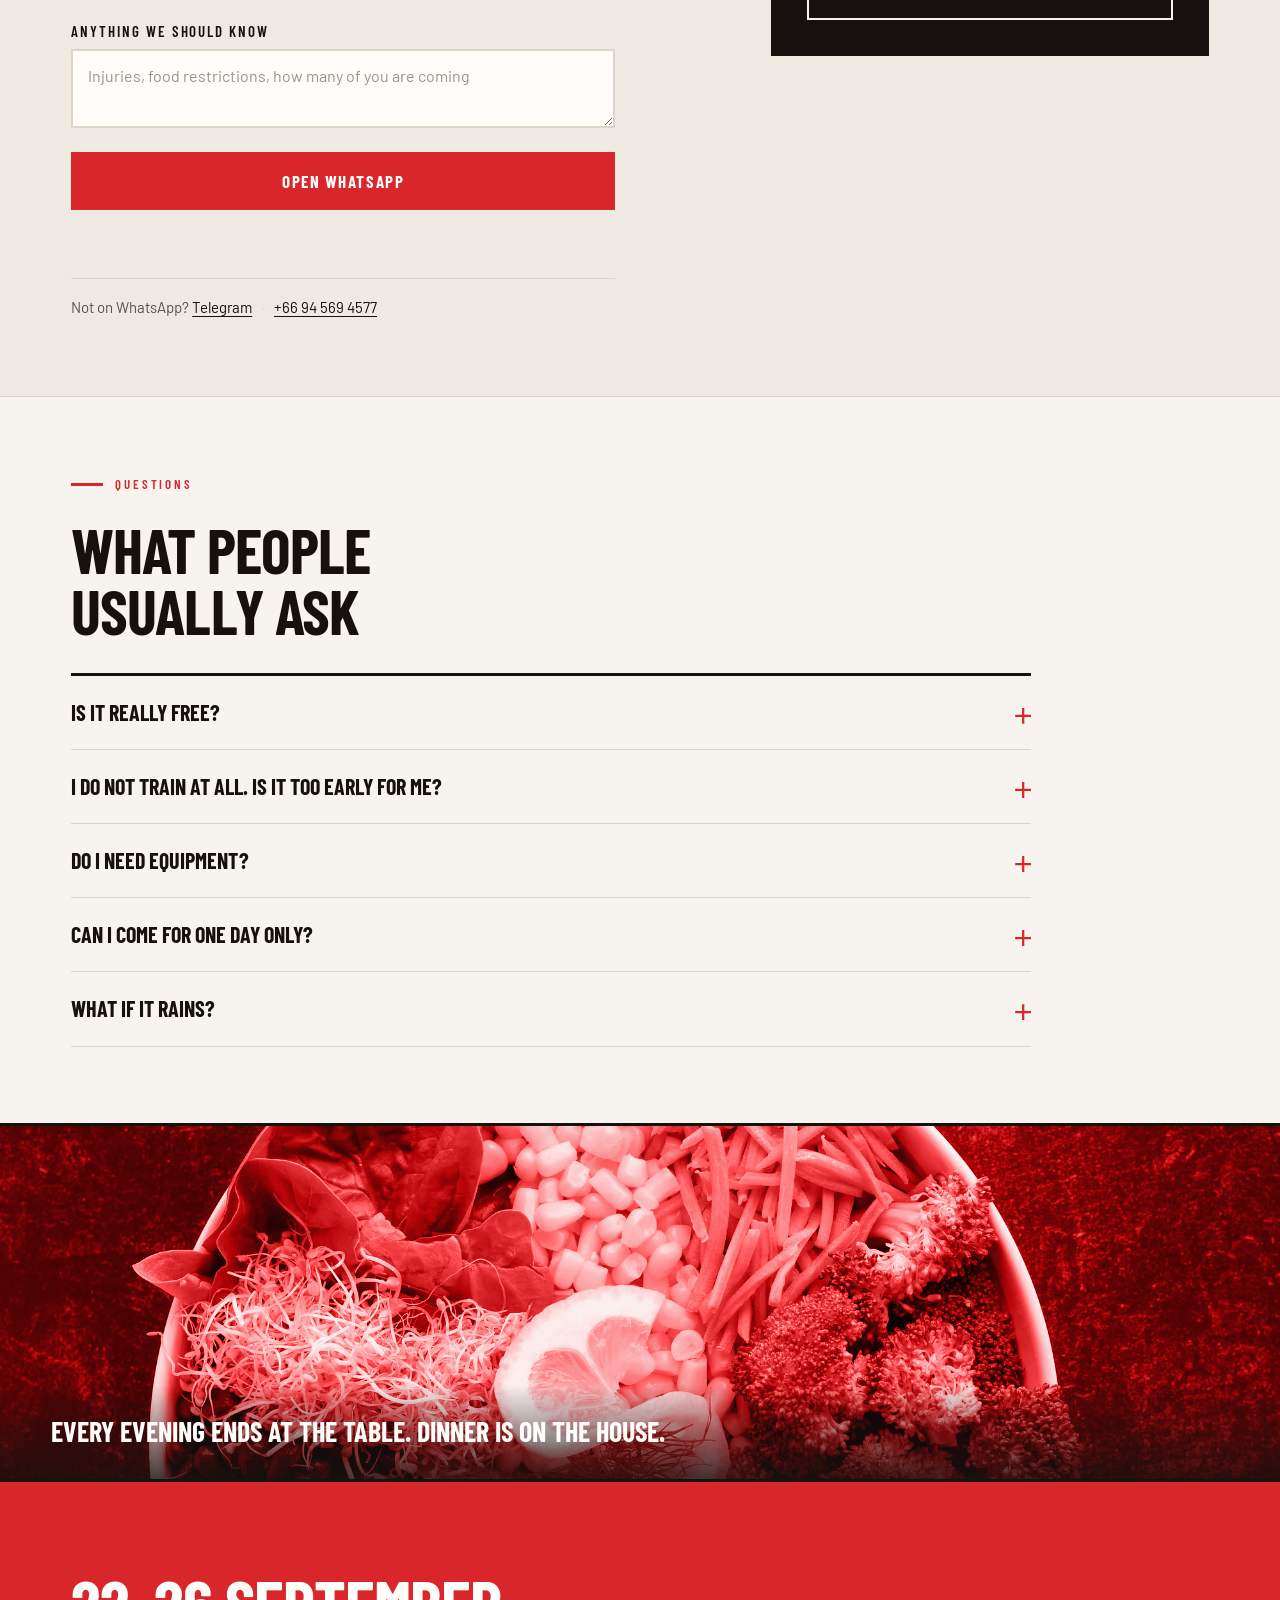
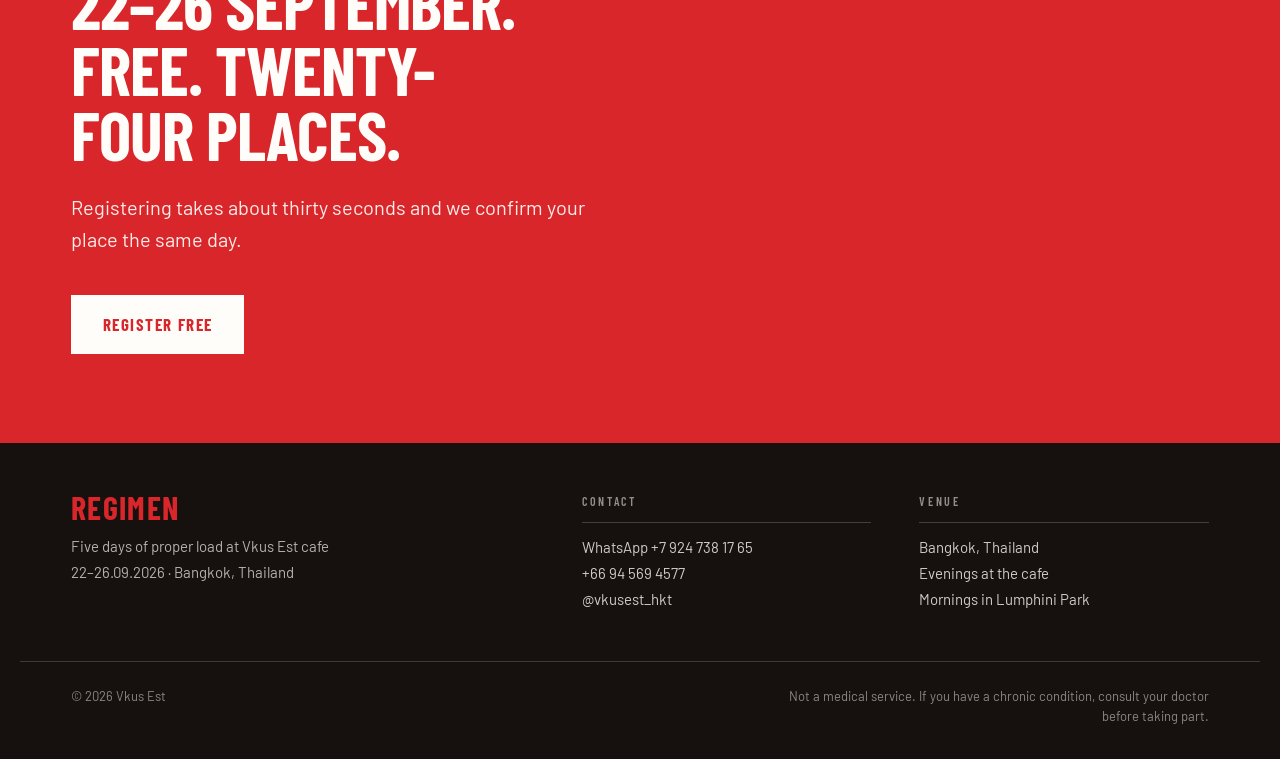
==== commit 1646e3dd: "Remove the invented legal-entity block from the footer The organiser column carried a made-up compan" ====
--- a/index.html
+++ b/index.html
@@ -17,13 +17,13 @@
 <meta property="og:title" content="REGIMEN · Five Days of Proper Load">
 <meta property="og:description" content="Free. 22–26 September 2026. Five movements, five mornings, five dinners at Vkus Est cafe, Bangkok.">
 <meta property="og:locale" content="en_US">
-<meta property="og:url" content="https://a1exxx.github.io/regimen-vkusest/">
-<meta property="og:image" content="https://a1exxx.github.io/regimen-vkusest/assets/og.png">
+<meta property="og:url" content="https://www.regimen.cc/">
+<meta property="og:image" content="https://www.regimen.cc/assets/og.png">
 <meta property="og:image:width" content="1200">
 <meta property="og:image:height" content="630">
 <meta name="twitter:card" content="summary_large_image">
 
-<link rel="canonical" href="https://a1exxx.github.io/regimen-vkusest/">
+<link rel="canonical" href="https://www.regimen.cc/">
 <link rel="icon" href="assets/favicon.svg" type="image/svg+xml">
 <link rel="apple-touch-icon" href="assets/favicon.svg">
 <link rel="preconnect" href="https://fonts.googleapis.com">
@@ -421,8 +421,9 @@
       <aside class="book__where reveal">
         <h3 class="where__ttl">Where</h3>
         <p class="where__place">Vkus Est</p>
-        <!-- OWNER: street address still to be confirmed. Only the city is set. -->
-        <p class="where__addr">Sukhumvit, Watthana, Bangkok 10110, Thailand</p>
+        <!-- OWNER: only the city is stated because the venue address is not
+             confirmed yet. Put the real street address here when you have it. -->
+        <p class="where__addr">Bangkok, Thailand</p>
         <dl class="where__meta">
           <div><dt>Entry</dt><dd>Free</dd></div>
           <div><dt>Evenings</dt><dd>At the cafe</dd></div>
@@ -508,16 +509,6 @@
       <p>Mornings in Lumphini Park</p>
     </div>
 
-    <!-- OWNER: the four lines below are invented stand-ins that look plausible,
-         NOT the real company record. Swap them for the genuine registration
-         before this page is used for anything contractual. See README. -->
-    <div class="foot__col">
-      <p class="foot__h">Organiser</p>
-      <p class="foot__ph">VKUS EST CO., LTD.</p>
-      <p class="foot__ph">Company Reg. No. 0105566001472</p>
-      <p class="foot__ph">Tax ID 0105566001472</p>
-      <p class="foot__ph">Sukhumvit Road, Khlong Toei Nuea, Watthana, Bangkok 10110</p>
-    </div>
   </div>
 
   <div class="shell foot__bot">
@@ -551,9 +542,8 @@
     "name": "Vkus Est",
     "address": {
       "@type": "PostalAddress",
-      "addressLocality": "Watthana",
+      "addressLocality": "Bangkok",
       "addressRegion": "Bangkok",
-      "postalCode": "10110",
       "addressCountry": "TH"
     }
   },
@@ -562,7 +552,7 @@
     "price": "0",
     "priceCurrency": "THB",
     "availability": "https://schema.org/InStock",
-    "url": "https://a1exxx.github.io/regimen-vkusest/#register"
+    "url": "https://www.regimen.cc/#register"
   },
   "maximumAttendeeCapacity": 24,
   "inLanguage": "en"
--- a/assets/styles.css
+++ b/assets/styles.css
@@ -658,7 +658,7 @@
 .foot{ background:var(--ink); color:var(--paper); padding-block:var(--s5) var(--s4); }
 .foot__grid{ display:grid; gap:var(--s4); }
 @media (min-width:720px){ .foot__grid{ grid-template-columns:repeat(2,1fr); gap:var(--s5); } }
-@media (min-width:1040px){ .foot__grid{ grid-template-columns:1.4fr 1fr 1fr 1.2fr; } }
+@media (min-width:1040px){ .foot__grid{ grid-template-columns:1.6fr 1fr 1fr; } }
 .foot__col{ font-size:.9375rem; line-height:1.75; color:color-mix(in srgb, var(--paper) 82%, var(--ink)); }
 .foot__brand{
   font-family:var(--f-disp); font-weight:700; font-size:2rem;
@@ -675,7 +675,6 @@
 .foot__line{ color:color-mix(in srgb, var(--paper) 70%, var(--ink)); }
 .foot__col a{ text-decoration:none; border-bottom:1px solid transparent; transition:border-color var(--dur) var(--ease); }
 .foot__col a:hover{ border-bottom-color:var(--red); }
-.foot__ph{ color:color-mix(in srgb, var(--paper) 45%, var(--ink)); font-size:.8125rem; line-height:1.6; }
 .foot__bot{
   display:grid; gap:.6rem; margin-top:var(--s5); padding-top:var(--s3);
   border-top:1px solid color-mix(in srgb, var(--paper) 18%, transparent);
